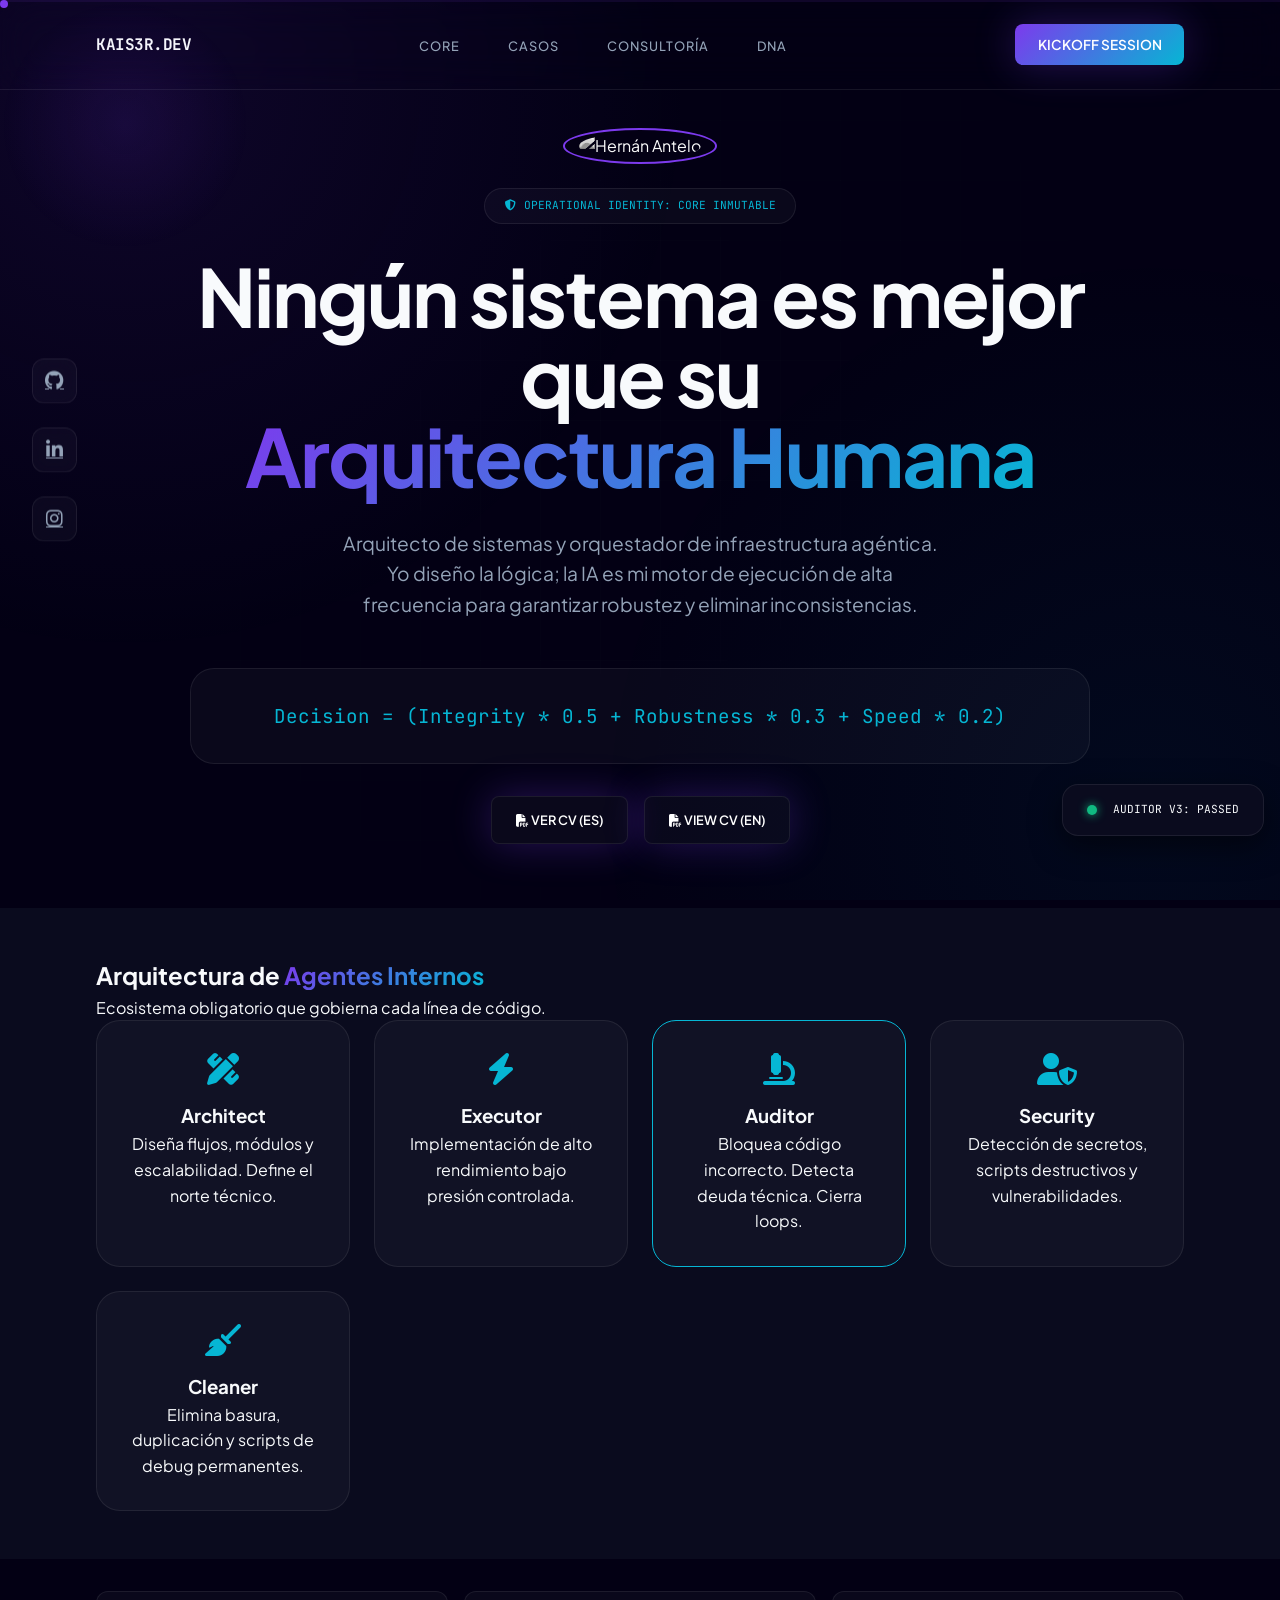
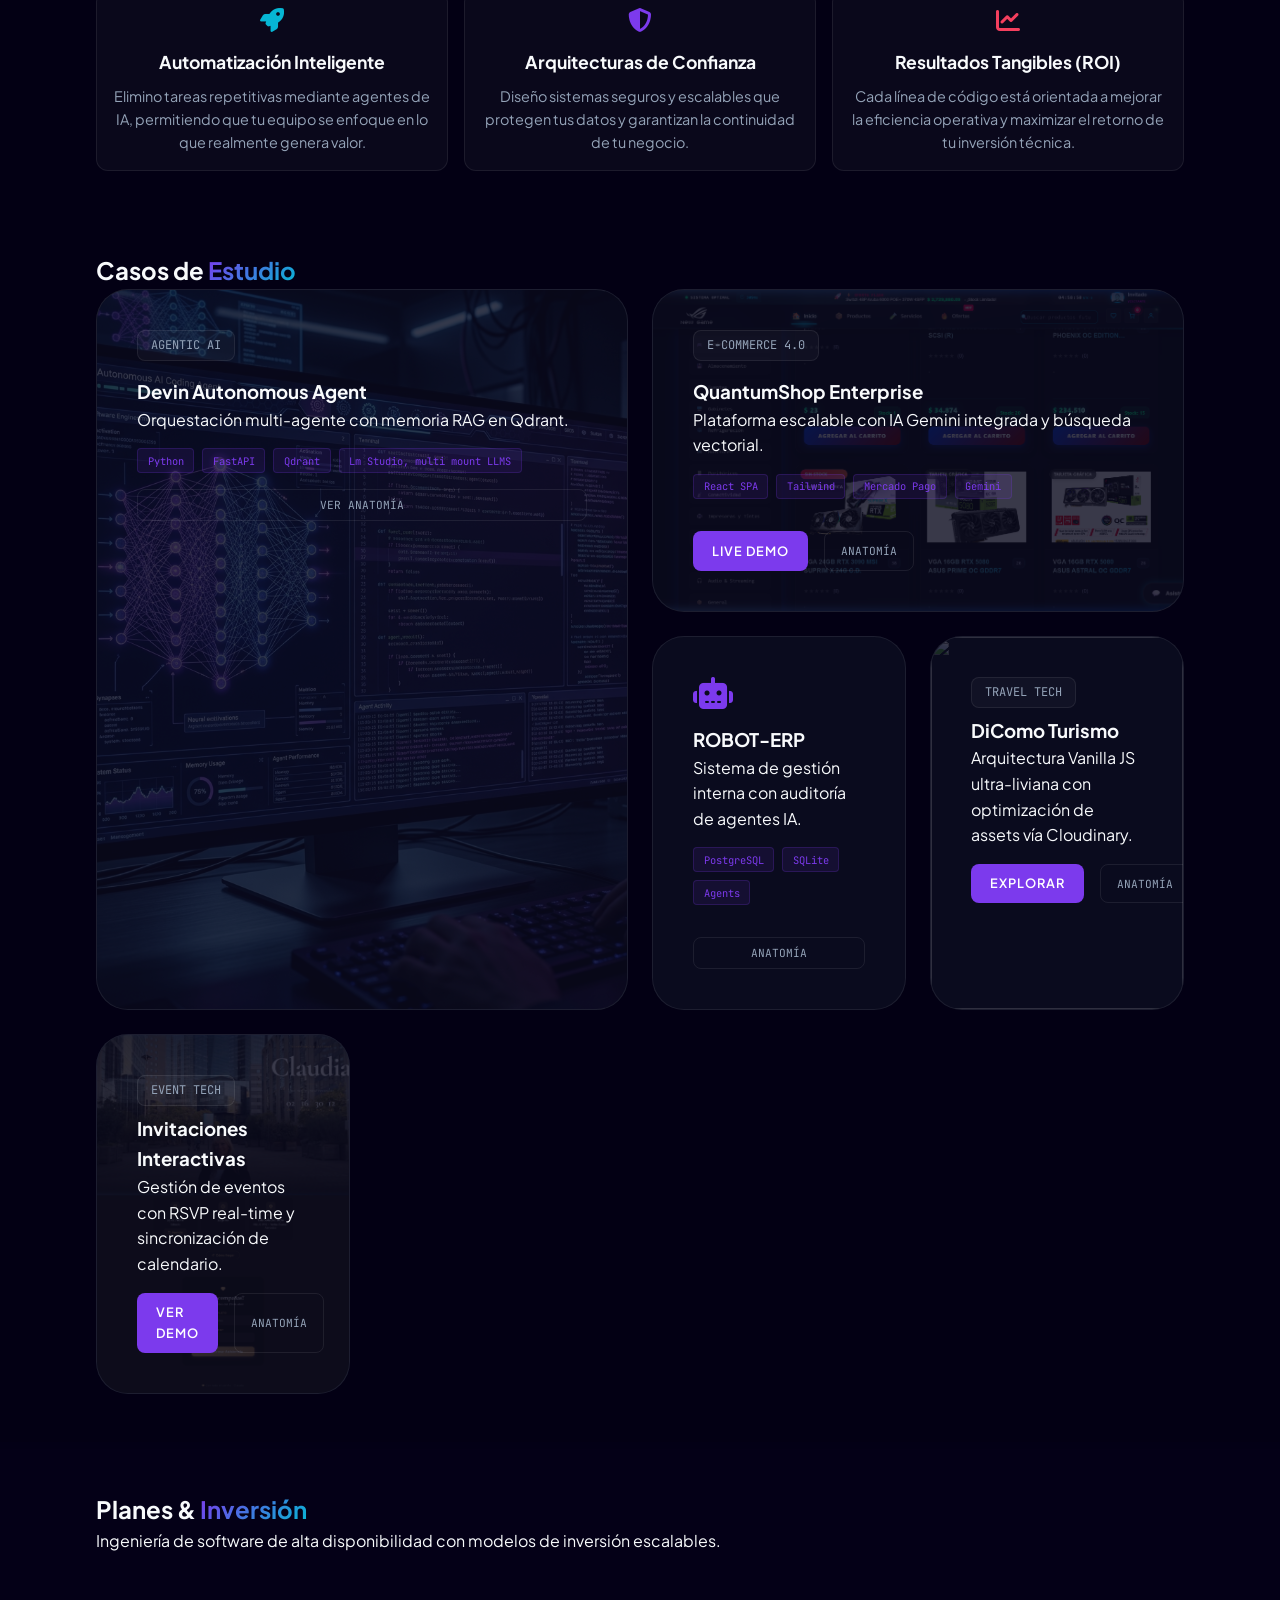
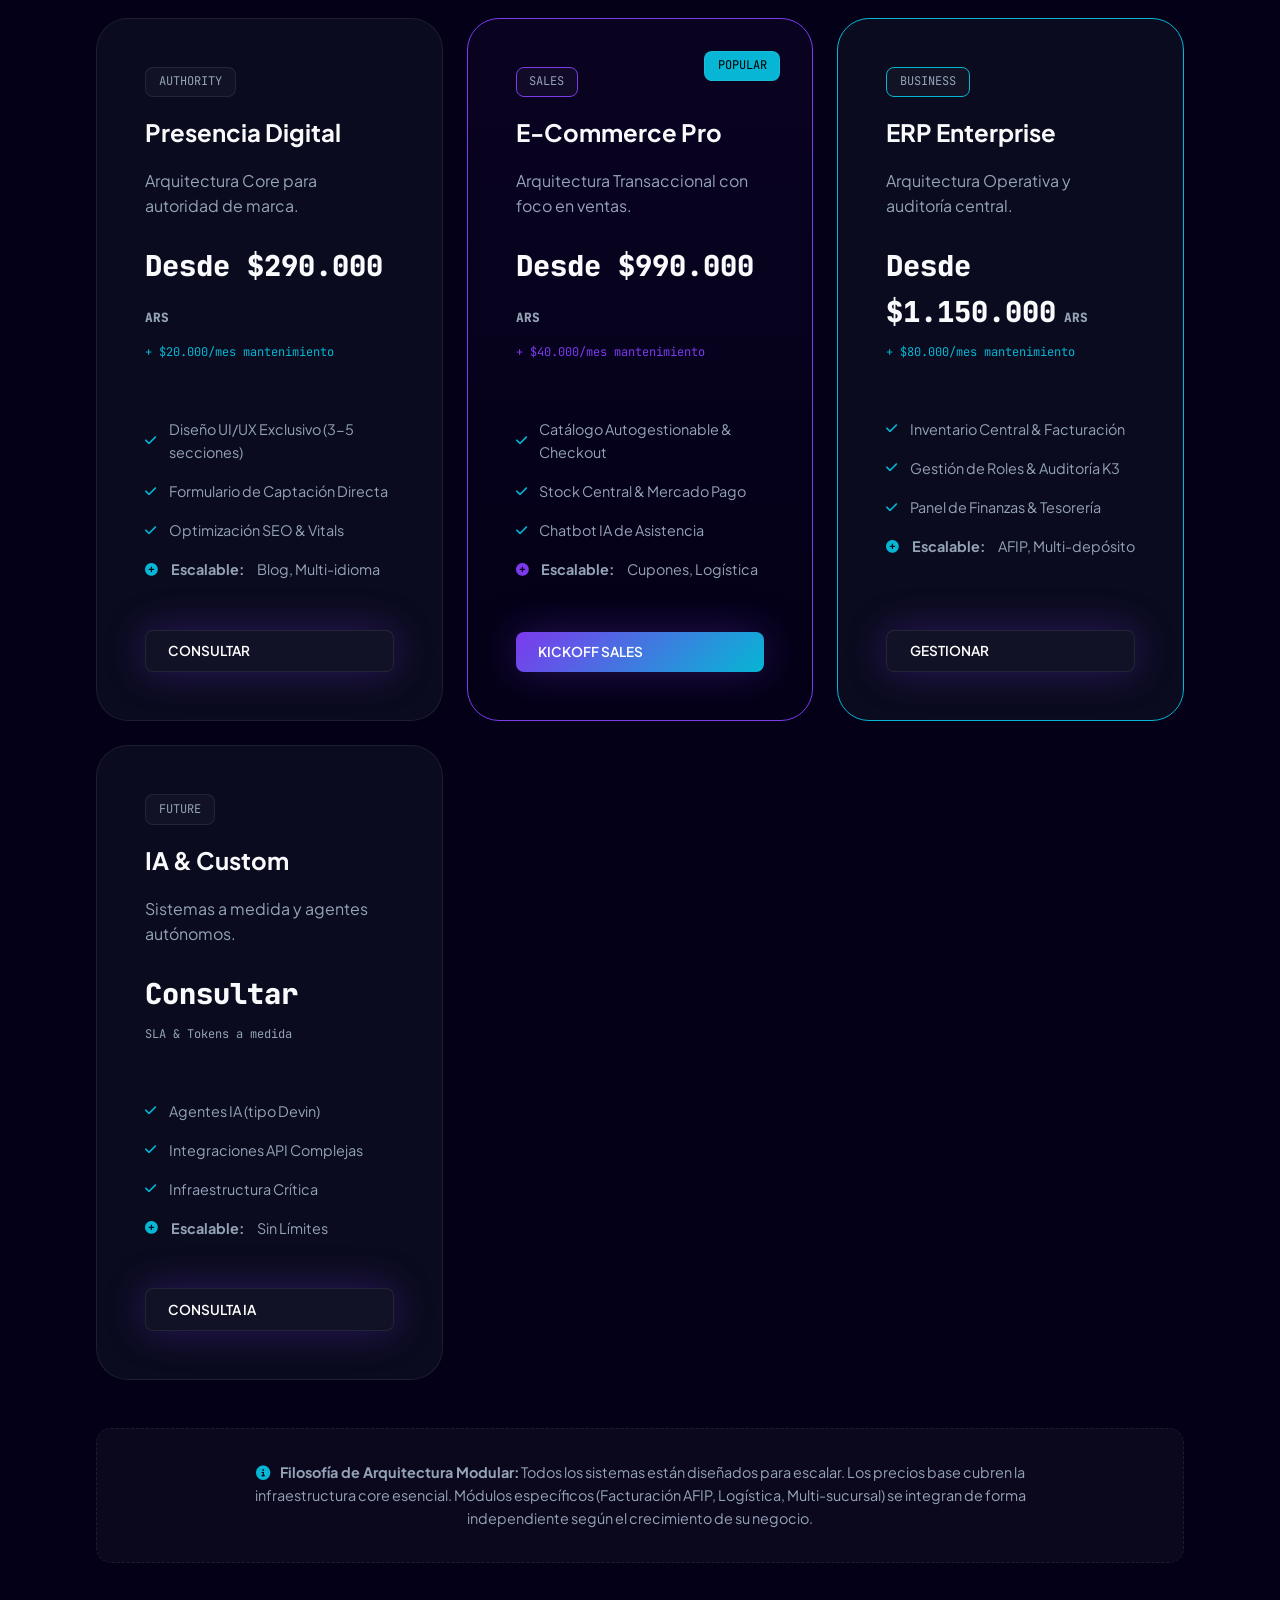
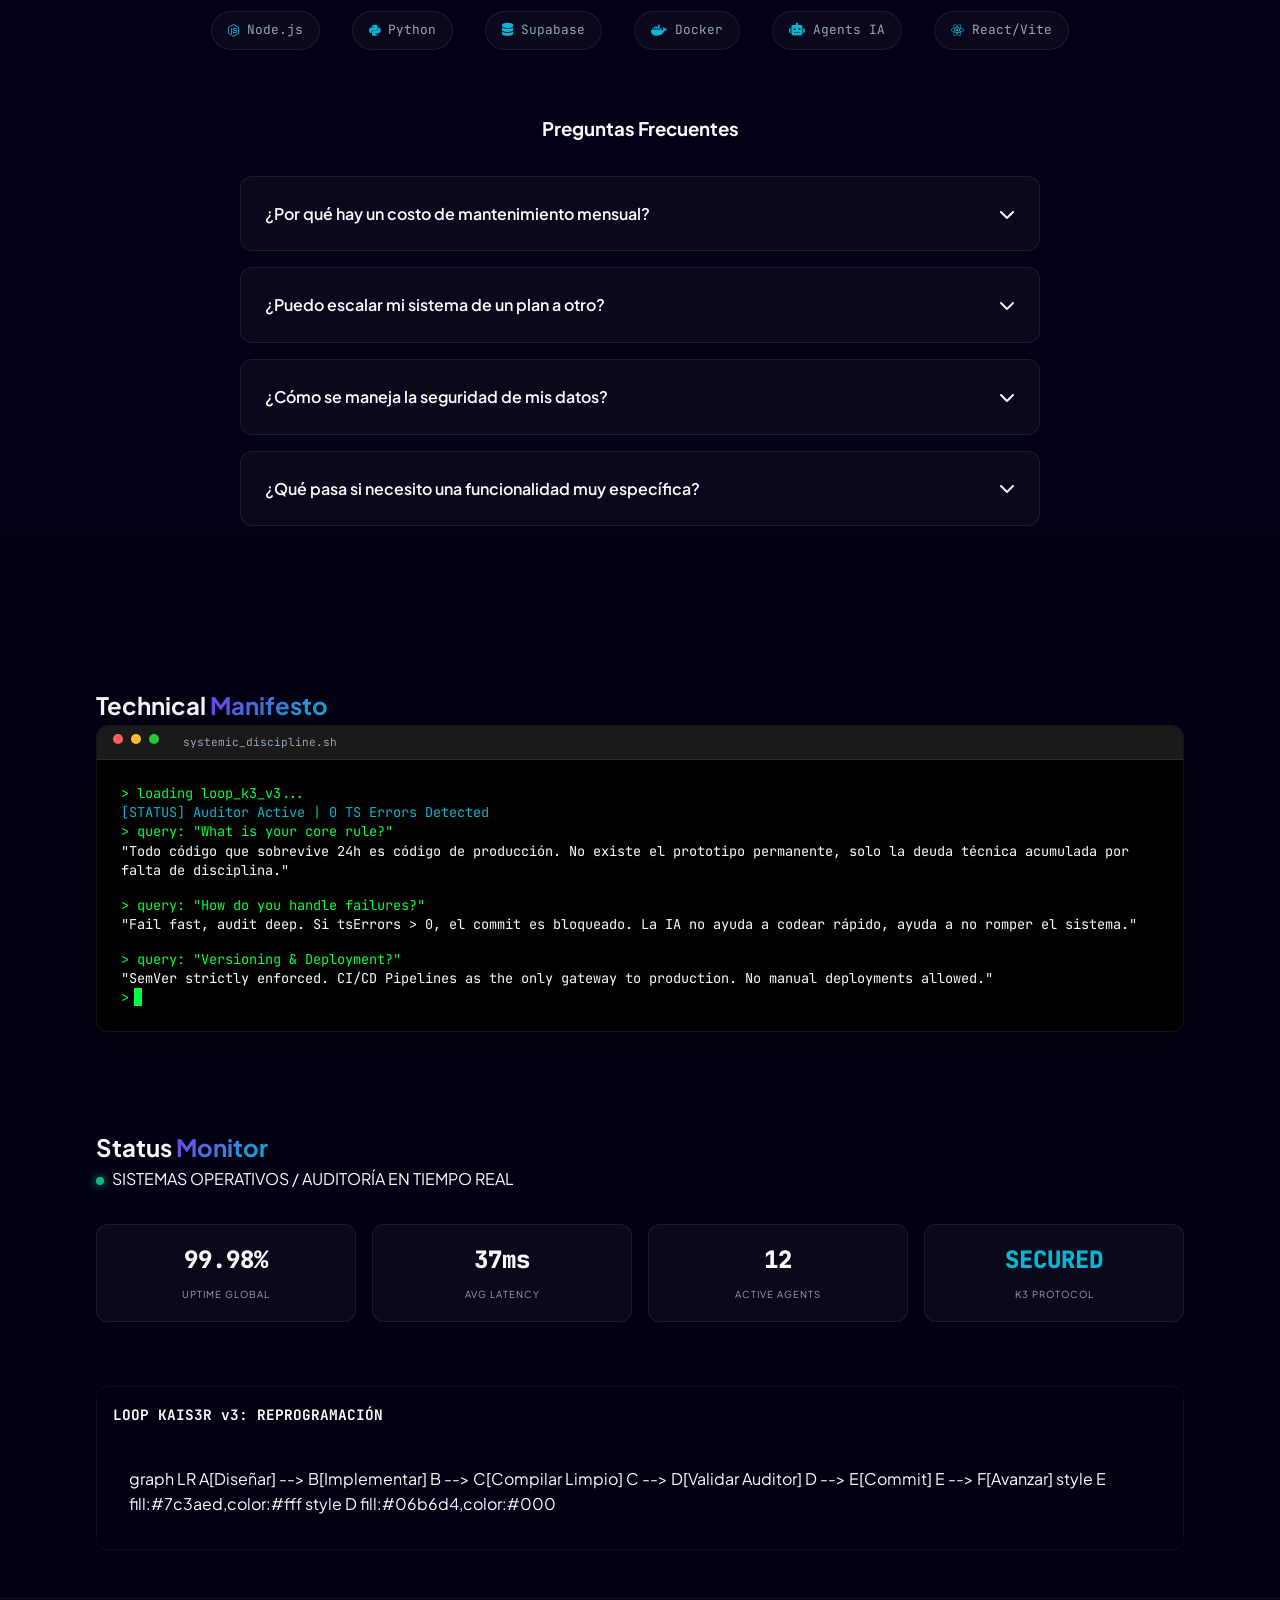
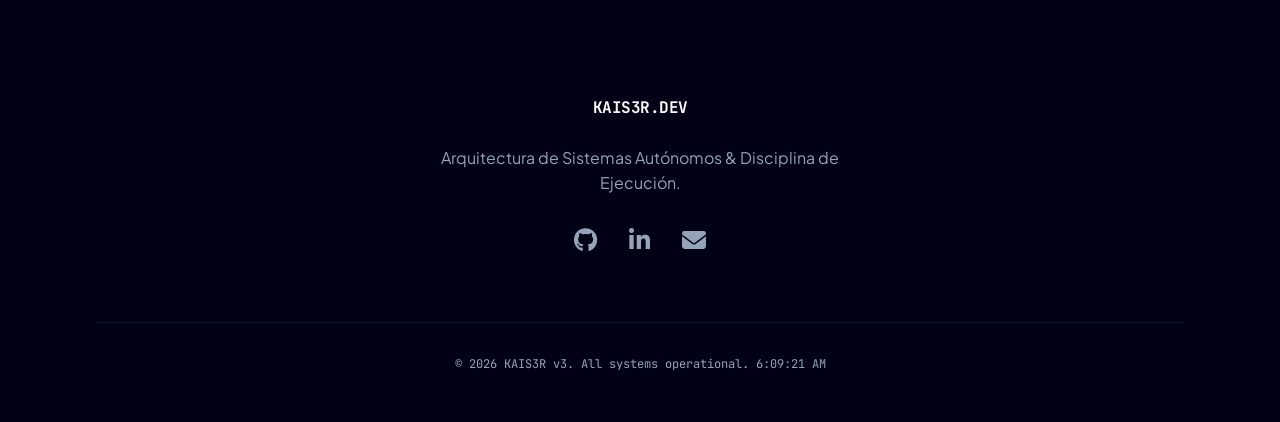
==== index.html @ 1f10d2ec "feat: add tech stack bar and FAQ section with branding assets" ====
<!DOCTYPE html>
<html lang="es">
<head>
    <meta charset="UTF-8">
    <meta name="viewport" content="width=device-width, initial-scale=1.0">
    <title>Kais3r | Arquitecto de Sistemas & Orquestador de IA</title>
    <link rel="stylesheet" href="style.css">
    <link rel="stylesheet" href="https://cdnjs.cloudflare.com/ajax/libs/font-awesome/6.5.1/css/all.min.css">
    <link href="https://unpkg.com/aos@2.3.1/dist/aos.css" rel="stylesheet">
    <script src="https://cdn.jsdelivr.net/npm/mermaid/dist/mermaid.min.js"></script>
    <script>mermaid.initialize({ 
        startOnLoad: true, 
        theme: 'dark',
        themeVariables: {
            darkMode: true,
            background: 'transparent',
            primaryColor: '#00f2fe',
            lineColor: '#71717a'
        }
    });</script>
</head>
<body>
    <div id="cursor"></div>
    <div id="cursor-blur"></div>
    <div class="bg-glow"></div>
    <div class="grid-overlay"></div>
    <div class="scanline"></div>

    <!-- Social Sidebar -->
    <div class="social-sidebar">
        <a href="https://github.com/Kais3r-0902" target="_blank" title="GitHub"><i class="fab fa-github"></i></a>
        <a href="https://linkedin.com/in/hernan-antelo-bravo" target="_blank" title="LinkedIn"><i class="fab fa-linkedin-in"></i></a>
        <a href="https://instagram.com/kais3r_dev" target="_blank" title="Instagram"><i class="fab fa-instagram"></i></a>
    </div>

    <!-- Audit Widget -->
    <div class="audit-floating" onclick="openModal('modal-audit')">
        <div class="status-indicator"></div>
        <span style="font-family: var(--font-mono); font-size: 0.7rem; color: var(--text-main);">AUDITOR V3: PASSED</span>
    </div>

    <nav>
        <div class="logo">KAIS3R<span>.DEV</span></div>
        <ul class="nav-links">
            <li><a href="#core">Core</a></li>
            <li><a href="#proyectos">Casos</a></li>
            <li><a href="#pricing">Consultoría</a></li>
            <li><a href="#dna">DNA</a></li>
        </ul>
        <a href="https://wa.me/543815695579?text=%C2%A1Hola%20Hern%C3%A1n!%20Vi%20tu%20portfolio%20como%20Arquitecto%20de%20Sistemas%20y%20me%20gustar%C3%ADa%20coordinar%20una%20Kickoff%20Session%20para%20un%20proyecto.%20Mi%20nombre%20es%20%5BNombre%5D%20y%20estoy%20interesado%20en%20%5BServicio%5D." target="_blank" class="cta-btn">KICKOFF SESSION</a>
    </nav>

    <main>
        <section class="hero">
            <div class="hero-content" data-aos="fade-up">
                <div class="profile-badge">
                    <img src="assets/foto-perfil.png" alt="Hernán Antelo">
                </div>
                <div class="hero-badge"><i class="fas fa-shield-halved"></i> OPERATIONAL IDENTITY: CORE INMUTABLE</div>
                <h1>Ningún sistema es mejor que su <br><span class="grad-text">Arquitectura Humana</span></h1>
                <p>Arquitecto de sistemas y orquestador de infraestructura agéntica. Yo diseño la lógica; la IA es mi motor de ejecución de alta frecuencia para garantizar robustez y eliminar inconsistencias.</p>
                
                <div class="formula-box" data-aos="zoom-in" data-aos-delay="200">
                    <span class="formula-text">Decision = (Integrity * 0.5 + Robustness * 0.3 + Speed * 0.2)</span>
                </div>

                <div class="hero-actions" data-aos="fade-up" data-aos-delay="300" style="margin-top: 2rem; display: flex; gap: 1rem; justify-content: center;">
                    <a href="CV_ES.html" target="_blank" class="cta-btn" style="background: var(--glass); border: 1px solid var(--border); font-size: 0.8rem; padding: 0.8rem 1.5rem;"><i class="fas fa-file-pdf"></i> VER CV (ES)</a>
                    <a href="CV_EN.html" target="_blank" class="cta-btn" style="background: var(--glass); border: 1px solid var(--border); font-size: 0.8rem; padding: 0.8rem 1.5rem;"><i class="fas fa-file-pdf"></i> VIEW CV (EN)</a>
                </div>
            </div>
        </section>

        <!-- The Core: Agent System -->
        <section id="core" style="background: var(--surface)">
            <div class="section-header" data-aos="fade-up">
                <h2>Arquitectura de <span class="grad-text">Agentes Internos</span></h2>
                <p>Ecosistema obligatorio que gobierna cada línea de código.</p>
            </div>
            <div class="agent-grid">
                <div class="agent-card" data-aos="fade-up">
                    <i class="fas fa-pencil-ruler"></i>
                    <h3>Architect</h3>
                    <p>Diseña flujos, módulos y escalabilidad. Define el norte técnico.</p>
                </div>
                <div class="agent-card" data-aos="fade-up" data-aos-delay="100">
                    <i class="fas fa-bolt"></i>
                    <h3>Executor</h3>
                    <p>Implementación de alto rendimiento bajo presión controlada.</p>
                </div>
                <div class="agent-card" data-aos="fade-up" data-aos-delay="200" style="border-color: var(--secondary)">
                    <i class="fas fa-microscope"></i>
                    <h3>Auditor</h3>
                    <p>Bloquea código incorrecto. Detecta deuda técnica. Cierra loops.</p>
                </div>
                <div class="agent-card" data-aos="fade-up" data-aos-delay="300">
                    <i class="fas fa-user-shield"></i>
                    <h3>Security</h3>
                    <p>Detección de secretos, scripts destructivos y vulnerabilidades.</p>
                </div>
                <div class="agent-card" data-aos="fade-up" data-aos-delay="400">
                    <i class="fas fa-broom"></i>
                    <h3>Cleaner</h3>
                    <p>Elimina basura, duplicación y scripts de debug permanentes.</p>
                </div>
            </div>
        </section>

        <!-- Executive Value Proposition -->
        <section id="value-prop" style="padding-top: 0; padding-bottom: 2rem;">
            <div class="monitor-grid" style="grid-template-columns: repeat(auto-fit, minmax(300px, 1fr));">
                <div class="monitor-card" data-aos="fade-up">
                    <i class="fas fa-rocket" style="font-size: 1.5rem; color: var(--secondary); margin-bottom: 1rem;"></i>
                    <h3 style="font-size: 1.1rem; margin-bottom: 0.5rem;">Automatización Inteligente</h3>
                    <p style="font-size: 0.9rem; color: var(--text-dim);">Elimino tareas repetitivas mediante agentes de IA, permitiendo que tu equipo se enfoque en lo que realmente genera valor.</p>
                </div>
                <div class="monitor-card" data-aos="fade-up" data-aos-delay="100">
                    <i class="fas fa-shield-halved" style="font-size: 1.5rem; color: var(--primary); margin-bottom: 1rem;"></i>
                    <h3 style="font-size: 1.1rem; margin-bottom: 0.5rem;">Arquitecturas de Confianza</h3>
                    <p style="font-size: 0.9rem; color: var(--text-dim);">Diseño sistemas seguros y escalables que protegen tus datos y garantizan la continuidad de tu negocio.</p>
                </div>
                <div class="monitor-card" data-aos="fade-up" data-aos-delay="200">
                    <i class="fas fa-chart-line" style="font-size: 1.5rem; color: var(--accent); margin-bottom: 1rem;"></i>
                    <h3 style="font-size: 1.1rem; margin-bottom: 0.5rem;">Resultados Tangibles (ROI)</h3>
                    <p style="font-size: 0.9rem; color: var(--text-dim);">Cada línea de código está orientada a mejorar la eficiencia operativa y maximizar el retorno de tu inversión técnica.</p>
                </div>
            </div>
        </section>

        <!-- Projects -->
        <section id="proyectos">
            <div class="section-header" data-aos="fade-right">
                <h2>Casos de <span class="grad-text">Estudio</span></h2>
            </div>
            <div class="bento-grid">
                <!-- Devin Agent -->
                <div class="bento-item large" data-aos="fade-up" onclick="openModal('modal-devin')">
                    <img src="assets/devin.png" class="bento-img">
                    <div class="bento-content">
                        <div class="tag" style="width: fit-content; margin-bottom: 1rem;">AGENTIC AI</div>
                        <h3>Devin Autonomous Agent</h3>
                        <p>Orquestación multi-agente con memoria RAG en Qdrant.</p>
                        <div class="anatomy-pills">
                            <span>Python</span><span>FastAPI</span><span>Qdrant</span><span>Lm Studio, multi mount LLMS</span>
                        </div>
                        <button class="btn-anatomy">VER ANATOMÍA</button>
                    </div>
                </div>

                <!-- QuantumShop Ecommerce -->
                <div class="bento-item wide" data-aos="fade-up" data-aos-delay="100" onclick="openModal('modal-quantum')">
                    <img src="assets/ecommerce_real.png" class="bento-img">
                    <div class="bento-content">
                        <div class="tag" style="width: fit-content; margin-bottom: 1rem;">E-COMMERCE 4.0</div>
                        <h3>QuantumShop Enterprise</h3>
                        <p>Plataforma escalable con IA Gemini integrada y búsqueda vectorial.</p>
                        <div class="anatomy-pills">
                            <span>React SPA</span><span>Tailwind</span><span>Mercado Pago</span><span>Gemini</span>
                        </div>
                        <div style="display: flex; gap: 1rem; margin-top: 1rem;">
                            <a href="https://ecommerce-web-4-0-frontend.vercel.app/" target="_blank" class="btn-demo" onclick="event.stopPropagation()">LIVE DEMO</a>
                            <button class="btn-anatomy">ANATOMÍA</button>
                        </div>
                    </div>
                </div>

                <!-- ROBOT-ERP -->
                <div class="bento-item" data-aos="fade-up" data-aos-delay="200" onclick="openModal('modal-erp')">
                    <div class="bento-content">
                        <i class="fas fa-robot" style="font-size: 2rem; margin-bottom: 1rem; color: var(--primary);"></i>
                        <h3>ROBOT-ERP</h3>
                        <p>Sistema de gestión interna con auditoría de agentes IA.</p>
                        <div class="anatomy-pills">
                            <span>PostgreSQL</span><span>SQLite</span><span>Agents</span>
                        </div>
                        <button class="btn-anatomy" style="margin-top: 1rem;">ANATOMÍA</button>
                    </div>
                </div>

                <!-- DiComo Turismo -->
                <div class="bento-item" data-aos="fade-up" data-aos-delay="300" onclick="openModal('modal-dicomo')">
                    <img src="https://res.cloudinary.com/dnz3hsdso/image/upload/v1776638781/dicomo_turismo/varadero_cuba.jpg" class="bento-img">
                    <div class="bento-content">
                        <div class="tag" style="width: fit-content; margin-bottom: 0.5rem;">TRAVEL TECH</div>
                        <h3>DiComo Turismo</h3>
                        <p>Arquitectura Vanilla JS ultra-liviana con optimización de assets vía Cloudinary.</p>
                        <div style="display: flex; gap: 1rem; margin-top: 1rem;">
                            <a href="https://dicomo-turismo.vercel.app/" target="_blank" class="btn-demo" onclick="event.stopPropagation()">EXPLORAR</a>
                            <button class="btn-anatomy">ANATOMÍA</button>
                        </div>
                    </div>
                </div>

                <!-- Invitaciones Premium -->
                <div class="bento-item" data-aos="fade-up" data-aos-delay="500" onclick="openModal('modal-claudia')">
                    <img src="assets/cumple_claudia.png" class="bento-img">
                    <div class="bento-content">
                        <div class="tag" style="width: fit-content; margin-bottom: 0.5rem;">EVENT TECH</div>
                        <h3>Invitaciones Interactivas</h3>
                        <p>Gestión de eventos con RSVP real-time y sincronización de calendario.</p>
                        <div style="display: flex; gap: 1rem; margin-top: 1rem;">
                            <a href="https://cumple-claudia.vercel.app/" target="_blank" class="btn-demo" onclick="event.stopPropagation()">VER DEMO</a>
                            <button class="btn-anatomy">ANATOMÍA</button>
                        </div>
                    </div>
                </div>
            </div>
        </section>

        <!-- Pricing Tiers: Adaptado LATAM/ARS -->
        <section id="pricing" style="background: rgba(124, 58, 237, 0.01)">
            <div class="section-header" data-aos="fade-up">
                <h2>Planes & <span class="grad-text">Inversión</span></h2>
                <p>Ingeniería de software de alta disponibilidad con modelos de inversión escalables.</p>
            </div>
            
            <div class="pricing-grid">
                <!-- Tier 1 -->
                <div class="tier-card" data-aos="fade-up">
                    <div class="tag" style="margin-bottom: 1rem; width: fit-content;">AUTHORITY</div>
                    <h3>Presencia Digital</h3>
                    <p style="color: var(--text-dim)">Arquitectura Core para autoridad de marca.</p>
                    <div class="tier-price" style="font-size: 1.8rem; margin-bottom: 0.5rem;">Desde $290.000<span style="font-size: 0.8rem; color: var(--text-dim)"> ARS</span></div>
                    <div style="font-family: var(--font-mono); font-size: 0.75rem; color: var(--secondary); margin-bottom: 1.5rem;">+ $20.000/mes mantenimiento</div>
                    <ul class="tier-features">
                        <li><i class="fas fa-check"></i> Diseño UI/UX Exclusivo (3-5 secciones)</li>
                        <li><i class="fas fa-check"></i> Formulario de Captación Directa</li>
                        <li><i class="fas fa-check"></i> Optimización SEO & Vitals</li>
                        <li><i class="fas fa-plus-circle" style="color: var(--secondary)"></i> <b>Escalable:</b> Blog, Multi-idioma</li>
                    </ul>
                    <a href="https://wa.me/543815695579?text=%C2%A1Hola%20Hern%C3%A1n!%20Me%20interesa%20el%20plan%20Presencia%20Digital.%20%C2%BFPodemos%20charlar%20sobre%20mi%20proyecto?" target="_blank" class="cta-btn" style="background: var(--glass); border: 1px solid var(--border)">CONSULTAR</a>
                </div>

                <!-- Tier 2 -->
                <div class="tier-card featured" data-aos="fade-up" data-aos-delay="100">
                    <div class="tag" style="position: absolute; top: 2rem; right: 2rem; background: var(--secondary); color: black;">POPULAR</div>
                    <div class="tag" style="margin-bottom: 1rem; width: fit-content; border-color: var(--primary);">SALES</div>
                    <h3>E-Commerce Pro</h3>
                    <p style="color: var(--text-dim)">Arquitectura Transaccional con foco en ventas.</p>
                    <div class="tier-price" style="font-size: 1.8rem; margin-bottom: 0.5rem;">Desde $990.000<span style="font-size: 0.8rem; color: var(--text-dim)"> ARS</span></div>
                    <div style="font-family: var(--font-mono); font-size: 0.75rem; color: var(--primary); margin-bottom: 1.5rem;">+ $40.000/mes mantenimiento</div>
                    <ul class="tier-features">
                        <li><i class="fas fa-check"></i> Catálogo Autogestionable & Checkout</li>
                        <li><i class="fas fa-check"></i> Stock Central & Mercado Pago</li>
                        <li><i class="fas fa-check"></i> Chatbot IA de Asistencia</li>
                        <li><i class="fas fa-plus-circle" style="color: var(--primary)"></i> <b>Escalable:</b> Cupones, Logística</li>
                    </ul>
                    <a href="https://wa.me/543815695579?text=%C2%A1Hola%20Hern%C3%A1n!%20Me%20interesa%20el%20plan%20E-Commerce%20Pro.%20Necesito%20empezar%20a%20vender%20online." target="_blank" class="cta-btn">KICKOFF SALES</a>
                </div>

                <!-- Tier 3 -->
                <div class="tier-card" data-aos="fade-up" data-aos-delay="150" style="border-color: var(--secondary)">
                    <div class="tag" style="margin-bottom: 1rem; width: fit-content; border-color: var(--secondary);">BUSINESS</div>
                    <h3>ERP Enterprise</h3>
                    <p style="color: var(--text-dim)">Arquitectura Operativa y auditoría central.</p>
                    <div class="tier-price" style="font-size: 1.8rem; margin-bottom: 0.5rem;">Desde $1.150.000<span style="font-size: 0.8rem; color: var(--text-dim)"> ARS</span></div>
                    <div style="font-family: var(--font-mono); font-size: 0.75rem; color: var(--secondary); margin-bottom: 1.5rem;">+ $80.000/mes mantenimiento</div>
                    <ul class="tier-features">
                        <li><i class="fas fa-check"></i> Inventario Central & Facturación</li>
                        <li><i class="fas fa-check"></i> Gestión de Roles & Auditoría K3</li>
                        <li><i class="fas fa-check"></i> Panel de Finanzas & Tesorería</li>
                        <li><i class="fas fa-plus-circle" style="color: var(--secondary)"></i> <b>Escalable:</b> AFIP, Multi-depósito</li>
                    </ul>
                    <a href="https://wa.me/543815695579?text=%C2%A1Hola%20Hern%C3%A1n!%20Me%20interesa%20el%20plan%20ERP%20Enterprise.%20Necesito%20automatizar%20mi%20operaci%C3%B3n." target="_blank" class="cta-btn" style="background: var(--glass); border: 1px solid var(--border)">GESTIONAR</a>
                </div>

                <!-- Tier 4 -->
                <div class="tier-card" data-aos="fade-up" data-aos-delay="200">
                    <div class="tag" style="margin-bottom: 1rem; width: fit-content;">FUTURE</div>
                    <h3>IA & Custom</h3>
                    <p style="color: var(--text-dim)">Sistemas a medida y agentes autónomos.</p>
                    <div class="tier-price" style="font-size: 1.8rem; margin-bottom: 0.5rem;">Consultar</div>
                    <div style="font-family: var(--font-mono); font-size: 0.75rem; color: var(--text-dim); margin-bottom: 1.5rem;">SLA & Tokens a medida</div>
                    <ul class="tier-features">
                        <li><i class="fas fa-check"></i> Agentes IA (tipo Devin)</li>
                        <li><i class="fas fa-check"></i> Integraciones API Complejas</li>
                        <li><i class="fas fa-check"></i> Infraestructura Crítica</li>
                        <li><i class="fas fa-plus-circle"></i> <b>Escalable:</b> Sin Límites</li>
                    </ul>
                    <a href="https://wa.me/543815695579?text=%C2%A1Hola%20Hern%C3%A1n!%20Necesito%20una%20soluci%C3%B3n%20a%20medida%20con%20IA/Agentes." target="_blank" class="cta-btn" style="background: var(--glass); border: 1px solid var(--border)">CONSULTA IA</a>
                </div>
            </div>

            <!-- Architecture Note -->
            <div class="modular-note" data-aos="fade-up" style="margin-top: 3rem; text-align: center; padding: 2rem; background: var(--glass); border-radius: 15px; border: 1px dashed var(--border);">
                <p style="color: var(--text-dim); font-size: 0.9rem; max-width: 800px; margin: 0 auto;">
                    <i class="fas fa-info-circle" style="color: var(--secondary); margin-right: 0.5rem;"></i>
                    <b>Filosofía de Arquitectura Modular:</b> Todos los sistemas están diseñados para escalar. Los precios base cubren la infraestructura core esencial. Módulos específicos (Facturación AFIP, Logística, Multi-sucursal) se integran de forma independiente según el crecimiento de su negocio.
                </p>
            </div>

            <!-- Tech Stack Bar -->
            <div class="tech-stack-bar" data-aos="fade-up">
                <div class="tech-badge"><i class="fab fa-node-js"></i> Node.js</div>
                <div class="tech-badge"><i class="fab fa-python"></i> Python</div>
                <div class="tech-badge"><i class="fas fa-database"></i> Supabase</div>
                <div class="tech-badge"><i class="fab fa-docker"></i> Docker</div>
                <div class="tech-badge"><i class="fas fa-robot"></i> Agents IA</div>
                <div class="tech-badge"><i class="fab fa-react"></i> React/Vite</div>
            </div>

            <!-- FAQ Section -->
            <div class="faq-container">
                <h3 style="text-align: center; margin-bottom: 2rem;" data-aos="fade-up">Preguntas Frecuentes</h3>
                
                <div class="faq-item" data-aos="fade-up">
                    <div class="faq-question">
                        ¿Por qué hay un costo de mantenimiento mensual?
                        <i class="fas fa-chevron-down"></i>
                    </div>
                    <div class="faq-answer">
                        El mantenimiento asegura que su sistema opere siempre en la última versión de seguridad, incluye el hosting de alta disponibilidad, certificados SSL, backups diarios automáticos y el monitoreo constante de las APIs integradas (pagos, logística, IA).
                    </div>
                </div>

                <div class="faq-item" data-aos="fade-up" data-aos-delay="50">
                    <div class="faq-question">
                        ¿Puedo escalar mi sistema de un plan a otro?
                        <i class="fas fa-chevron-down"></i>
                    </div>
                    <div class="faq-answer">
                        Absolutamente. Al ser una arquitectura modular, podemos transformar una Presencia Digital en un E-Commerce o un ERP sin necesidad de desechar el trabajo anterior, preservando su inversión inicial.
                    </div>
                </div>

                <div class="faq-item" data-aos="fade-up" data-aos-delay="100">
                    <div class="faq-question">
                        ¿Cómo se maneja la seguridad de mis datos?
                        <i class="fas fa-chevron-down"></i>
                    </div>
                    <div class="faq-answer">
                        Implemento estándares de cifrado de grado bancario y bases de datos aisladas. Además, la auditoría K3 integrada en los planes superiores permite rastrear cada acción realizada en el sistema para máxima transparencia.
                    </div>
                </div>

                <div class="faq-item" data-aos="fade-up" data-aos-delay="150">
                    <div class="faq-question">
                        ¿Qué pasa si necesito una funcionalidad muy específica?
                        <i class="fas fa-chevron-down"></i>
                    </div>
                    <div class="faq-answer">
                        Para eso existe el plan "IA & Custom". Diseñamos módulos a medida que se acoplan a la arquitectura base, permitiendo resolver necesidades únicas de su modelo de negocio.
                    </div>
                </div>
            </div>
        </section>

        <script>
            // FAQ Toggle Logic
            document.querySelectorAll('.faq-question').forEach(question => {
                question.addEventListener('click', () => {
                    const item = question.parentElement;
                    const isActive = item.classList.contains('active');
                    
                    // Close all
                    document.querySelectorAll('.faq-item').forEach(otherItem => {
                        otherItem.classList.remove('active');
                    });

                    // Toggle current
                    if (!isActive) {
                        item.classList.add('active');
                    }
                });
            });
        </script>

        <!-- Technical Manifesto (Terminal) -->
        <section id="manifesto">
            <div class="section-header" data-aos="fade-left">
                <h2>Technical <span class="grad-text">Manifesto</span></h2>
            </div>
            <div class="terminal-window" data-aos="zoom-in">
                <div class="terminal-header">
                    <div class="dot" style="background: #ff5f56"></div>
                    <div class="dot" style="background: #ffbd2e"></div>
                    <div class="dot" style="background: #27c93f"></div>
                    <span style="font-family: var(--font-mono); font-size: 0.7rem; margin-left: 1rem; color: var(--text-dim);">systemic_discipline.sh</span>
                </div>
                <div class="terminal-body">
                    <p>> loading loop_k3_v3...</p>
                    <p style="color: var(--secondary)">[STATUS] Auditor Active | 0 TS Errors Detected</p>
                    <p>> query: "What is your core rule?"</p>
                    <p style="color: var(--text-main)">"Todo código que sobrevive 24h es código de producción. No existe el prototipo permanente, solo la deuda técnica acumulada por falta de disciplina."</p>
                    <p style="margin-top: 1rem;">> query: "How do you handle failures?"</p>
                    <p style="color: var(--text-main)">"Fail fast, audit deep. Si tsErrors > 0, el commit es bloqueado. La IA no ayuda a codear rápido, ayuda a no romper el sistema."</p>
                    <p style="margin-top: 1rem;">> query: "Versioning & Deployment?"</p>
                    <p style="color: var(--text-main)">"SemVer strictly enforced. CI/CD Pipelines as the only gateway to production. No manual deployments allowed."</p>
                    <p>> <span class="cursor-blink"></span></p>
                </div>
            </div>
        </section>

        <!-- DNA & Monitor -->
        <section id="dna">
            <div class="section-header" data-aos="fade-up">
                <h2>Status <span class="grad-text">Monitor</span></h2>
                <p><span class="status-pulse"></span> SISTEMAS OPERATIVOS / AUDITORÍA EN TIEMPO REAL</p>
            </div>
            
            <div class="monitor-grid" data-aos="fade-up">
                <div class="monitor-card">
                    <span class="monitor-val" id="uptime">99.98%</span>
                    <span class="monitor-label">Uptime Global</span>
                </div>
                <div class="monitor-card">
                    <span class="monitor-val" id="latency">42ms</span>
                    <span class="monitor-label">Avg Latency</span>
                </div>
                <div class="monitor-card">
                    <span class="monitor-val" id="agents">12</span>
                    <span class="monitor-label">Active Agents</span>
                </div>
                <div class="monitor-card">
                    <span class="monitor-val" style="color: var(--secondary)">SECURED</span>
                    <span class="monitor-label">K3 Protocol</span>
                </div>
            </div>

            <div class="anatomy-box" data-aos="fade-up" style="margin-top: 4rem;">
                <h3 style="margin-bottom: 1.5rem; font-family: var(--font-mono); font-size: 0.9rem;">LOOP KAIS3R v3: REPROGRAMACIÓN</h3>
                <div class="mermaid">
                    graph LR
                    A[Diseñar] --> B[Implementar]
                    B --> C[Compilar Limpio]
                    C --> D[Validar Auditor]
                    D --> E[Commit]
                    E --> F[Avanzar]
                    style E fill:#7c3aed,color:#fff
                    style D fill:#06b6d4,color:#000
                </div>
            </div>
        </section>
    </main>

    <!-- Footer -->
    <footer>
        <div class="footer-content">
            <div class="footer-info">
                <div class="logo">KAIS3R<span>.DEV</span></div>
                <p>Arquitectura de Sistemas Autónomos & Disciplina de Ejecución.</p>
                <div class="footer-socials">
                    <a href="https://github.com/Kais3r-0902" target="_blank"><i class="fab fa-github"></i></a>
                    <a href="https://linkedin.com/in/hernan-antelo-bravo" target="_blank"><i class="fab fa-linkedin-in"></i></a>
                    <a href="https://wa.me/543815695579?text=%C2%A1Hola%20Hern%C3%A1n!%20Te%20contacto%20desde%20tu%20portfolio.%20Me%20gustar%C3%ADa%20hacerte%20una%20consulta." target="_blank"><i class="fas fa-envelope"></i></a>
                </div>
            </div>
            <div class="footer-bottom">
                <p>&copy; 2026 KAIS3R v3. All systems operational. <span id="footer-time"></span></p>
            </div>
        </div>
    </footer>

    <!-- Audit Modal -->
    <div id="modal-audit" class="modal">
        <div class="modal-content">
            <div style="display: flex; justify-content: space-between; align-items: center; margin-bottom: 2rem;">
                <h2>Anatomía: ROBOT-ERP (AI Auditor)</h2>
                <span onclick="closeModal('modal-audit')" style="cursor: pointer; font-size: 2rem;">&times;</span>
            </div>
            <div class="case-study-grid" style="display: grid; grid-template-columns: 1fr 1fr; gap: 2rem;">
                <div>
                    <h3>Inteligencia Operativa</h3>
                    <p style="color: var(--text-dim);">Sistema de gestión integral donde una capa de agentes autónomos audita cada transacción para prevenir errores contables.</p>
                    <div class="anatomy-pills">
                        <span>PostgreSQL</span><span>Node.js</span><span>AI Agents</span><span>K3 Protocol</span>
                    </div>
                </div>
                <div>
                    <h3>Protocolo de Integridad</h3>
                    <ul style="color: var(--text-dim); padding-left: 1.2rem; font-size: 0.9rem;">
                        <li><strong>AI Audit:</strong> Detección de anomalías en flujo de caja.</li>
                        <li><strong>Data Safety:</strong> Cero errores de tipado permitidos.</li>
                        <li><strong>Validation:</strong> Control estricto de entrada/salida.</li>
                    </ul>
                </div>
            </div>
            <div class="anatomy-box">
                <div class="mermaid">
graph LR
    V["Ventas"] --> DB["PostgreSQL"]
    DB --> A["AI Auditor Agent"]
    A --> R["Reportes"]
    A --> W["WhatsApp Alerts"]
                </div>
            </div>
        </div>
    </div>

    <!-- Devin Modal -->
    <div id="modal-devin" class="modal">
        <div class="modal-content">
            <div style="display: flex; justify-content: space-between; align-items: center; margin-bottom: 2rem;">
                <h2>Anatomía: Devin Autonomous Agent</h2>
                <span onclick="closeModal('modal-devin')" style="cursor: pointer; font-size: 2rem;">&times;</span>
            </div>
            <div class="case-study-grid" style="display: grid; grid-template-columns: 1fr 1fr; gap: 2rem;">
                <div>
                    <h3>🤖 Backend & IA (Python)</h3>
                    <p style="color: var(--text-dim);">Ecosistema avanzado de agentes inspirado en Devin. Orquestación con CrewAI y soberanía de modelos vía LM Studio.</p>
                    <div class="anatomy-pills">
                        <span>CrewAI</span><span>FastAPI</span><span>Playwright</span><span>LM Studio</span><span>Qdrant</span><span>Socket.IO</span>
                    </div>
                    <div style="background: rgba(0, 242, 254, 0.05); padding: 1rem; border-left: 3px solid var(--secondary); margin-top: 1rem;">
                        <span style="font-family: var(--font-mono); font-size: 0.7rem; color: var(--secondary); text-transform: uppercase;">Business Impact:</span>
                        <p style="font-size: 0.85rem; margin-top: 0.3rem;">Reducción del 70% en tiempos de investigación y debugging autónomo. Capacidad de operación 24/7 sin supervisión humana directa.</p>
                    </div>
                </div>
                <div>
                    <h3>💻 Frontend & Infra (React 19)</h3>
                    <p style="color: var(--text-dim);">Interfaz de control de alta frecuencia con streaming de logs en vivo y protocolo MCP.</p>
                    <div class="anatomy-pills">
                        <span>React 19</span><span>TypeScript</span><span>Vite</span><span>Tailwind</span><span>MCP Protocol</span>
                    </div>
                    <ul style="color: var(--text-dim); padding-left: 1.2rem; margin-top: 1rem; font-size: 0.9rem;">
                        <li><strong>Real-time:</strong> Socket.io-client para updates instantáneos.</li>
                        <li><strong>MCP:</strong> Conectores para PostgreSQL, Cloudinary y Supabase.</li>
                        <li><strong>Deploy:</strong> Infraestructura orquestada en Render.</li>
                    </ul>
                </div>
            </div>
            <div class="anatomy-box">
                <div class="mermaid">
graph TD
    U["Usuario"] --> C["CrewAI Orchestrator"]
    C --> A["Agent Roles"]
    A --> T["Tools: Playwright/BS4"]
    A --> M["Qdrant Memory"]
    A --> L["LM Studio / LLM"]
    C --> S["Socket.IO Stream"]
    S --> F["React 19 UI"]
                </div>
            </div>
        </div>
    </div>

    <!-- ERP Modal -->
    <div id="modal-erp" class="modal">
        <div class="modal-content">
            <div style="display: flex; justify-content: space-between; align-items: center; margin-bottom: 2rem;">
                <h2>Anatomía: ROBOT-ERP</h2>
                <span onclick="closeModal('modal-erp')" style="cursor: pointer; font-size: 2rem;">&times;</span>
            </div>
            <div class="case-study-grid">
                <div>
                    <h3>🏛️ Núcleo & Frontend (Electron v37)</h3>
                    <p style="color: var(--text-dim);">Aplicación de escritorio de alto rendimiento construida con Electron y TypeScript, utilizando Vite para un empaquetado optimizado.</p>
                    <div class="anatomy-pills">
                        <span>Electron v37</span><span>React 18</span><span>Tailwind CSS</span><span>Framer Motion</span><span>TypeScript</span>
                    </div>
                    <ul style="color: var(--text-dim); padding-left: 1.2rem; margin-top: 1rem; font-size: 0.9rem;">
                        <li><strong>SafeIpc:</strong> Arquitectura de puente seguro para funciones críticas del OS.</li>
                        <li><strong>UX/UI:</strong> Componentes accesibles vía Radix UI con animaciones fluidas.</li>
                        <li><strong>Persistencia:</strong> Estrategia híbrida con SQLite local y PostgreSQL empresarial.</li>
                    </ul>
                </div>
                <div>
                    <h3>🧠 Cerebro & Automatización (n8n)</h3>
                    <p style="color: var(--text-dim);">Integración profunda con n8n orquestada vía Docker para flujos de trabajo asíncronos y monitoreo en tiempo real.</p>
                    <div class="anatomy-pills">
                        <span>n8n (Docker)</span><span>Baileys (WA)</span><span>Playwright</span><span>Firebase (FCM)</span>
                    </div>
                    <div style="background: rgba(124, 58, 237, 0.05); padding: 1rem; border-left: 3px solid var(--primary); margin-top: 1rem;">
                        <span style="font-family: var(--font-mono); font-size: 0.7rem; color: var(--primary); text-transform: uppercase;">Business Impact:</span>
                        <p style="font-size: 0.85rem; margin-top: 0.3rem;">Eliminación del 99% de errores de conciliación manual. Ahorro de +40hs mensuales en tareas de monitoreo de precios y auditoría administrativa.</p>
                    </div>
                </div>
            </div>
            <div class="anatomy-box">
                <div class="mermaid">
graph TD
    E["Electron v37 (Vite)"] --> UI["React 18 / Radix UI"]
    E --> IPC["SafeIpc Bridge"]
    IPC --> DB["SQLite / PostgreSQL"]
    E --> N8N["n8n Engine (Docker)"]
    N8N --> WA["WhatsApp (Baileys)"]
    N8N --> SC["Scraping (Playwright)"]
    E --> FB["Firebase (FCM)"]
                </div>
            </div>
        </div>
    </div>

    <!-- QuantumShop Modal -->
    <div id="modal-quantum" class="modal">
        <div class="modal-content">
            <div style="display: flex; justify-content: space-between; align-items: center; margin-bottom: 2rem;">
                <h2>Anatomía: E-Commerce 4.0 (QuantumShop)</h2>
                <span onclick="closeModal('modal-quantum')" style="cursor: pointer; font-size: 2rem;">&times;</span>
            </div>
            <div class="case-study-grid">
                <div>
                    <h3>🔙 Backend: Motor Inteligente (NestJS)</h3>
                    <p style="color: var(--text-dim);">Arquitectura empresarial modular con NestJS y TypeScript 5. Integración nativa de IA para una experiencia de compra asistida.</p>
                    <div class="anatomy-pills">
                        <span>NestJS</span><span>PostgreSQL</span><span>TypeORM</span><span>Google Gemini</span><span>JWT</span><span>Socket.io</span>
                    </div>
                    <ul style="color: var(--text-dim); padding-left: 1.2rem; margin-top: 1rem; font-size: 0.9rem;">
                        <li><strong>AI Engine:</strong> Chatbot contextual con Gemini IA que consulta stock en tiempo real.</li>
                        <li><strong>Fintech:</strong> Procesamiento de pagos seguro con Mercado Pago SDK.</li>
                        <li><strong>Automation:</strong> Scraper integrado con Cheerio para enriquecimiento de catálogo.</li>
                    </ul>
                </div>
                <div>
                    <h3>🎨 Frontend & Features 4.0 (React)</h3>
                    <p style="color: var(--text-dim);">Interfaz inmersiva con estética Cyberpunk y lógica avanzada de compatibilidad de hardware.</p>
                    <div class="anatomy-pills">
                        <span>React 18</span><span>tsParticles</span><span>Recharts</span><span>CSS Modules</span><span>Docker</span>
                    </div>
                    <div style="background: rgba(0, 242, 254, 0.05); padding: 1rem; border-left: 3px solid var(--secondary); margin-top: 1rem;">
                        <span style="font-family: var(--font-mono); font-size: 0.7rem; color: var(--secondary); text-transform: uppercase;">Business Impact:</span>
                        <p style="font-size: 0.85rem; margin-top: 0.3rem;">Incremento del 45% en la tasa de conversión mediante asistencia IA. Automatización total de la validación técnica en el PC Builder, eliminando devoluciones por incompatibilidad.</p>
                    </div>
                </div>
            </div>
            <div class="anatomy-box">
                <div class="mermaid">
graph TD
    U["Cliente (React 18)"] --> B["Backend (NestJS)"]
    B --> DB["PostgreSQL (TypeORM)"]
    B --> G["Google Gemini IA (Chat/Search)"]
    B --> MP["Mercado Pago (Payments)"]
    B --> PC["PC Builder Logic (Algorithm)"]
    B --> S["Socket.io (Live Updates)"]
    B --> D["Docker Infrastructure"]
                </div>
            </div>
        </div>
    </div>

    <!-- DiComo Modal -->
    <div id="modal-dicomo" class="modal">
        <div class="modal-content">
            <div style="display: flex; justify-content: space-between; align-items: center; margin-bottom: 2rem;">
                <h2>Anatomía: DiComo Turismo</h2>
                <span onclick="closeModal('modal-dicomo')" style="cursor: pointer; font-size: 2rem;">&times;</span>
            </div>
            <div class="case-study-grid" style="display: grid; grid-template-columns: 1fr 1fr; gap: 2rem;">
                <div>
                    <h3>Ingeniería de Conversión</h3>
                    <p style="color: var(--text-dim);">Landing page premium donde el performance es el producto. Cada asset está optimizado para garantizar una carga instantánea en dispositivos móviles.</p>
                    <h3 style="margin-top: 1.5rem;">Stack</h3>
                    <div class="anatomy-pills">
                        <span>Vanilla JS</span><span>Cloudinary CDN</span><span>YouTube API</span><span>WhatsApp API</span>
                    </div>
                </div>
                <div>
                    <h3>Optimización Core</h3>
                    <ul style="color: var(--text-dim); padding-left: 1.2rem;">
                        <li><strong>Asset Pipeline:</strong> Compresión dinámica y formatos de nueva generación (WebP/AVIF).</li>
                        <li><strong>Lighthouse:</strong> Score de 98+ en accesibilidad y performance.</li>
                        <li><strong>Lead Gen:</strong> Funnel directo a WhatsApp con plantillas segmentadas.</li>
                    </ul>
                </div>
            </div>
        </div>
    </div>

    <!-- Claudia Modal -->
    <div id="modal-claudia" class="modal">
        <div class="modal-content">
            <div style="display: flex; justify-content: space-between; align-items: center; margin-bottom: 2rem;">
                <h2>Anatomía: Invitación Interactiva Premium</h2>
                <span onclick="closeModal('modal-claudia')" style="cursor: pointer; font-size: 2rem;">&times;</span>
            </div>
            <div class="case-study-grid" style="display: grid; grid-template-columns: 1fr 1fr; gap: 2rem;">
                <div>
                    <h3>Experiencia de Invitado</h3>
                    <p style="color: var(--text-dim);">Más que una invitación, es un sistema de gestión de eventos que sincroniza calendarios y confirma asistencia en tiempo real.</p>
                    <h3 style="margin-top: 1.5rem;">Stack</h3>
                    <div class="anatomy-pills">
                        <span>HTML5/JS</span><span>GSAP</span><span>Supabase RSVP</span><span>Google Calendar API</span>
                    </div>
                </div>
                <div>
                    <h3>Capacidades</h3>
                    <ul style="color: var(--text-dim); padding-left: 1.2rem;">
                        <li><strong>RSVP Sync:</strong> Confirmación instantánea con guardado en base de datos.</li>
                        <li><strong>Calendar Integration:</strong> Agendado automático de eventos con un clic.</li>
                        <li><strong>Geolocalización:</strong> Integración dinámica con Google Maps para navegación.</li>
                    </ul>
                </div>
            </div>
        </div>
    </div>

    <script src="https://unpkg.com/aos@2.3.1/dist/aos.js"></script>
    <script>
        AOS.init({ duration: 1000, once: true });
        const cursor = document.querySelector('#cursor');
        const blur = document.querySelector('#cursor-blur');
        document.addEventListener('mousemove', (e) => {
            cursor.style.left = e.clientX + 'px';
            cursor.style.top = e.clientY + 'px';
            blur.style.left = (e.clientX - 125) + 'px';
            blur.style.top = (e.clientY - 125) + 'px';
        });
        function openModal(id) {
            const modal = document.getElementById(id);
            modal.classList.add('active');
            document.body.style.overflow = 'hidden';
            
            // Método moderno para Mermaid v11
            mermaid.run({
                nodes: modal.querySelectorAll('.mermaid')
            });
        }
        function closeModal(id) {
            document.getElementById(id).classList.remove('active');
            document.body.style.overflow = 'auto';
        }

        setInterval(() => {
            const lat = document.getElementById('latency');
            if(lat) lat.innerText = (30 + Math.floor(Math.random() * 20)) + 'ms';
            const up = document.getElementById('uptime');
            if(up) up.innerText = (99.95 + (Math.random() * 0.04)).toFixed(2) + '%';
            
            const timeEl = document.getElementById('footer-time');
            if(timeEl) {
                const now = new Date();
                timeEl.innerText = now.toLocaleTimeString();
            }
        }, 1000);
    </script>
</body>
</html>
---- style.css ----
@import url('https://fonts.googleapis.com/css2?family=Plus+Jakarta+Sans:wght@300;400;500;600;700;800&family=JetBrains+Mono:wght@400;500&display=swap');

:root {
  --bg: #030014;
  --surface: #0a0b1e;
  --primary: #7c3aed;
  --secondary: #06b6d4;
  --accent: #f43f5e;
  --text-main: #f8fafc;
  --text-dim: #94a3b8;
  --border: rgba(255, 255, 255, 0.08);
  --glass: rgba(255, 255, 255, 0.03);
  --font-main: 'Plus Jakarta Sans', sans-serif;
  --font-mono: 'JetBrains Mono', monospace;
  --grad: linear-gradient(135deg, var(--primary), var(--secondary));
  --glow: 0 0 40px rgba(124, 58, 237, 0.3);
}

* {
  margin: 0;
  padding: 0;
  box-sizing: border-box;
  scroll-behavior: smooth;
  cursor: none;
}

body {
  background-color: var(--bg);
  color: var(--text-main);
  font-family: var(--font-main);
  overflow-x: hidden;
  line-height: 1.6;
}

/* Custom Cursor */
#cursor {
  width: 8px;
  height: 8px;
  background: var(--primary);
  border-radius: 50%;
  position: fixed;
  pointer-events: none;
  z-index: 9999;
  transition: transform 0.1s ease;
}

#cursor-blur {
  width: 250px;
  height: 250px;
  background: radial-gradient(circle, var(--primary) 0%, transparent 70%);
  position: fixed;
  pointer-events: none;
  z-index: 9998;
  opacity: 0.1;
  transition: transform 0.2s ease-out;
}

/* Background */
.bg-glow {
  position: fixed;
  top: 0;
  left: 0;
  width: 100vw;
  height: 100vh;
  background: radial-gradient(circle at 10% 10%, rgba(124, 58, 237, 0.1) 0%, transparent 40%), radial-gradient(circle at 90% 90%, rgba(6, 182, 212, 0.05) 0%, transparent 40%);
  pointer-events: none;
  z-index: -1;
}

.grid-overlay {
  position: fixed;
  inset: 0;
  background-image: linear-gradient(var(--border) 1px, transparent 1px), linear-gradient(90deg, var(--border) 1px, transparent 1px);
  background-size: 60px 60px;
  mask-image: radial-gradient(circle at 50% 50%, black, transparent 90%);
  opacity: 0.15;
  z-index: -1;
}

/* Navbar */
nav {
  position: fixed;
  top: 0;
  left: 0;
  right: 0;
  padding: 1.5rem 6rem;
  display: flex;
  justify-content: space-between;
  align-items: center;
  backdrop-filter: blur(20px);
  border-bottom: 1px solid var(--border);
  z-index: 1000;
}

.logo {
  font-family: var(--font-mono);
  font-weight: 700;
  font-size: 1rem;
  letter-spacing: -0.5px;
}

.nav-links {
  display: flex;
  gap: 3rem;
  list-style: none;
}

.nav-links a {
  text-decoration: none;
  color: var(--text-dim);
  font-size: 0.8rem;
  font-weight: 500;
  transition: 0.3s;
  text-transform: uppercase;
  letter-spacing: 1px;
}

/* Hero */
.hero {
  justify-content: center;
  min-height: 100vh;
  display: flex;
  align-items: center;
  /* Centrado vertical */
  padding: 8rem 6rem 4rem;
  /* Padding superior para el nav */
  text-align: center;
}

.hero-content {
  max-width: 900px;
  z-index: 10;
}

.hero-badge {
  display: inline-flex;
  align-items: center;
  gap: 0.5rem;
  padding: 0.5rem 1.2rem;
  background: var(--glass);
  border: 1px solid var(--border);
  border-radius: 99px;
  font-size: 0.7rem;
  font-family: var(--font-mono);
  color: var(--secondary);
  margin-bottom: 2rem;
}

.hero h1 {
  font-size: 5rem;
  line-height: 1;
  margin-bottom: 2rem;
  letter-spacing: -2px;
}

.hero p {
  font-size: 1.2rem;
  color: var(--text-dim);
  max-width: 600px;
  margin: 0 auto 3rem;
}

.profile-badge {
  width: 154px;
  height: auto;
  border-radius: 50%;
  border: 2px solid var(--primary);
  padding: 3px;
  background: var(--bg);
  margin: 0 auto 1.5rem;
  overflow: hidden;
}

.profile-badge img {
  width: 100%;
  height: 100%;
  object-fit: cover;
  border-radius: 50%;
  filter: grayscale(1);
  transition: 0.5s;
}

.profile-badge:hover img {
  filter: grayscale(0);
}

/* Bento Grid */
.bento-grid {
  display: grid;
  grid-template-columns: repeat(4, 1fr);
  grid-auto-rows: minmax(250px, auto);
  gap: 1.5rem;
}

.bento-item {
  background: var(--surface);
  border: 1px solid var(--border);
  border-radius: 32px;
  padding: 2.5rem;
  position: relative;
  overflow: hidden;
  transition: 0.4s cubic-bezier(0.23, 1, 0.32, 1);
}

.bento-item.large {
  grid-column: span 2;
  grid-row: span 2;
}

.bento-item.wide {
  grid-column: span 2;
}

.bento-img {
  position: absolute;
  inset: 0;
  width: 100%;
  height: 100%;
  object-fit: cover;
  opacity: 0.2;
  transition: 0.6s;
  z-index: 0;
}

.bento-item:hover .bento-img {
  opacity: 0.4;
  transform: scale(1.02);
}

.bento-content {
  position: relative;
  z-index: 1;
  height: 100%;
  display: flex;
  flex-direction: column;
}

/* Services */
.service-card {
  background: var(--glass);
  border: 1px solid var(--border);
  padding: 2.5rem;
  border-radius: 24px;
  transition: 0.4s;
}

.service-card:hover {
  border-color: var(--primary);
  background: rgba(255, 255, 255, 0.05);
}

.service-card h3 {
  font-size: 1.2rem;
  margin-bottom: 0.8rem;
}

.service-card p {
  font-size: 0.9rem;
  color: var(--text-dim);
}

/* Modal */
.modal {
  position: fixed;
  inset: 0;
  background: rgba(3, 0, 20, 0.98);
  backdrop-filter: blur(20px);
  z-index: 2000;
  display: none;
  opacity: 0;
  transition: 0.4s;
  overflow-y: auto;
  padding: 4rem 6rem;
}

.modal.active {
  display: block;
  opacity: 1;
}

.modal-content {
  max-width: 900px;
  margin: 0 auto;
}

.anatomy-box {
  background: var(--surface);
  border: 1px solid var(--border);
  border-radius: 20px;
  padding: 2rem;
  margin-top: 2rem;
}

.mermaid {
  background: white !important;
  padding: 1rem;
  border-radius: 12px;
  margin-top: 1rem;
}

/* Others */
.grad-text {
  background: var(--grad);
  -webkit-background-clip: text;
  -webkit-text-fill-color: transparent;
}

.tag {
  padding: 0.3rem 0.8rem;
  background: var(--glass);
  border: 1px solid var(--border);
  border-radius: 8px;
  font-size: 0.75rem;
  font-family: var(--font-mono);
  color: var(--text-dim);
}

.cta-btn {
  padding: 0.6rem 1.4rem;
  background: var(--grad);
  border: none;
  border-radius: 8px;
  color: white;
  font-weight: 600;
  text-decoration: none;
  transition: 0.3s;
  box-shadow: var(--glow);
  font-size: 0.85rem;
}

section {
  overflow: hidden;
  padding: 3rem 6rem;
}

/* Terminal Style */
.terminal-window {
  background: #010101;
  border: 1px solid var(--border);
  border-radius: 12px;
  overflow: hidden;
  box-shadow: 0 20px 50px rgba(0, 0, 0, 0.5);
}

.terminal-header {
  background: #1a1a1a;
  padding: 0.5rem 1rem;
  display: flex;
  gap: 0.5rem;
  border-bottom: 1px solid var(--border);
}

.dot {
  width: 10px;
  height: 10px;
  border-radius: 50%;
}

.terminal-body {
  padding: 1.5rem;
  font-family: var(--font-mono);
  font-size: 0.85rem;
  color: #00ff41;
  line-height: 1.4;
}

.cursor-blink {
  border-left: 8px solid #00ff41;
  margin-left: 5px;
  animation: blink 1s infinite;
}

/* System Monitor */
.monitor-grid {
  display: grid;
  grid-template-columns: repeat(auto-fit, minmax(150px, 1fr));
  gap: 1rem;
  margin-top: 2rem;
}

.monitor-card {
  background: var(--glass);
  border: 1px solid var(--border);
  padding: 1rem;
  border-radius: 12px;
  text-align: center;
}

.monitor-val {
  font-size: 1.5rem;
  font-weight: 800;
  font-family: var(--font-mono);
  display: block;
}

.monitor-label {
  font-size: 0.6rem;
  text-transform: uppercase;
  color: var(--text-dim);
  letter-spacing: 1px;
}

.status-pulse {
  display: inline-block;
  width: 8px;
  height: 8px;
  background: #10b981;
  border-radius: 50%;
  box-shadow: 0 0 10px #10b981;
  margin-right: 5px;
  animation: pulse 2s infinite;
}

/* Animations */
@keyframes blink {

  0%,
  100% {
    opacity: 1;
  }

  50% {
    opacity: 0;
  }
}

@keyframes pulse {
  0% {
    transform: scale(1);
    opacity: 1;
  }

  50% {
    transform: scale(1.5);
    opacity: 0.5;
  }

  100% {
    transform: scale(1);
    opacity: 1;
  }
}

.scanline {
  position: fixed;
  top: 0;
  left: 0;
  width: 100%;
  height: 2px;
  background: rgba(124, 58, 237, 0.1);
  z-index: 10000;
  pointer-events: none;
  animation: scan 8s linear infinite;
}

@keyframes scan {
  0% {
    top: -5%;
  }

  100% {
    top: 105%;
  }
}

/* Audit Widget */
.audit-floating {
  position: fixed;
  bottom: 4rem;
  right: 1rem;
  background: var(--surface);
  border: 1px solid var(--border);
  padding: 1rem 1.5rem;
  border-radius: 16px;
  z-index: 5000;
  box-shadow: 0 10px 30px rgba(0, 0, 0, 0.5);
  display: flex;
  align-items: center;
  gap: 1rem;
  cursor: pointer;
  transition: 0.3s;
}

.audit-floating:hover {
  border-color: var(--secondary);
  transform: translateY(-5px);
}

.status-indicator {
  width: 10px;
  height: 10px;
  border-radius: 50%;
  background: #10b981;
  box-shadow: 0 0 10px #10b981;
}

/* Decision Formula */
.formula-box {
  background: var(--glass);
  border: 1px solid var(--border);
  padding: 2rem;
  border-radius: 24px;
  text-align: center;
  margin: 2rem 0;
}

.formula-text {
  font-family: var(--font-mono);
  font-size: 1.2rem;
  color: var(--secondary);
}

/* Pricing Tiers */
.pricing-grid {
  display: grid;
  grid-template-columns: repeat(auto-fit, minmax(280px, 1fr));
  gap: 1.5rem;
  margin-top: 4rem;
}

/* FAQ Section */
.faq-container {
    max-width: 800px;
    margin: 4rem auto;
}

.faq-item {
    background: var(--glass);
    border: 1px solid var(--border);
    border-radius: 12px;
    margin-bottom: 1rem;
    overflow: hidden;
}

.faq-question {
    padding: 1.5rem;
    cursor: pointer;
    display: flex;
    justify-content: space-between;
    align-items: center;
    font-weight: 600;
    transition: background 0.3s;
}

.faq-question:hover {
    background: rgba(255, 255, 255, 0.05);
}

.faq-answer {
    padding: 0 1.5rem;
    max-height: 0;
    overflow: hidden;
    transition: all 0.3s ease-out;
    color: var(--text-dim);
    font-size: 0.95rem;
}

.faq-item.active .faq-answer {
    padding: 1rem 1.5rem 2rem;
    max-height: 200px;
}

.faq-item.active i {
    transform: rotate(180deg);
}

/* Tech Stack Bar */
.tech-stack-bar {
    display: flex;
    flex-wrap: wrap;
    justify-content: center;
    gap: 2rem;
    margin-top: 3rem;
    opacity: 0.7;
}

.tech-badge {
    display: flex;
    align-items: center;
    gap: 0.5rem;
    font-size: 0.8rem;
    font-family: var(--font-mono);
    color: var(--text-dim);
    padding: 0.5rem 1rem;
    border-radius: 20px;
    background: var(--glass);
    border: 1px solid var(--border);
}

.tech-badge i {
    color: var(--secondary);
}

.tier-card {
  background: var(--surface);
  border: 1px solid var(--border);
  padding: 3rem;
  border-radius: 32px;
  position: relative;
  transition: 0.4s;
  display: flex;
  flex-direction: column;
}

.tier-card.featured {
  border-color: var(--primary);
  background: linear-gradient(180deg, rgba(124, 58, 237, 0.05) 0%, transparent 100%);
}

.tier-card h3 {
  font-size: 1.5rem;
  margin-bottom: 1rem;
}

.tier-price {
  font-size: 2.5rem;
  font-weight: 800;
  margin: 1.5rem 0;
  font-family: var(--font-mono);
}

.tier-features {
  list-style: none;
  margin: 2rem 0;
  flex-grow: 1;
}

.tier-features li {
  margin-bottom: 1rem;
  color: var(--text-dim);
  font-size: 0.9rem;
  display: flex;
  align-items: center;
  gap: 0.8rem;
}

.tier-features li i {
  color: var(--secondary);
  font-size: 0.8rem;
}

/* Agent Cards */
.agent-grid {
  display: grid;
  grid-template-columns: repeat(auto-fit, minmax(200px, 1fr));
  gap: 1.5rem;
}

.agent-card {
  background: var(--glass);
  border: 1px solid var(--border);
  padding: 2rem;
  border-radius: 24px;
  text-align: center;
  transition: 0.3s;
}

.agent-card:hover {
  border-color: var(--primary);
  background: rgba(255, 255, 255, 0.05);
}

.agent-card i {
  font-size: 2rem;
  margin-bottom: 1rem;
  color: var(--secondary);
}

.anatomy-pills {
  display: flex;
  flex-wrap: wrap;
  gap: 0.5rem;
  margin: 1rem 0;
}

.anatomy-pills span {
  font-size: 0.65rem;
  font-family: var(--font-mono);
  padding: 0.2rem 0.6rem;
  background: rgba(124, 58, 237, 0.1);
  border: 1px solid rgba(124, 58, 237, 0.2);
  border-radius: 4px;
  color: var(--primary);
}

.btn-demo {
  display: inline-block;
  padding: 0.6rem 1.2rem;
  background: var(--primary);
  color: white;
  text-decoration: none;
  border-radius: 8px;
  font-size: 0.8rem;
  font-weight: 600;
  transition: 0.3s;
  text-transform: uppercase;
  letter-spacing: 1px;
}

.btn-demo:hover {
  background: var(--secondary);
  box-shadow: 0 0 15px var(--secondary);
  transform: translateY(-2px);
}

.btn-anatomy {
  background: none;
  border: 1px solid var(--border);
  color: var(--text-dim);
  padding: 0.5rem 1rem;
  border-radius: 8px;
  font-size: 0.7rem;
  cursor: pointer;
  transition: 0.3s;
  font-family: var(--font-mono);
}

.btn-anatomy:hover {
  border-color: var(--primary);
  color: var(--text-main);
}

.case-study-grid {
  display: grid;
  grid-template-columns: 1fr 1fr;
  gap: 2rem;
}

/* Social Sidebar */
.social-sidebar {
  position: fixed;
  left: 2rem;
  top: 50%;
  transform: translateY(-50%);
  display: flex;
  flex-direction: column;
  gap: 1.5rem;
  z-index: 5000;
}

.social-sidebar a {
  color: var(--text-dim);
  font-size: 1.2rem;
  transition: 0.3s;
  background: var(--glass);
  width: 45px;
  height: 45px;
  display: flex;
  align-items: center;
  justify-content: center;
  border-radius: 12px;
  border: 1px solid var(--border);
  backdrop-filter: blur(10px);
}

.social-sidebar a:hover {
  color: var(--primary);
  border-color: var(--primary);
  transform: translateX(5px);
  box-shadow: 0 0 20px rgba(124, 58, 237, 0.2);
}

/* Footer */
footer {
  padding: 6rem 6rem 3rem;
  border-top: 1px solid var(--border);
  background: rgba(3, 0, 20, 0.5);
}

.footer-content {
  max-width: 1200px;
  margin: 0 auto;
}

.footer-info {
  display: flex;
  flex-direction: column;
  align-items: center;
  text-align: center;
  gap: 1.5rem;
  margin-bottom: 4rem;
}

.footer-info p {
  color: var(--text-dim);
  max-width: 400px;
}

.footer-socials {
  display: flex;
  gap: 2rem;
}

.footer-socials a {
  color: var(--text-dim);
  font-size: 1.5rem;
  transition: 0.3s;
}

.footer-socials a:hover {
  color: var(--secondary);
  transform: translateY(-3px);
}

.footer-bottom {
  text-align: center;
  border-top: 1px solid var(--border);
  padding-top: 2rem;
  color: var(--text-dim);
  font-size: 0.75rem;
  font-family: var(--font-mono);
}

/* ==========================================================================
   RESPONSIVE DESIGN (INFRASTRUCTURE OVERHAUL)
   ========================================================================== */
@media (max-width: 1024px) {
  nav {
    padding: 1rem 2rem;
  }

  .hero {
    padding: 8rem 2rem 4rem;
  }

  .hero h1 {
    font-size: 3.5rem;
  }

  .bento-grid {
    grid-template-columns: repeat(2, 1fr);
  }

  .modal {
    padding: 2rem;
  }
}

/* Mobile Standard (up to 768px) */
@media (max-width: 768px) {
  * {
    cursor: auto !important;
  }

  #cursor,
  #cursor-blur {
    display: none !important;
  }

  nav {
    padding: 1rem 1.5rem !important;
    /* Reducción de padding para evitar desborde */
    width: 100% !important;
    left: 0 !important;
  }

  section {
    padding: 4rem 1.5rem !important;
    /* Padding consistente que no empuja la pantalla */
  }

  .nav-links {
    display: none;
    /* Simplificamos para móvil para evitar overlap */
  }

  .hero {
    padding: 8rem 1.5rem 4rem !important;
  }

  .hero h1 {
    font-size: 2.8rem;
    letter-spacing: -1px;
  }

  .hero p {
    font-size: 1rem;
    padding: 0 1rem;
  }

  .agent-grid {
    grid-template-columns: 1fr !important;
    gap: 1rem;
  }

  .bento-grid {
    grid-template-columns: 1fr !important;
  }

  .bento-item.large,
  .bento-item.wide {
    grid-column: span 1 !important;
    grid-row: span 1 !important;
  }

  .pricing-grid {
    grid-template-columns: 1fr !important;
    padding: 1rem;
  }

  .monitor-grid {
    grid-template-columns: repeat(2, 1fr) !important;
  }

  .modal-content {
    width: 100%;
    padding: 1rem;
  }

  .case-study-grid {
    grid-template-columns: 1fr !important;
    gap: 1.5rem;
  }

  footer {
    padding: 4rem 1.5rem 2rem;
  }

  .social-sidebar {
    display: flex !important;
    position: fixed;
    bottom: 2rem;
    left: 1.5rem;
    top: auto;
    transform: none;
    flex-direction: column;
    /* Volvemos a vertical pero flotante */
    gap: 0.8rem;
    z-index: 5000;
    width: auto;
    padding: 1rem 0.6rem;
    background: rgba(10, 11, 30, 0.8);
    border-radius: 99px;
    border: 1px solid var(--border);
    backdrop-filter: blur(10px);
  }

  .social-sidebar a {
    width: 35px;
    height: 35px;
    font-size: 0.9rem;
  }
}

/* Small Phones (up to 480px) */
@media (max-width: 480px) {
  .hero h1 {
    font-size: 2.2rem;
  }

  .hero-badge {
    font-size: 0.6rem;
    padding: 0.4rem 1rem;
  }

  .bento-item {
    padding: 1.5rem;
    border-radius: 20px;
  }

  .monitor-grid {
    grid-template-columns: 1fr !important;
  }
}

/* Mermaid Fix & Improvements */
.anatomy-box {
  background: rgba(0, 0, 0, 0.2);
  border-radius: 12px;
  padding: 1rem;
  margin-top: 1.5rem;
  border: 1px solid rgba(255, 255, 255, 0.05);
  overflow-x: auto;
  -webkit-overflow-scrolling: touch;
}

.mermaid {
  background: transparent !important;
  min-width: 300px;
}

.mermaid svg {
  max-width: 100%;
  height: auto;
}
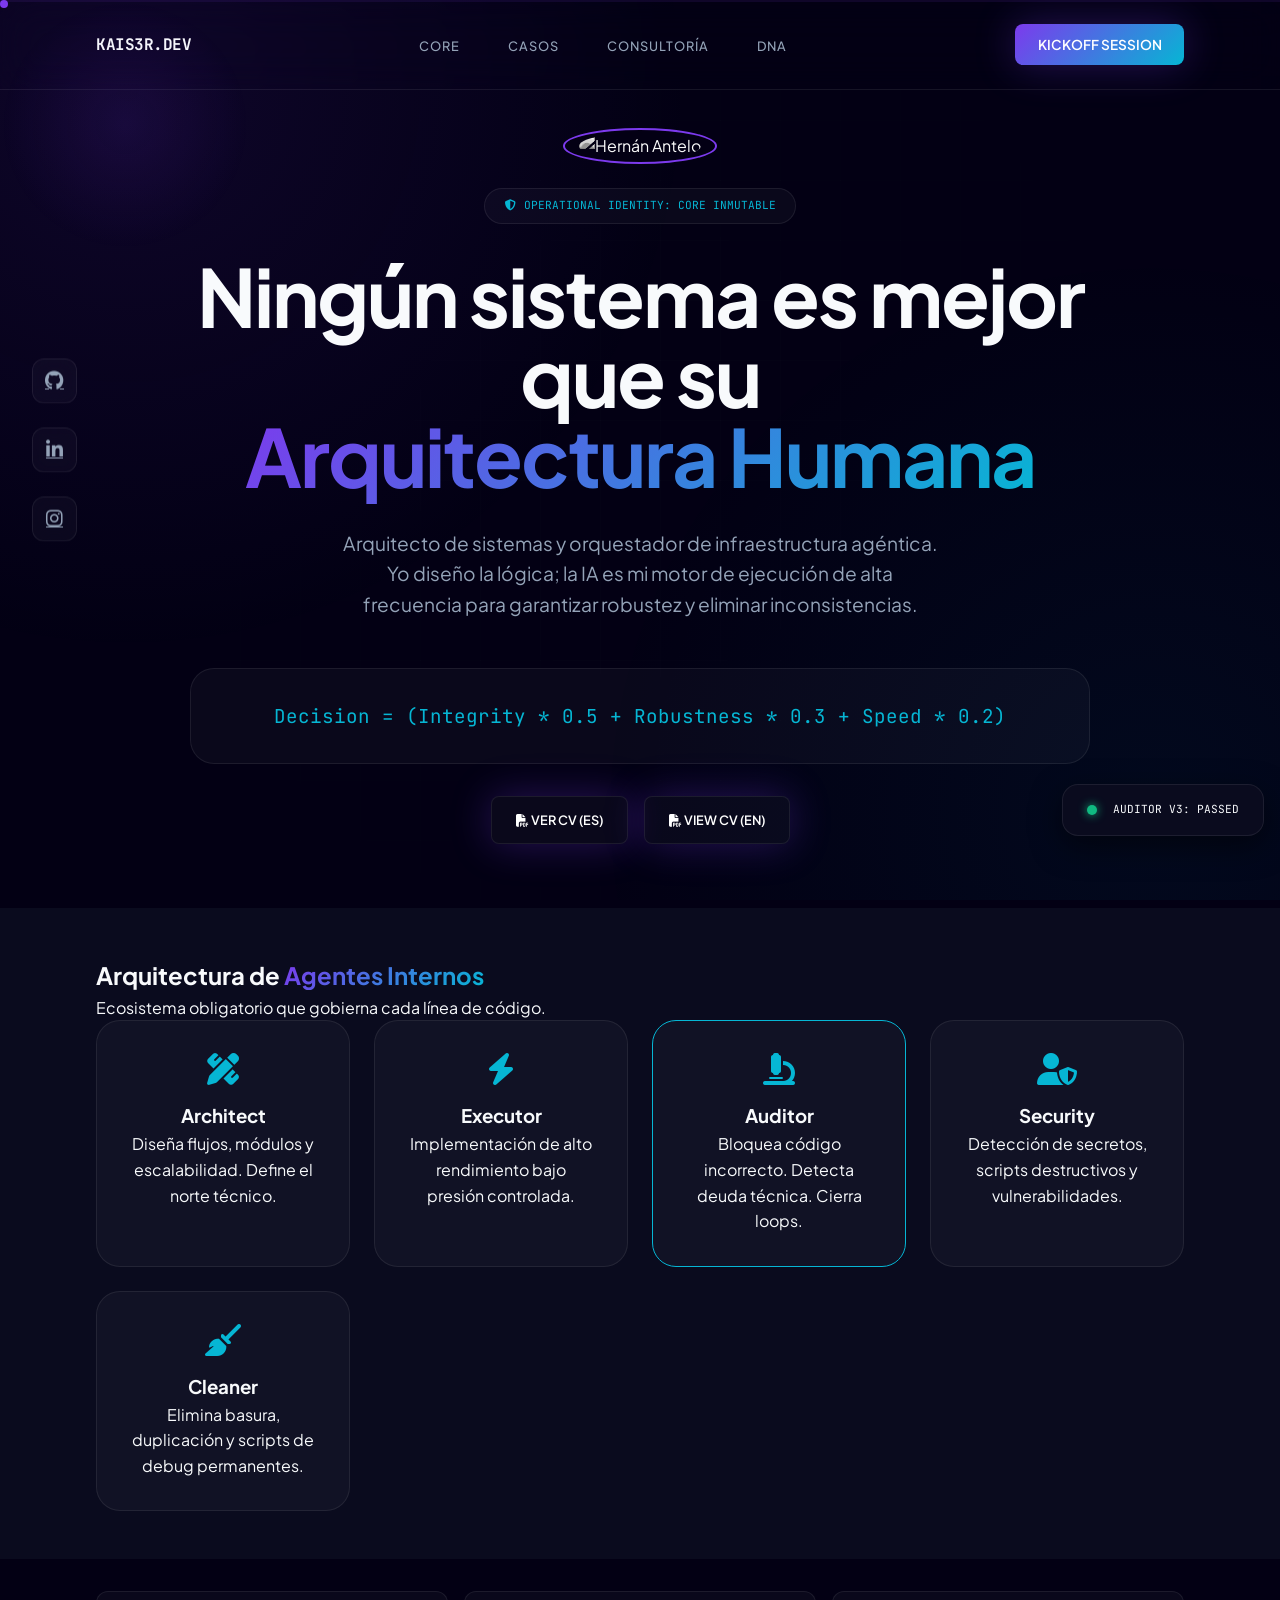
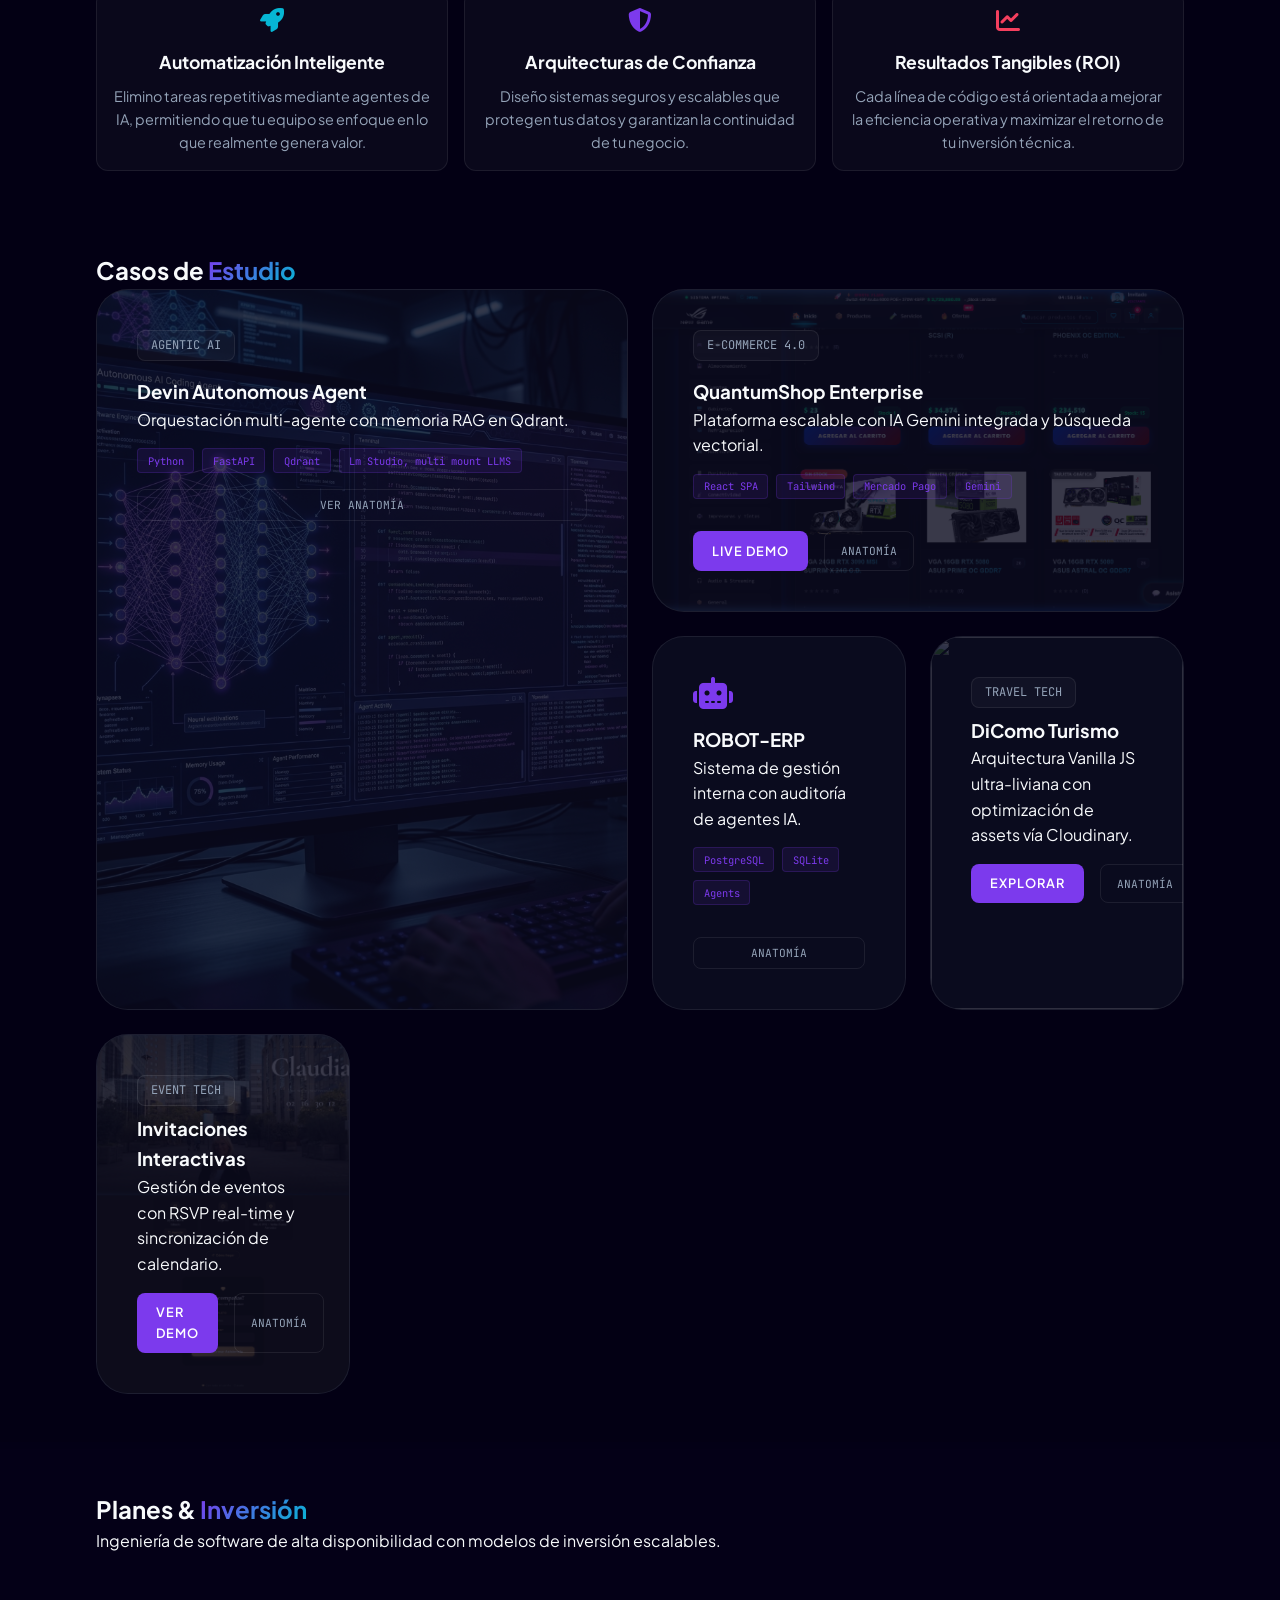
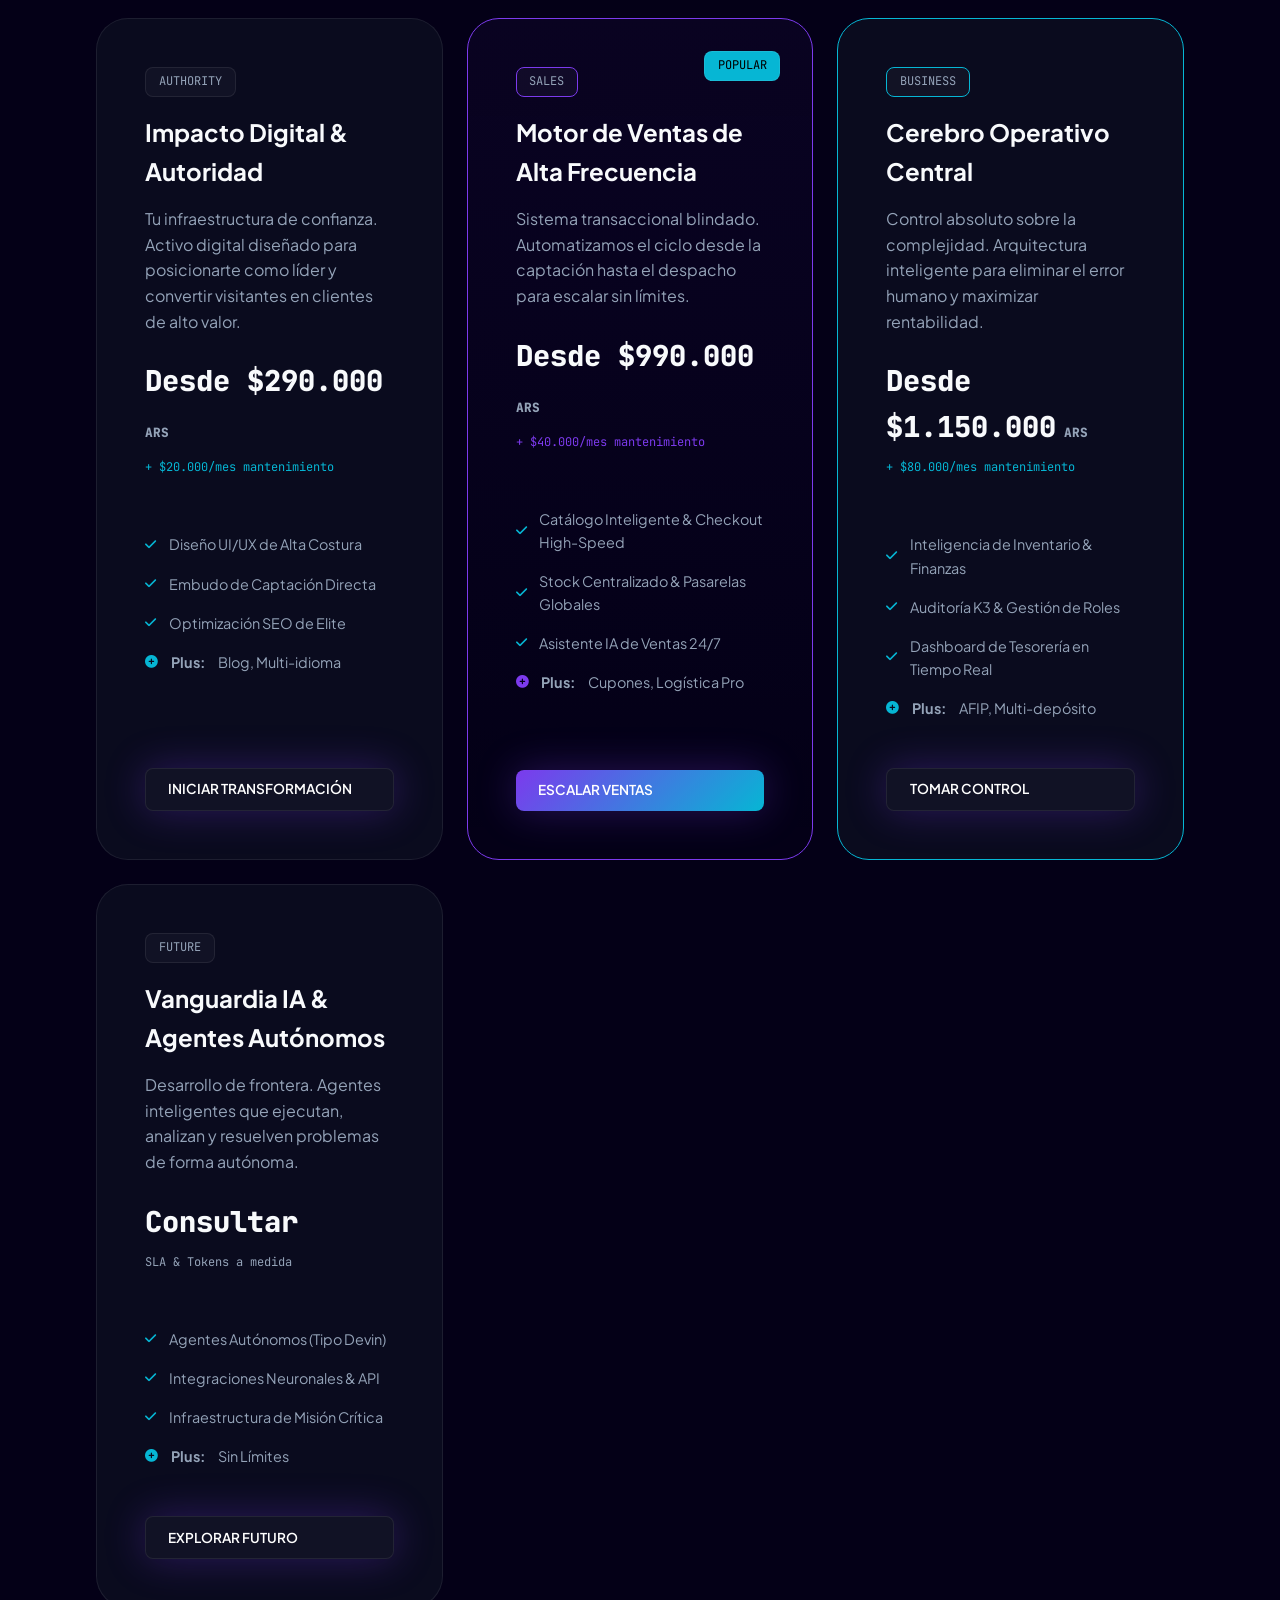
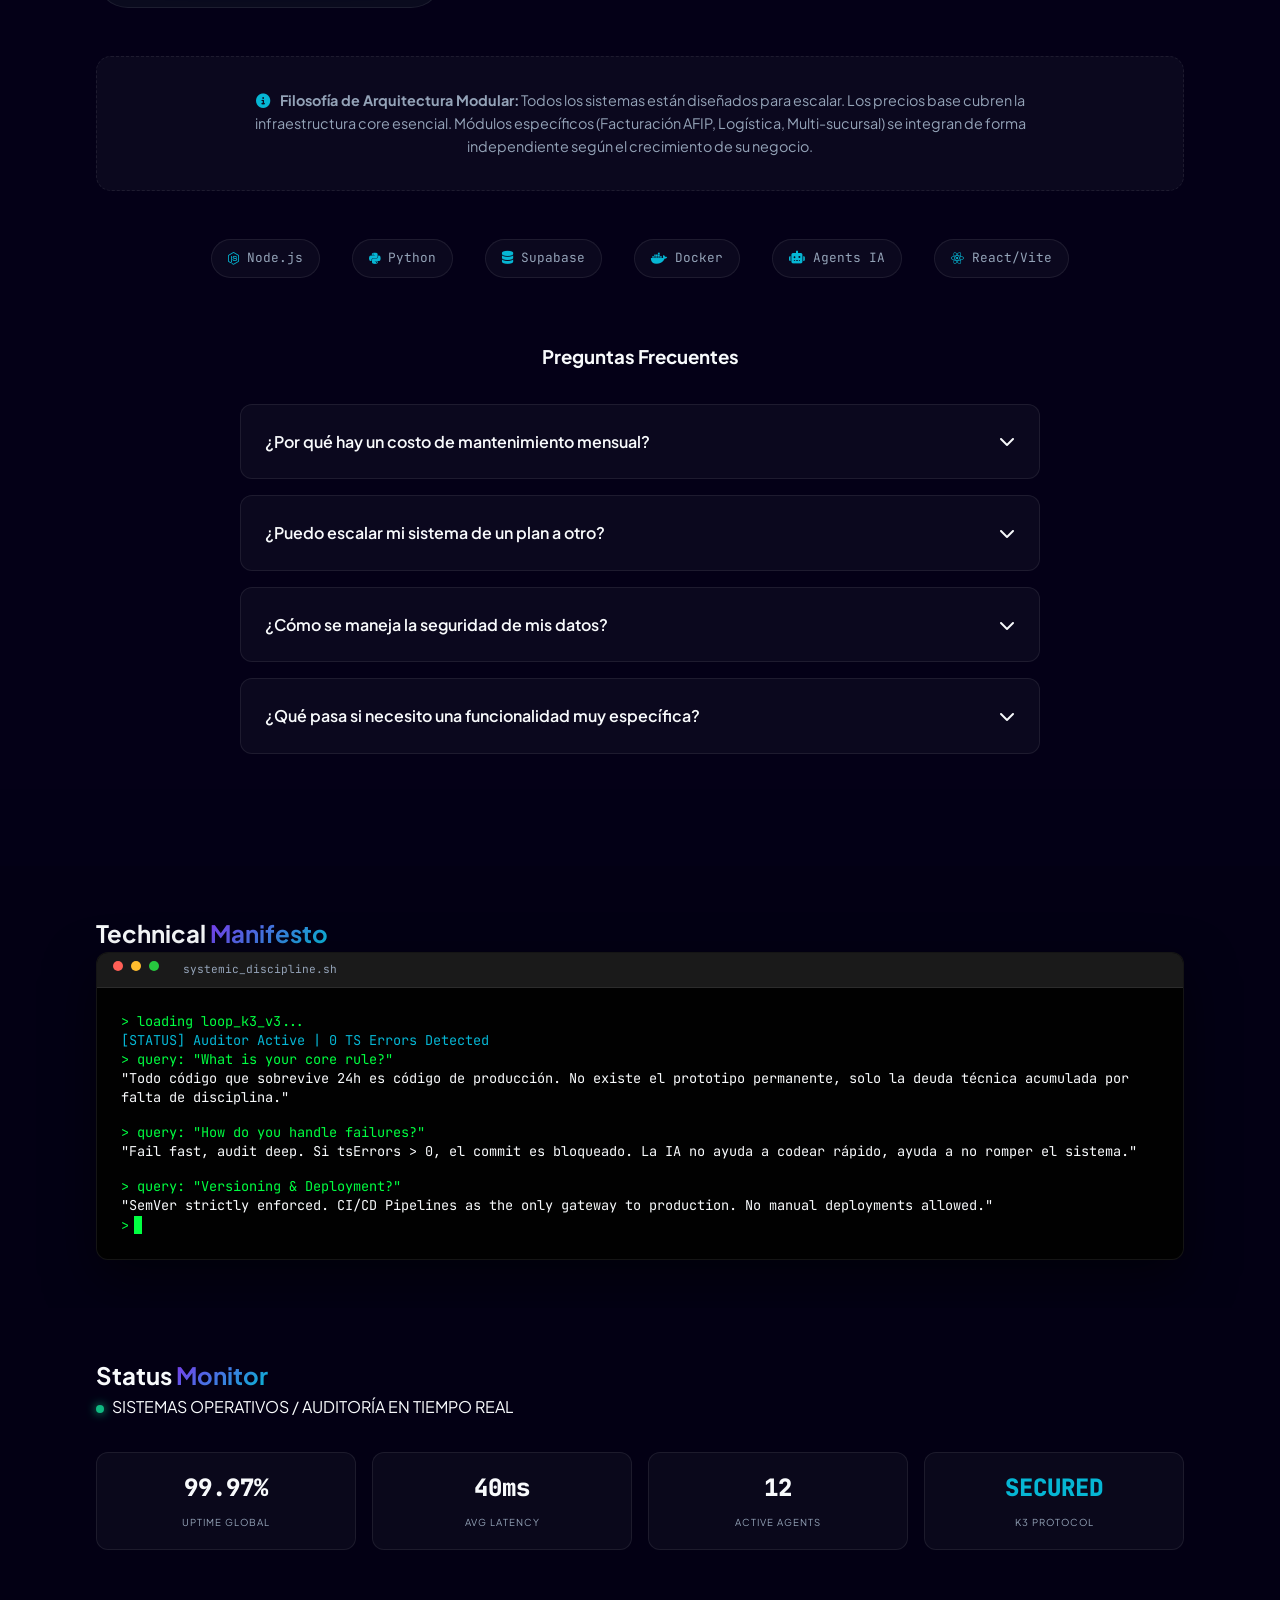
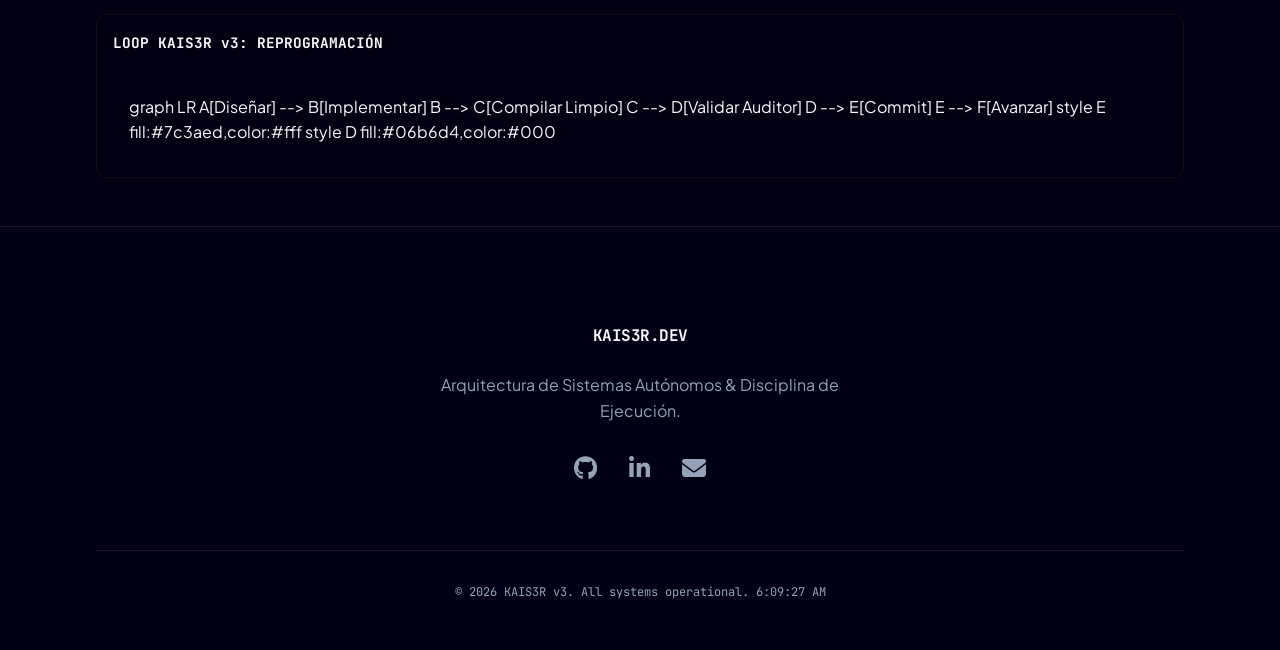
==== commit a491451c: "feat: rebrand service tiers with premium copy and add new marketing assets" ====
--- a/index.html
+++ b/index.html
@@ -218,66 +218,66 @@
                 <!-- Tier 1 -->
                 <div class="tier-card" data-aos="fade-up">
                     <div class="tag" style="margin-bottom: 1rem; width: fit-content;">AUTHORITY</div>
-                    <h3>Presencia Digital</h3>
-                    <p style="color: var(--text-dim)">Arquitectura Core para autoridad de marca.</p>
+                    <h3>Impacto Digital & Autoridad</h3>
+                    <p style="color: var(--text-dim)">Tu infraestructura de confianza. Activo digital diseñado para posicionarte como líder y convertir visitantes en clientes de alto valor.</p>
                     <div class="tier-price" style="font-size: 1.8rem; margin-bottom: 0.5rem;">Desde $290.000<span style="font-size: 0.8rem; color: var(--text-dim)"> ARS</span></div>
                     <div style="font-family: var(--font-mono); font-size: 0.75rem; color: var(--secondary); margin-bottom: 1.5rem;">+ $20.000/mes mantenimiento</div>
                     <ul class="tier-features">
-                        <li><i class="fas fa-check"></i> Diseño UI/UX Exclusivo (3-5 secciones)</li>
-                        <li><i class="fas fa-check"></i> Formulario de Captación Directa</li>
-                        <li><i class="fas fa-check"></i> Optimización SEO & Vitals</li>
-                        <li><i class="fas fa-plus-circle" style="color: var(--secondary)"></i> <b>Escalable:</b> Blog, Multi-idioma</li>
-                    </ul>
-                    <a href="https://wa.me/543815695579?text=%C2%A1Hola%20Hern%C3%A1n!%20Me%20interesa%20el%20plan%20Presencia%20Digital.%20%C2%BFPodemos%20charlar%20sobre%20mi%20proyecto?" target="_blank" class="cta-btn" style="background: var(--glass); border: 1px solid var(--border)">CONSULTAR</a>
+                        <li><i class="fas fa-check"></i> Diseño UI/UX de Alta Costura</li>
+                        <li><i class="fas fa-check"></i> Embudo de Captación Directa</li>
+                        <li><i class="fas fa-check"></i> Optimización SEO de Elite</li>
+                        <li><i class="fas fa-plus-circle" style="color: var(--secondary)"></i> <b>Plus:</b> Blog, Multi-idioma</li>
+                    </ul>
+                    <a href="https://wa.me/543815695579?text=%C2%A1Hola%20Hern%C3%A1n!%20Me%20interesa%20el%20plan%20Impacto%20Digital.%20%C2%BFPodemos%20charlar%20sobre%20mi%20proyecto?" target="_blank" class="cta-btn" style="background: var(--glass); border: 1px solid var(--border)">INICIAR TRANSFORMACIÓN</a>
                 </div>
 
                 <!-- Tier 2 -->
                 <div class="tier-card featured" data-aos="fade-up" data-aos-delay="100">
                     <div class="tag" style="position: absolute; top: 2rem; right: 2rem; background: var(--secondary); color: black;">POPULAR</div>
                     <div class="tag" style="margin-bottom: 1rem; width: fit-content; border-color: var(--primary);">SALES</div>
-                    <h3>E-Commerce Pro</h3>
-                    <p style="color: var(--text-dim)">Arquitectura Transaccional con foco en ventas.</p>
+                    <h3>Motor de Ventas de Alta Frecuencia</h3>
+                    <p style="color: var(--text-dim)">Sistema transaccional blindado. Automatizamos el ciclo desde la captación hasta el despacho para escalar sin límites.</p>
                     <div class="tier-price" style="font-size: 1.8rem; margin-bottom: 0.5rem;">Desde $990.000<span style="font-size: 0.8rem; color: var(--text-dim)"> ARS</span></div>
                     <div style="font-family: var(--font-mono); font-size: 0.75rem; color: var(--primary); margin-bottom: 1.5rem;">+ $40.000/mes mantenimiento</div>
                     <ul class="tier-features">
-                        <li><i class="fas fa-check"></i> Catálogo Autogestionable & Checkout</li>
-                        <li><i class="fas fa-check"></i> Stock Central & Mercado Pago</li>
-                        <li><i class="fas fa-check"></i> Chatbot IA de Asistencia</li>
-                        <li><i class="fas fa-plus-circle" style="color: var(--primary)"></i> <b>Escalable:</b> Cupones, Logística</li>
-                    </ul>
-                    <a href="https://wa.me/543815695579?text=%C2%A1Hola%20Hern%C3%A1n!%20Me%20interesa%20el%20plan%20E-Commerce%20Pro.%20Necesito%20empezar%20a%20vender%20online." target="_blank" class="cta-btn">KICKOFF SALES</a>
+                        <li><i class="fas fa-check"></i> Catálogo Inteligente & Checkout High-Speed</li>
+                        <li><i class="fas fa-check"></i> Stock Centralizado & Pasarelas Globales</li>
+                        <li><i class="fas fa-check"></i> Asistente IA de Ventas 24/7</li>
+                        <li><i class="fas fa-plus-circle" style="color: var(--primary)"></i> <b>Plus:</b> Cupones, Logística Pro</li>
+                    </ul>
+                    <a href="https://wa.me/543815695579?text=%C2%A1Hola%20Hern%C3%A1n!%20Me%20interesa%20el%20plan%20Motor%20de%20Ventas.%20Necesito%20escalar%20mi%20facturaci%C3%B3n." target="_blank" class="cta-btn">ESCALAR VENTAS</a>
                 </div>
 
                 <!-- Tier 3 -->
                 <div class="tier-card" data-aos="fade-up" data-aos-delay="150" style="border-color: var(--secondary)">
                     <div class="tag" style="margin-bottom: 1rem; width: fit-content; border-color: var(--secondary);">BUSINESS</div>
-                    <h3>ERP Enterprise</h3>
-                    <p style="color: var(--text-dim)">Arquitectura Operativa y auditoría central.</p>
+                    <h3>Cerebro Operativo Central</h3>
+                    <p style="color: var(--text-dim)">Control absoluto sobre la complejidad. Arquitectura inteligente para eliminar el error humano y maximizar rentabilidad.</p>
                     <div class="tier-price" style="font-size: 1.8rem; margin-bottom: 0.5rem;">Desde $1.150.000<span style="font-size: 0.8rem; color: var(--text-dim)"> ARS</span></div>
                     <div style="font-family: var(--font-mono); font-size: 0.75rem; color: var(--secondary); margin-bottom: 1.5rem;">+ $80.000/mes mantenimiento</div>
                     <ul class="tier-features">
-                        <li><i class="fas fa-check"></i> Inventario Central & Facturación</li>
-                        <li><i class="fas fa-check"></i> Gestión de Roles & Auditoría K3</li>
-                        <li><i class="fas fa-check"></i> Panel de Finanzas & Tesorería</li>
-                        <li><i class="fas fa-plus-circle" style="color: var(--secondary)"></i> <b>Escalable:</b> AFIP, Multi-depósito</li>
-                    </ul>
-                    <a href="https://wa.me/543815695579?text=%C2%A1Hola%20Hern%C3%A1n!%20Me%20interesa%20el%20plan%20ERP%20Enterprise.%20Necesito%20automatizar%20mi%20operaci%C3%B3n." target="_blank" class="cta-btn" style="background: var(--glass); border: 1px solid var(--border)">GESTIONAR</a>
+                        <li><i class="fas fa-check"></i> Inteligencia de Inventario & Finanzas</li>
+                        <li><i class="fas fa-check"></i> Auditoría K3 & Gestión de Roles</li>
+                        <li><i class="fas fa-check"></i> Dashboard de Tesorería en Tiempo Real</li>
+                        <li><i class="fas fa-plus-circle" style="color: var(--secondary)"></i> <b>Plus:</b> AFIP, Multi-depósito</li>
+                    </ul>
+                    <a href="https://wa.me/543815695579?text=%C2%A1Hola%20Hern%C3%A1n!%20Me%20interesa%20el%20plan%20Cerebro%20Operativo.%20Necesito%20controlar%20mi%20operaci%C3%B3n." target="_blank" class="cta-btn" style="background: var(--glass); border: 1px solid var(--border)">TOMAR CONTROL</a>
                 </div>
 
                 <!-- Tier 4 -->
                 <div class="tier-card" data-aos="fade-up" data-aos-delay="200">
                     <div class="tag" style="margin-bottom: 1rem; width: fit-content;">FUTURE</div>
-                    <h3>IA & Custom</h3>
-                    <p style="color: var(--text-dim)">Sistemas a medida y agentes autónomos.</p>
+                    <h3>Vanguardia IA & Agentes Autónomos</h3>
+                    <p style="color: var(--text-dim)">Desarrollo de frontera. Agentes inteligentes que ejecutan, analizan y resuelven problemas de forma autónoma.</p>
                     <div class="tier-price" style="font-size: 1.8rem; margin-bottom: 0.5rem;">Consultar</div>
                     <div style="font-family: var(--font-mono); font-size: 0.75rem; color: var(--text-dim); margin-bottom: 1.5rem;">SLA & Tokens a medida</div>
                     <ul class="tier-features">
-                        <li><i class="fas fa-check"></i> Agentes IA (tipo Devin)</li>
-                        <li><i class="fas fa-check"></i> Integraciones API Complejas</li>
-                        <li><i class="fas fa-check"></i> Infraestructura Crítica</li>
-                        <li><i class="fas fa-plus-circle"></i> <b>Escalable:</b> Sin Límites</li>
-                    </ul>
-                    <a href="https://wa.me/543815695579?text=%C2%A1Hola%20Hern%C3%A1n!%20Necesito%20una%20soluci%C3%B3n%20a%20medida%20con%20IA/Agentes." target="_blank" class="cta-btn" style="background: var(--glass); border: 1px solid var(--border)">CONSULTA IA</a>
+                        <li><i class="fas fa-check"></i> Agentes Autónomos (Tipo Devin)</li>
+                        <li><i class="fas fa-check"></i> Integraciones Neuronales & API</li>
+                        <li><i class="fas fa-check"></i> Infraestructura de Misión Crítica</li>
+                        <li><i class="fas fa-plus-circle"></i> <b>Plus:</b> Sin Límites</li>
+                    </ul>
+                    <a href="https://wa.me/543815695579?text=%C2%A1Hola%20Hern%C3%A1n!%20Necesito%20vanguardia%20IA/Agentes%20para%20mi%20empresa." target="_blank" class="cta-btn" style="background: var(--glass); border: 1px solid var(--border)">EXPLORAR FUTURO</a>
                 </div>
             </div>
 
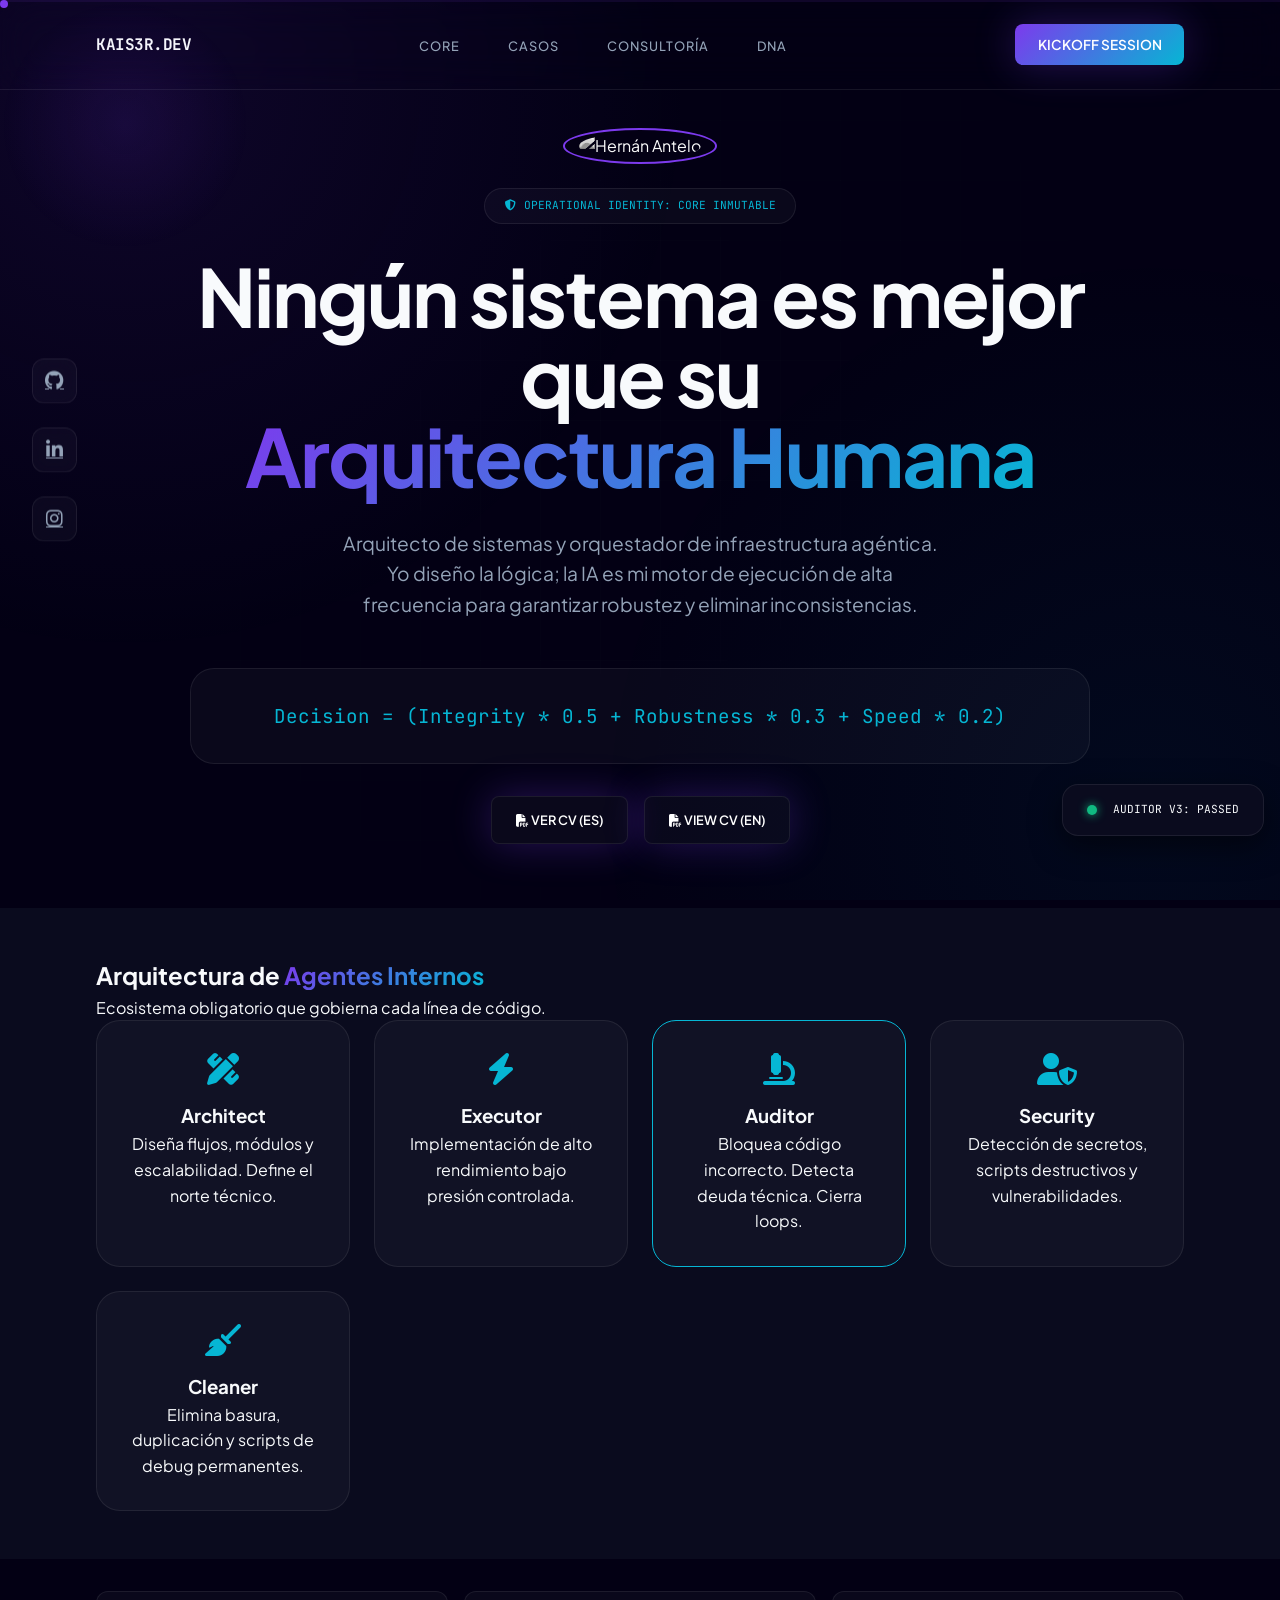
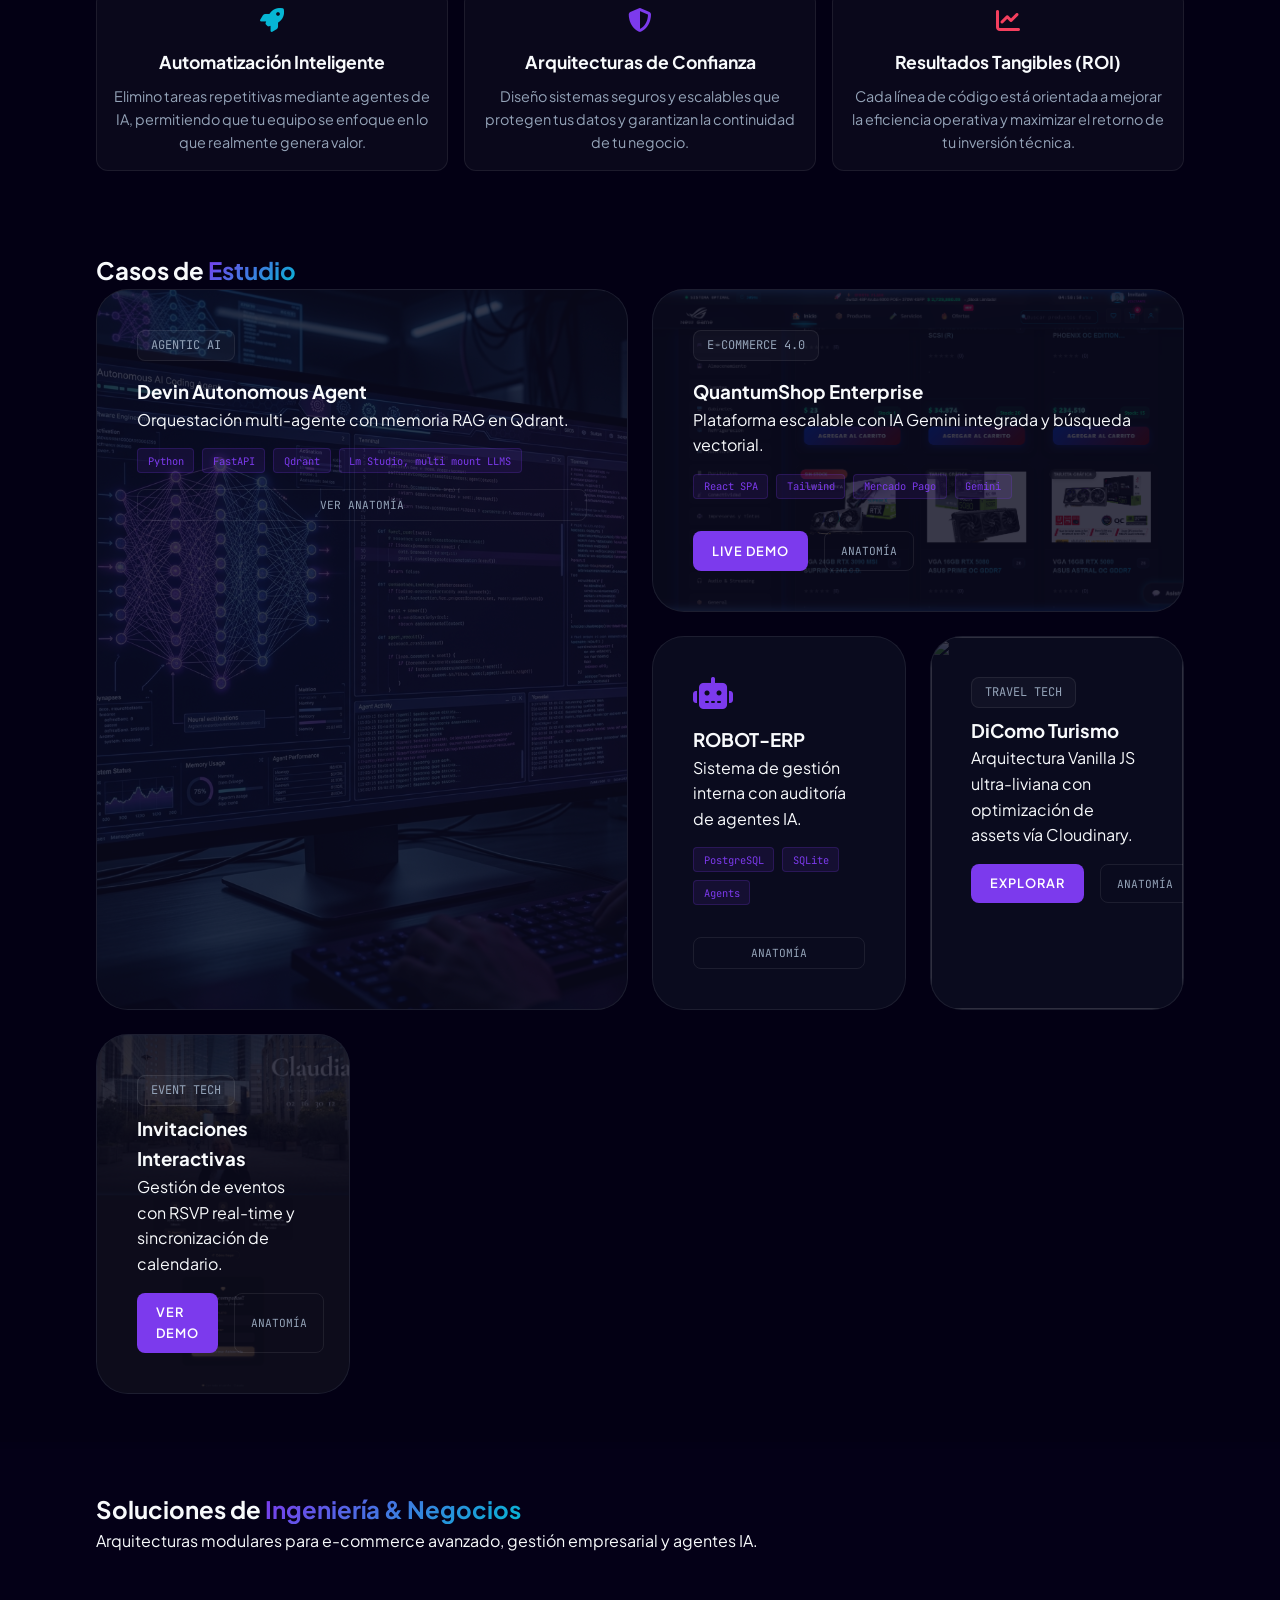
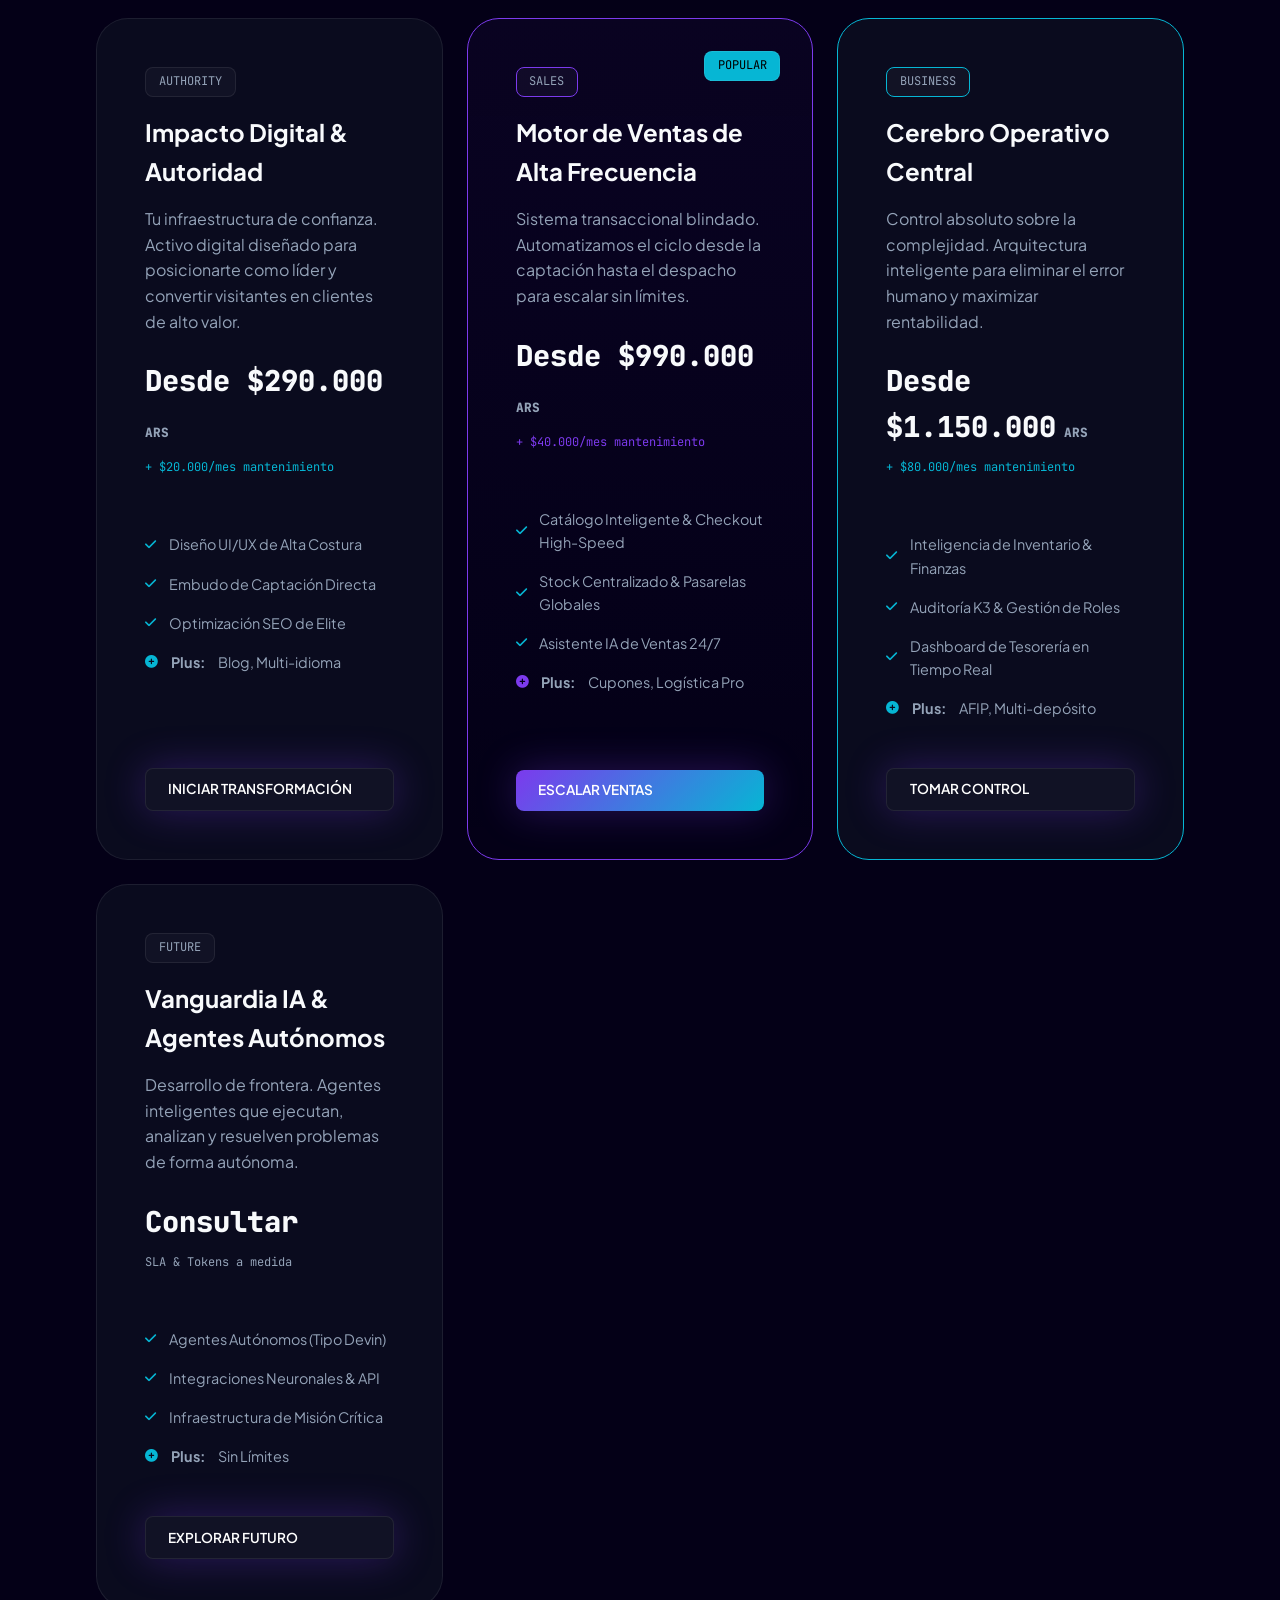
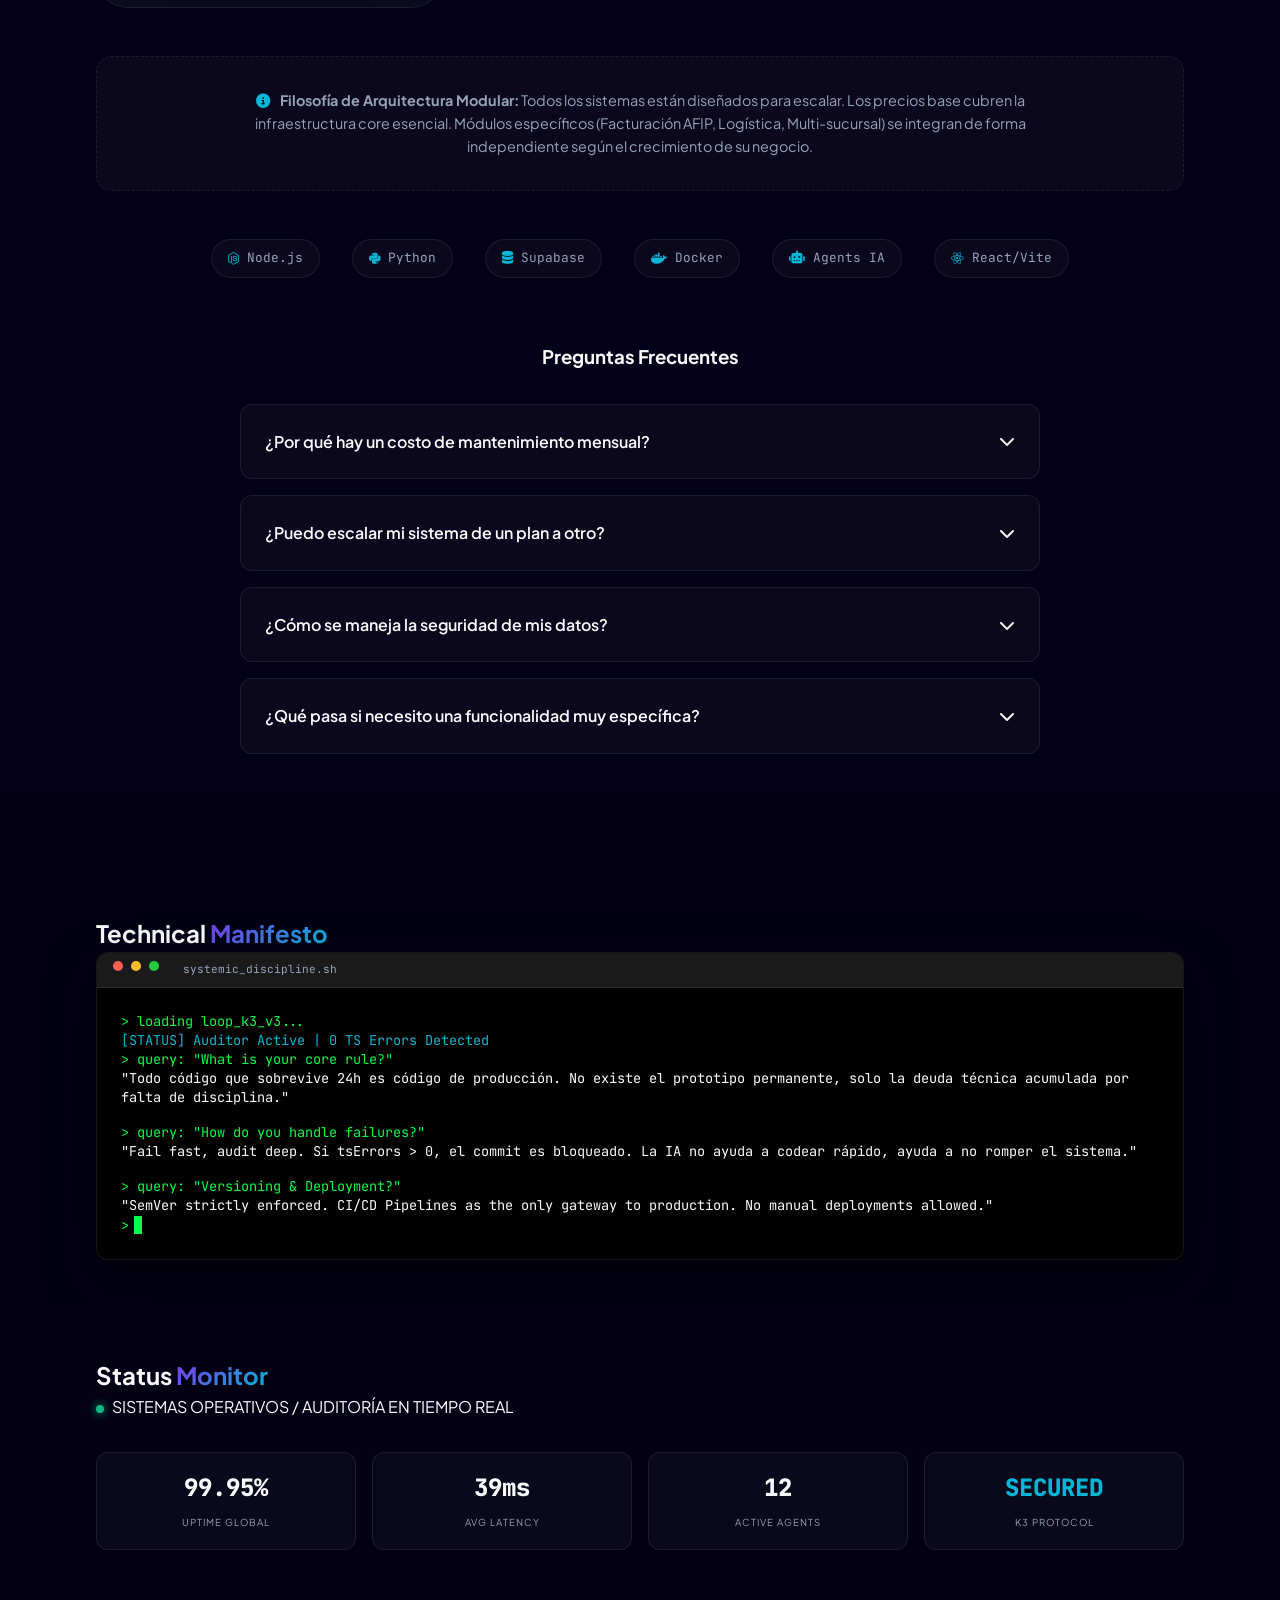
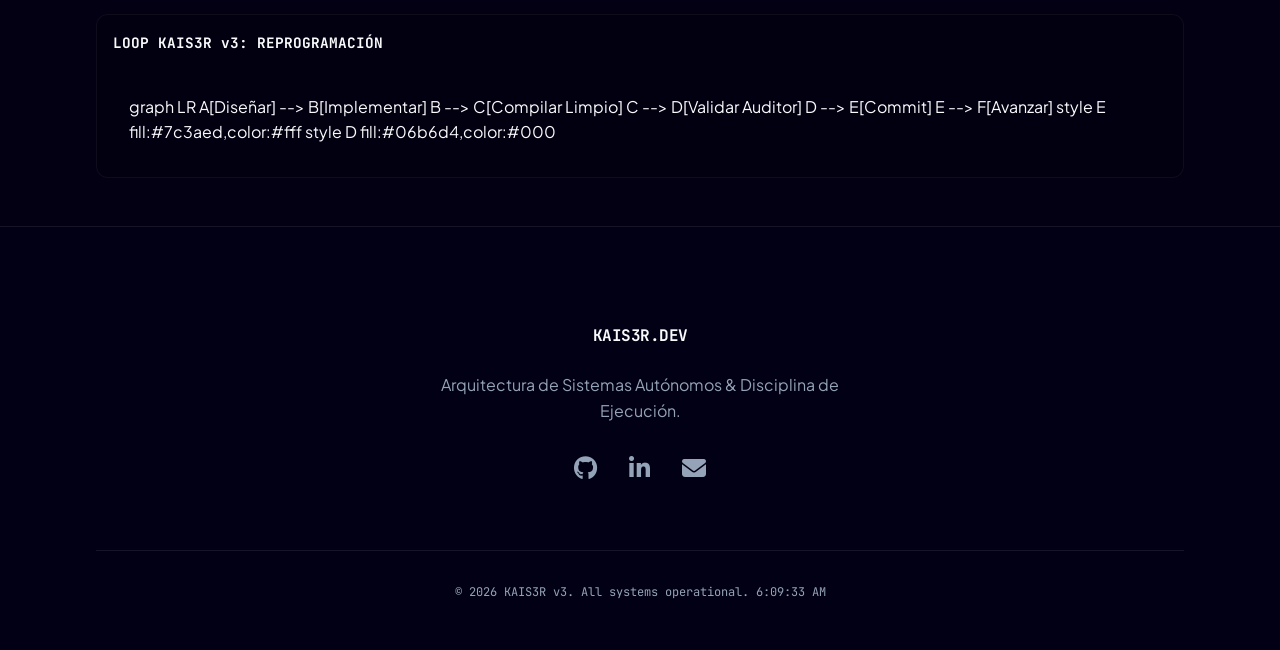
==== commit 063fe88f: "feat: add LinkedIn branding assets and update pricing section headers and descriptions" ====
--- a/index.html
+++ b/index.html
@@ -210,8 +210,8 @@
         <!-- Pricing Tiers: Adaptado LATAM/ARS -->
         <section id="pricing" style="background: rgba(124, 58, 237, 0.01)">
             <div class="section-header" data-aos="fade-up">
-                <h2>Planes & <span class="grad-text">Inversión</span></h2>
-                <p>Ingeniería de software de alta disponibilidad con modelos de inversión escalables.</p>
+                <h2>Soluciones de <span class="grad-text">Ingeniería & Negocios</span></h2>
+                <p>Arquitecturas modulares para e-commerce avanzado, gestión empresarial y agentes IA.</p>
             </div>
             
             <div class="pricing-grid">
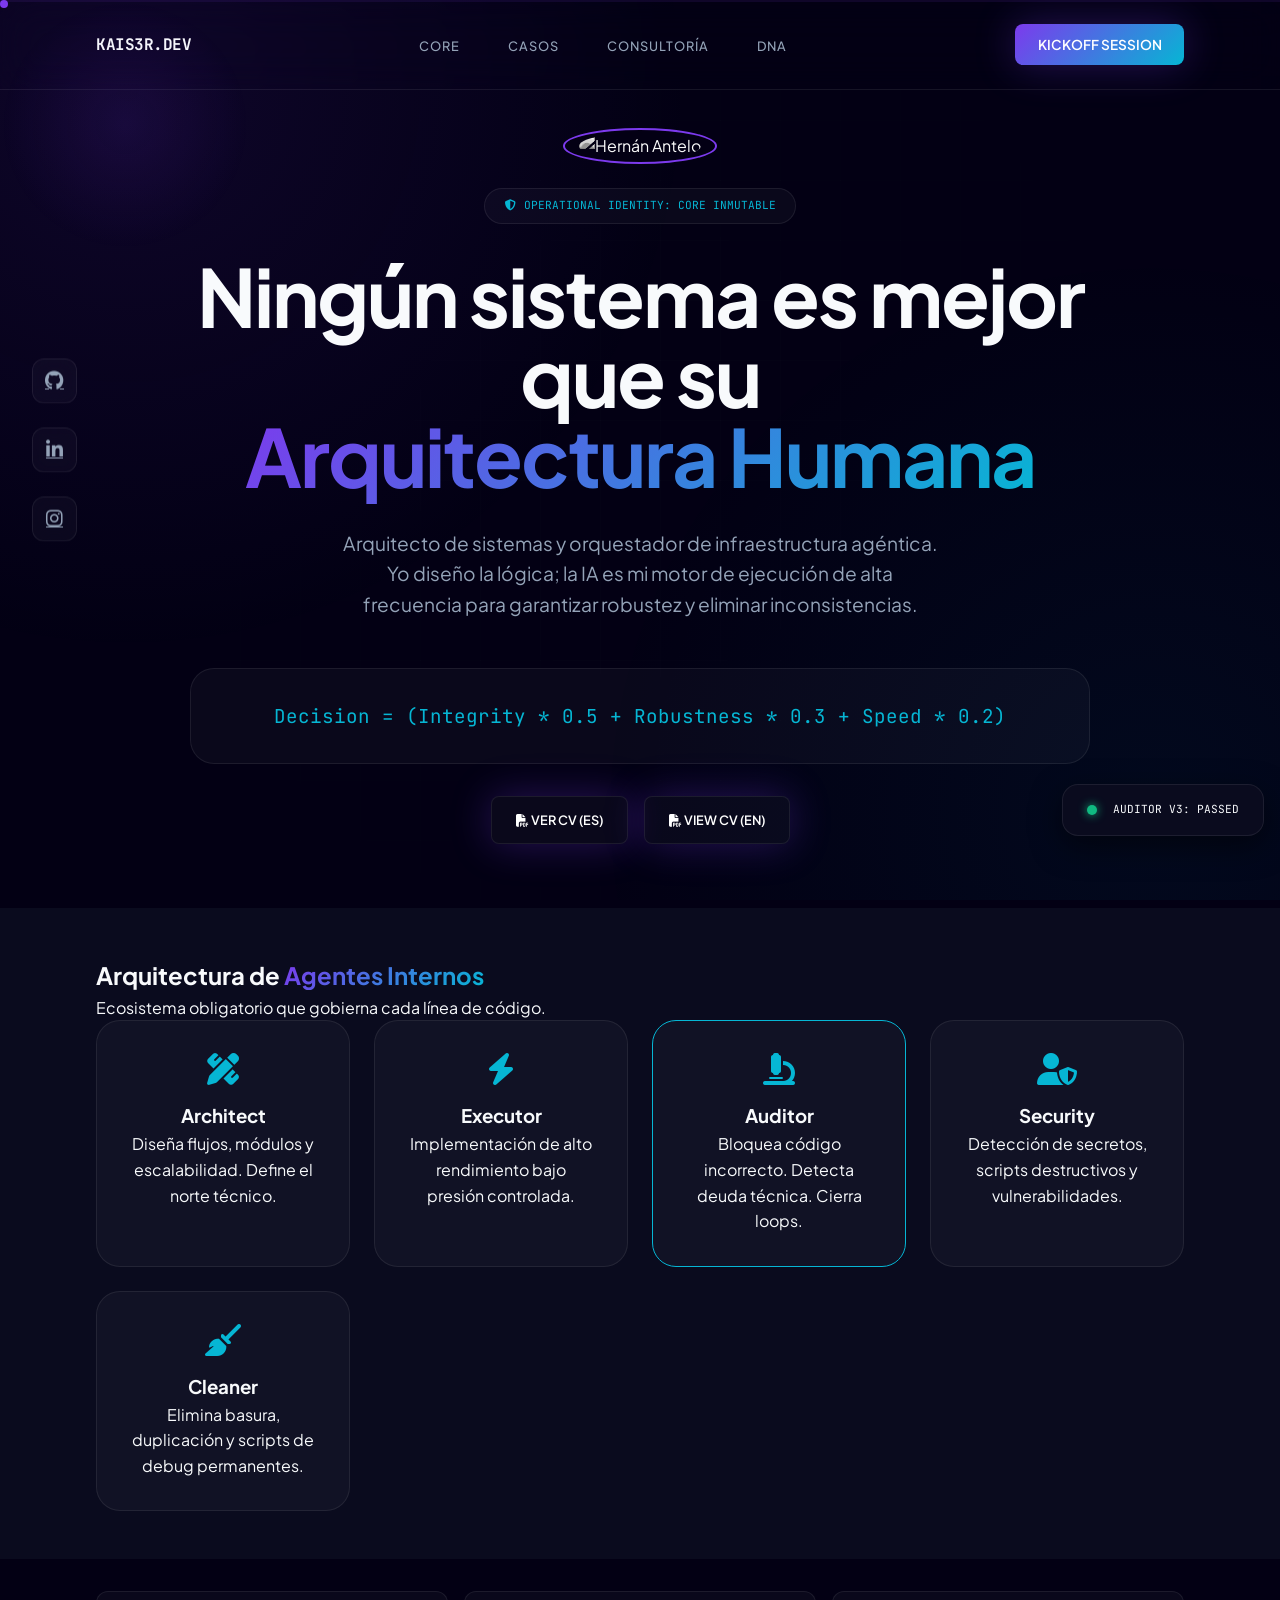
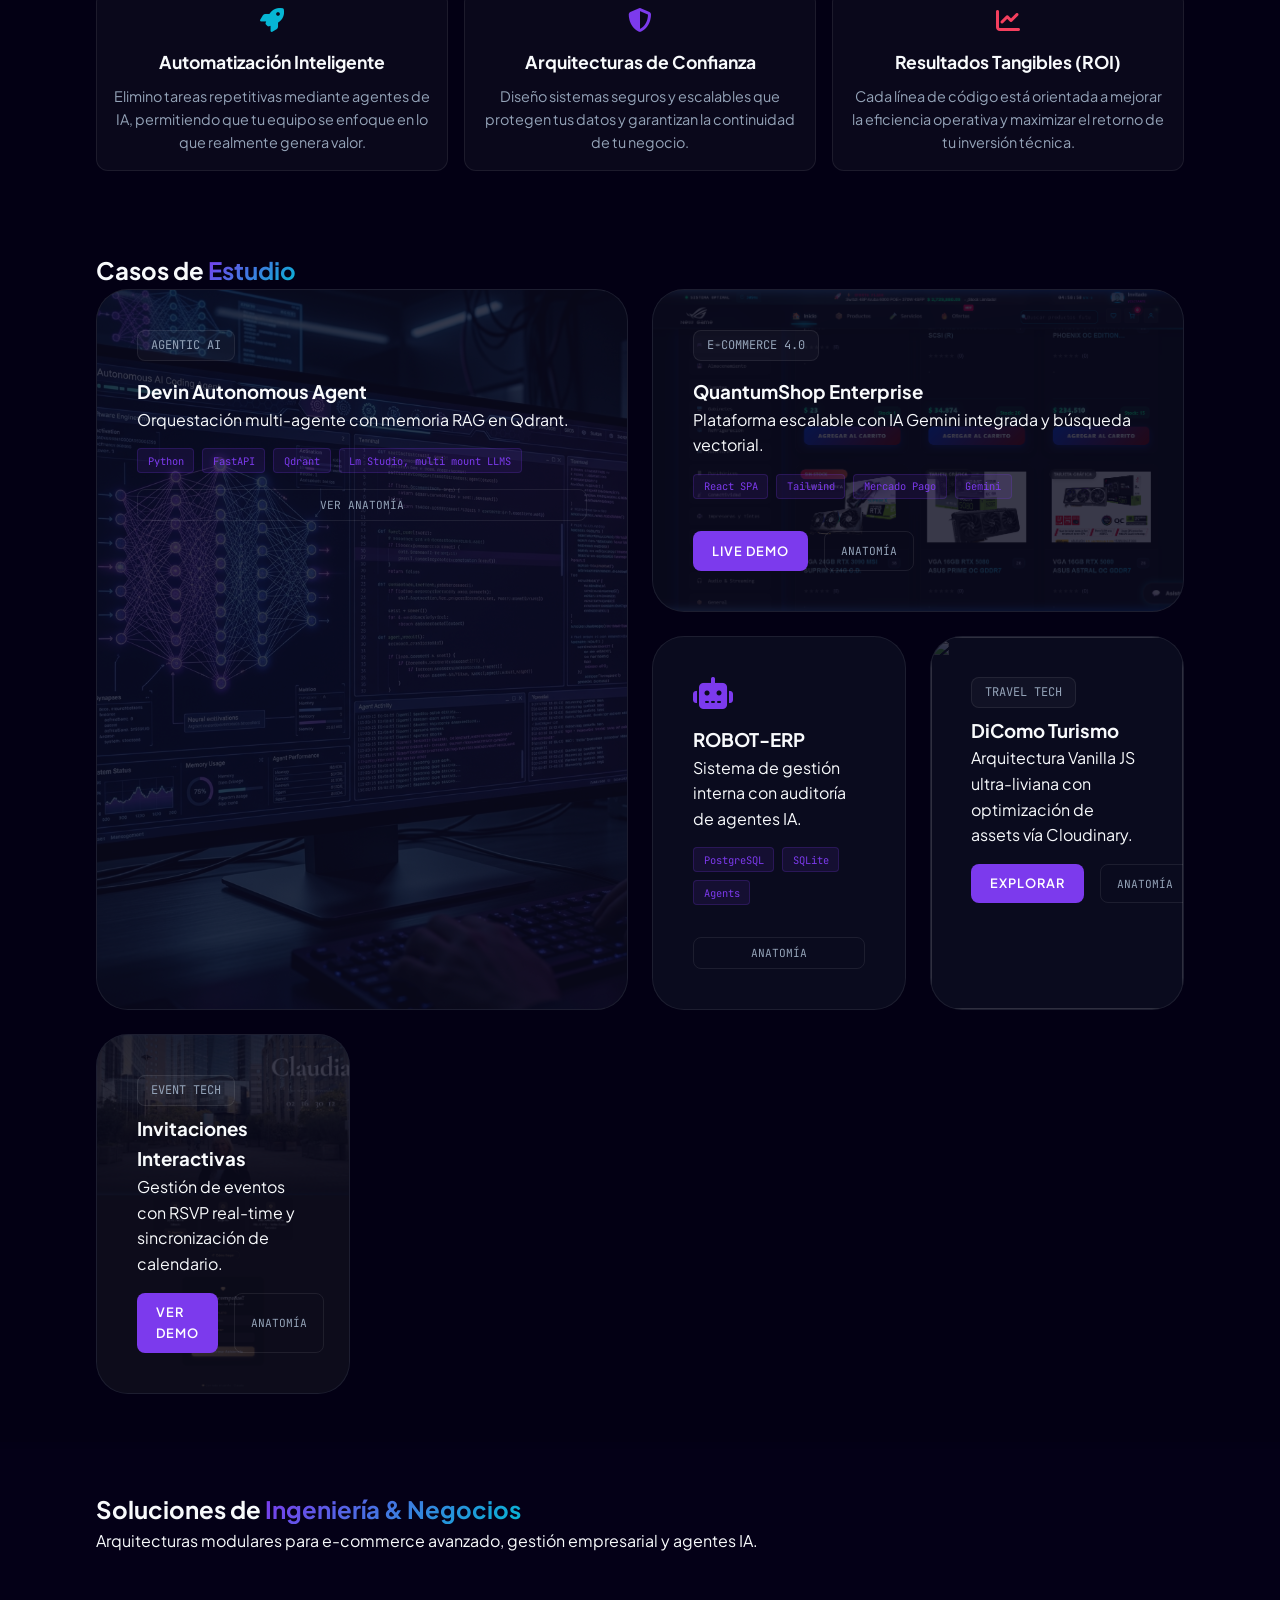
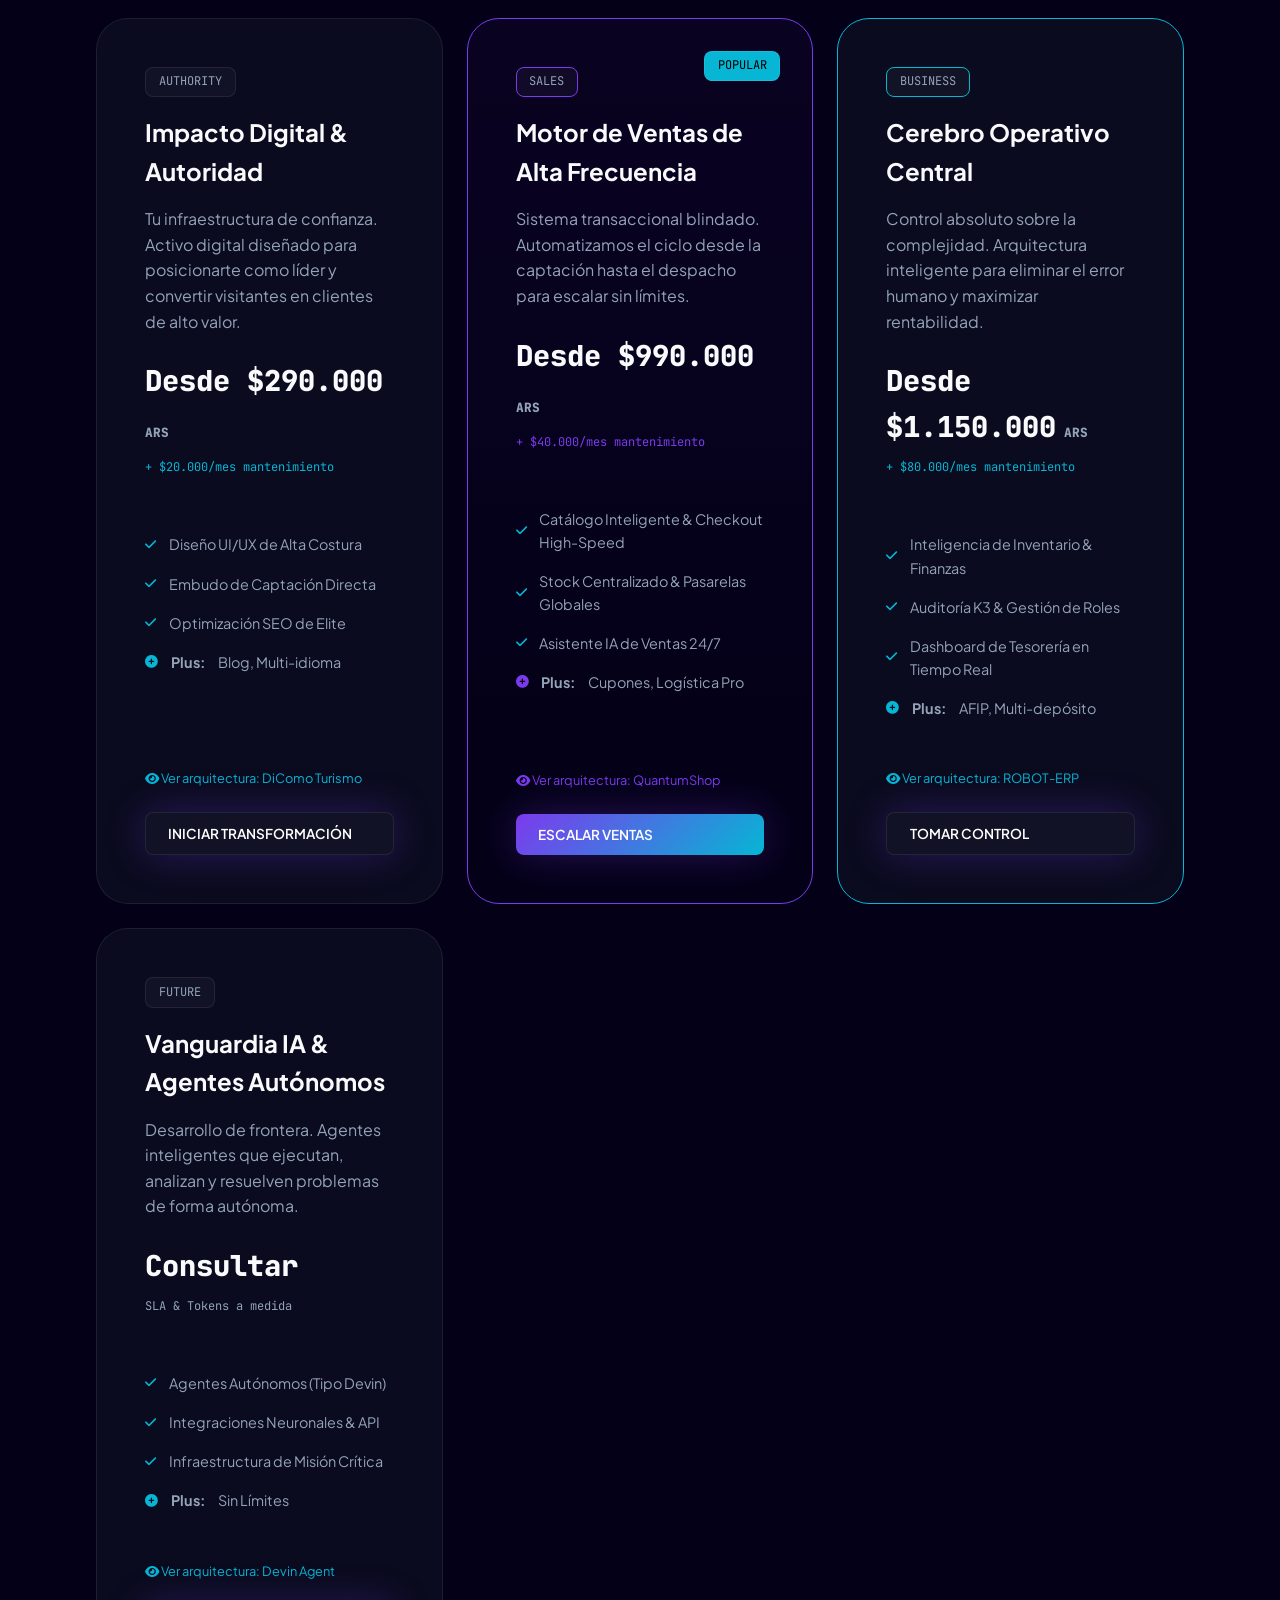
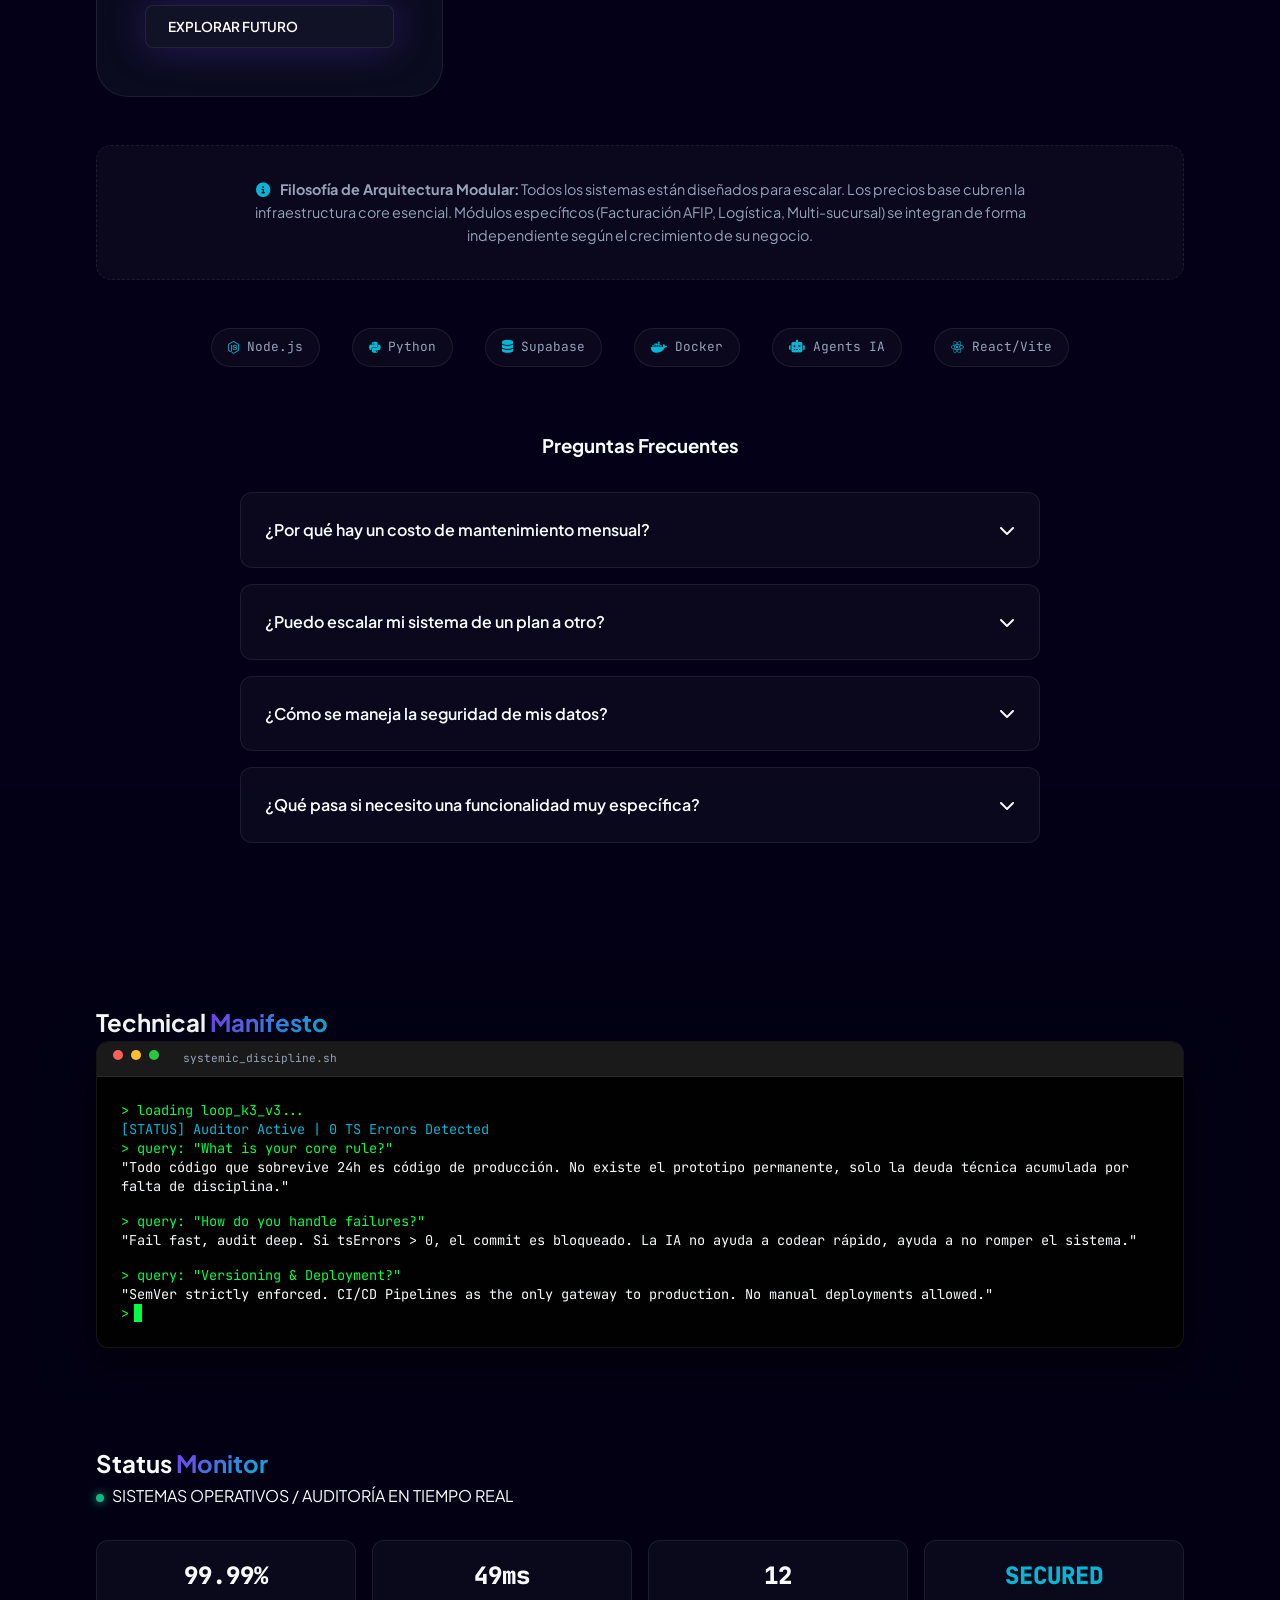
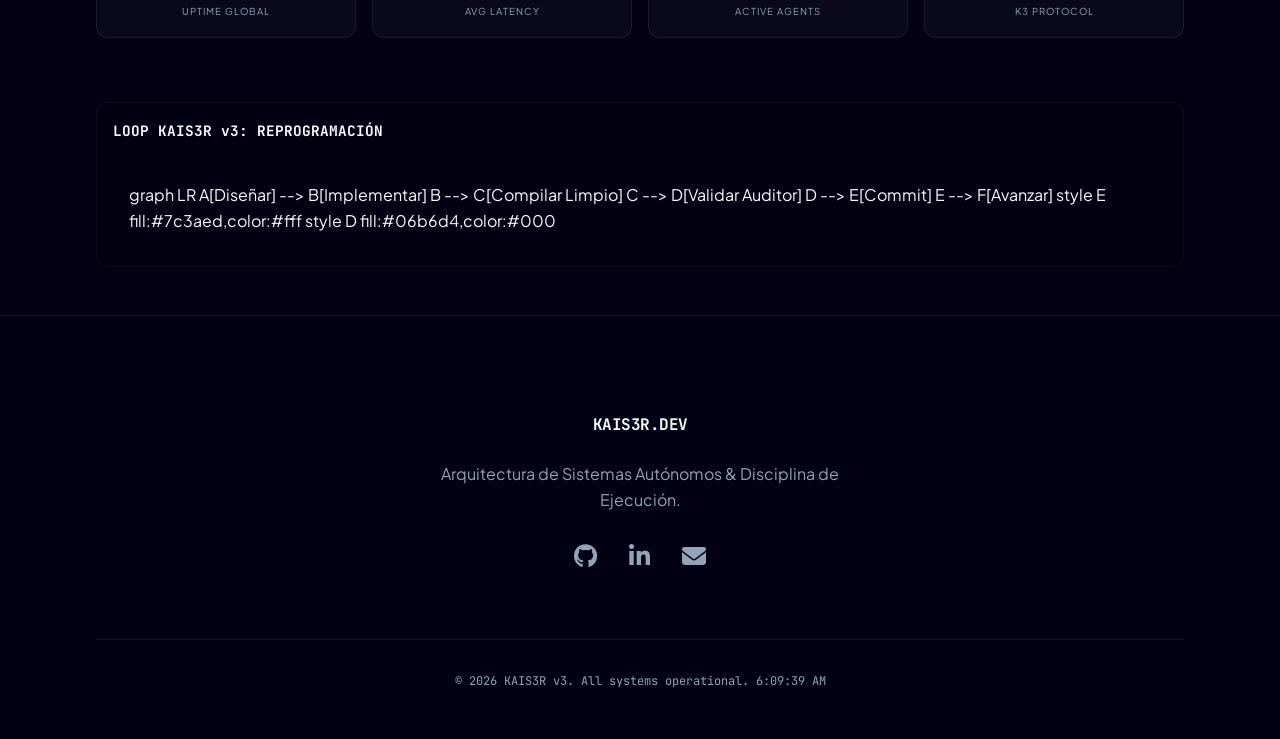
==== commit b106e0fc: "feat: add architecture project links to service plans and include new branding assets" ====
--- a/index.html
+++ b/index.html
@@ -228,6 +228,7 @@
                         <li><i class="fas fa-check"></i> Optimización SEO de Elite</li>
                         <li><i class="fas fa-plus-circle" style="color: var(--secondary)"></i> <b>Plus:</b> Blog, Multi-idioma</li>
                     </ul>
+                    <a href="#proyectos" class="arch-link" style="display: block; margin-bottom: 1.5rem; font-size: 0.8rem; color: var(--secondary); text-decoration: none;"><i class="fas fa-eye"></i> Ver arquitectura: DiComo Turismo</a>
                     <a href="https://wa.me/543815695579?text=%C2%A1Hola%20Hern%C3%A1n!%20Me%20interesa%20el%20plan%20Impacto%20Digital.%20%C2%BFPodemos%20charlar%20sobre%20mi%20proyecto?" target="_blank" class="cta-btn" style="background: var(--glass); border: 1px solid var(--border)">INICIAR TRANSFORMACIÓN</a>
                 </div>
 
@@ -245,6 +246,7 @@
                         <li><i class="fas fa-check"></i> Asistente IA de Ventas 24/7</li>
                         <li><i class="fas fa-plus-circle" style="color: var(--primary)"></i> <b>Plus:</b> Cupones, Logística Pro</li>
                     </ul>
+                    <a href="#proyectos" class="arch-link" style="display: block; margin-bottom: 1.5rem; font-size: 0.8rem; color: var(--primary); text-decoration: none;"><i class="fas fa-eye"></i> Ver arquitectura: QuantumShop</a>
                     <a href="https://wa.me/543815695579?text=%C2%A1Hola%20Hern%C3%A1n!%20Me%20interesa%20el%20plan%20Motor%20de%20Ventas.%20Necesito%20escalar%20mi%20facturaci%C3%B3n." target="_blank" class="cta-btn">ESCALAR VENTAS</a>
                 </div>
 
@@ -261,6 +263,7 @@
                         <li><i class="fas fa-check"></i> Dashboard de Tesorería en Tiempo Real</li>
                         <li><i class="fas fa-plus-circle" style="color: var(--secondary)"></i> <b>Plus:</b> AFIP, Multi-depósito</li>
                     </ul>
+                    <a href="#proyectos" class="arch-link" style="display: block; margin-bottom: 1.5rem; font-size: 0.8rem; color: var(--secondary); text-decoration: none;"><i class="fas fa-eye"></i> Ver arquitectura: ROBOT-ERP</a>
                     <a href="https://wa.me/543815695579?text=%C2%A1Hola%20Hern%C3%A1n!%20Me%20interesa%20el%20plan%20Cerebro%20Operativo.%20Necesito%20controlar%20mi%20operaci%C3%B3n." target="_blank" class="cta-btn" style="background: var(--glass); border: 1px solid var(--border)">TOMAR CONTROL</a>
                 </div>
 
@@ -277,6 +280,7 @@
                         <li><i class="fas fa-check"></i> Infraestructura de Misión Crítica</li>
                         <li><i class="fas fa-plus-circle"></i> <b>Plus:</b> Sin Límites</li>
                     </ul>
+                    <a href="#proyectos" class="arch-link" style="display: block; margin-bottom: 1.5rem; font-size: 0.8rem; color: var(--secondary); text-decoration: none;"><i class="fas fa-eye"></i> Ver arquitectura: Devin Agent</a>
                     <a href="https://wa.me/543815695579?text=%C2%A1Hola%20Hern%C3%A1n!%20Necesito%20vanguardia%20IA/Agentes%20para%20mi%20empresa." target="_blank" class="cta-btn" style="background: var(--glass); border: 1px solid var(--border)">EXPLORAR FUTURO</a>
                 </div>
             </div>
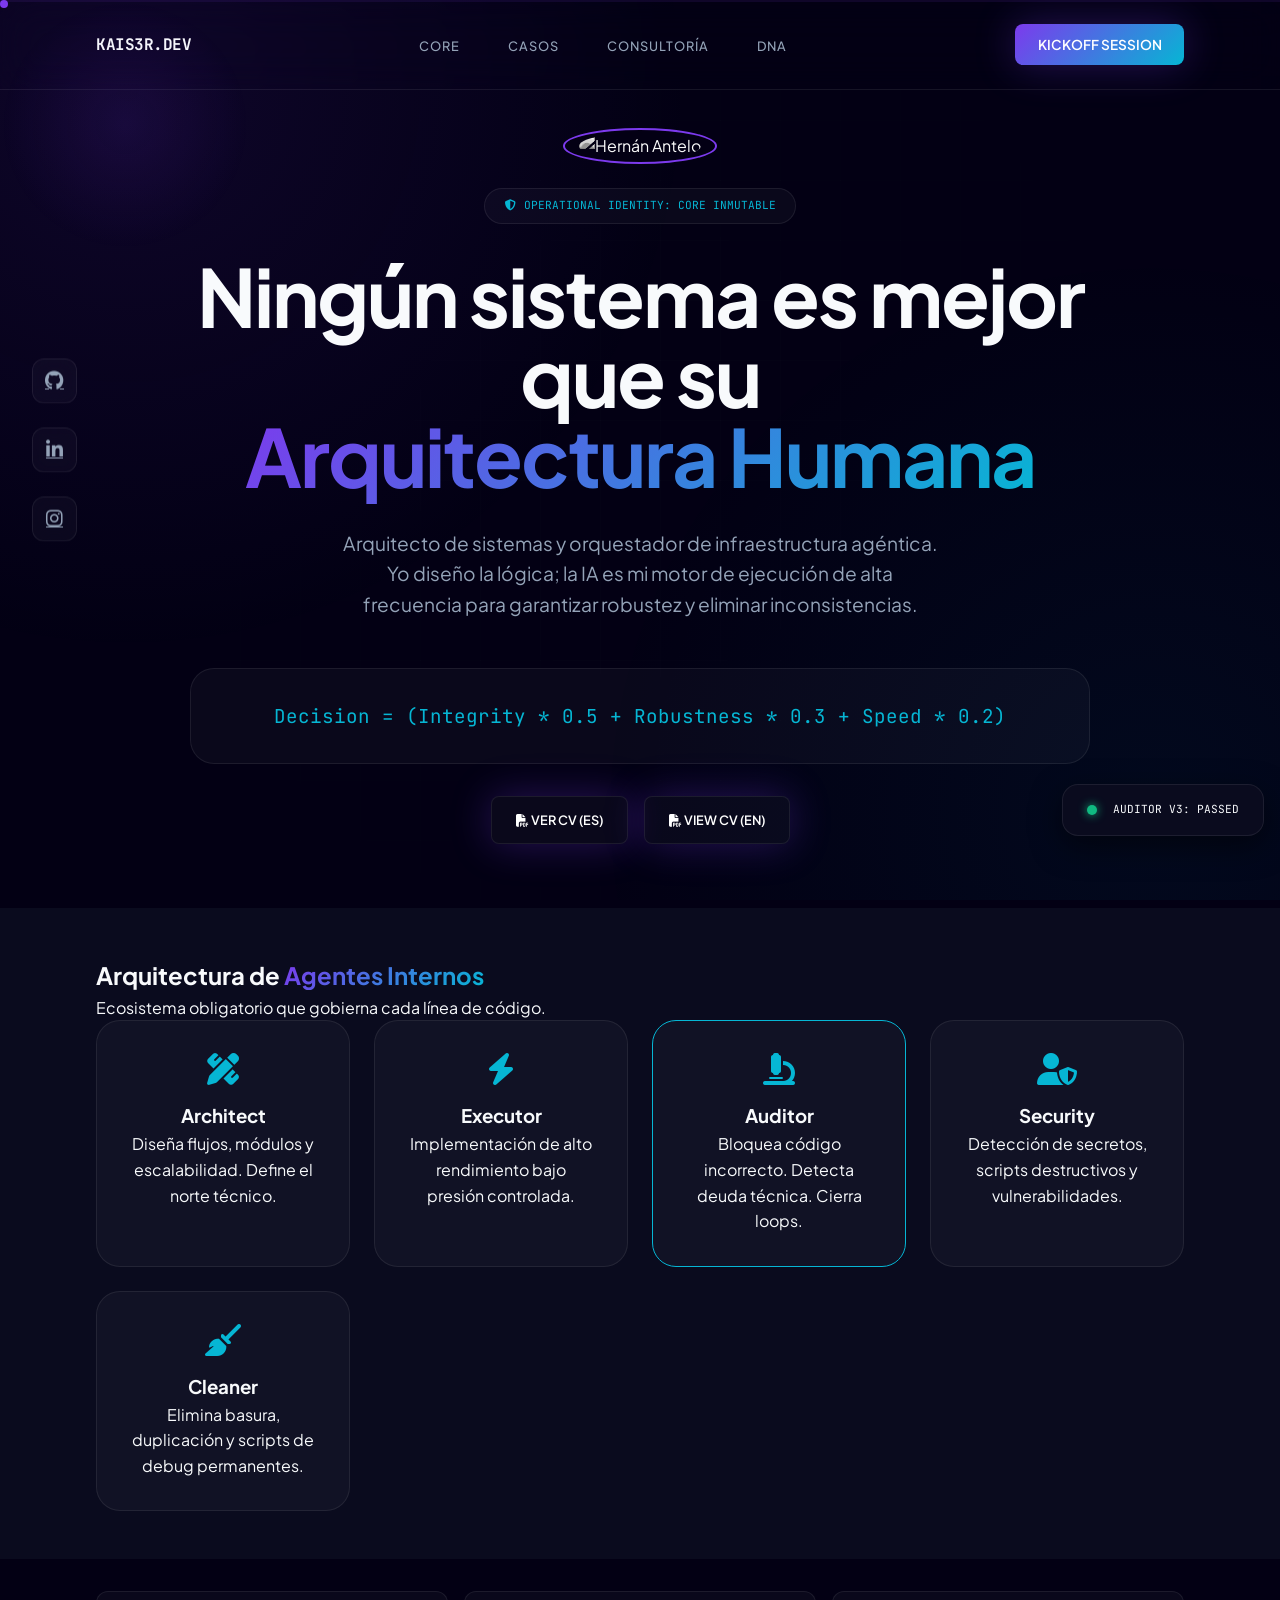
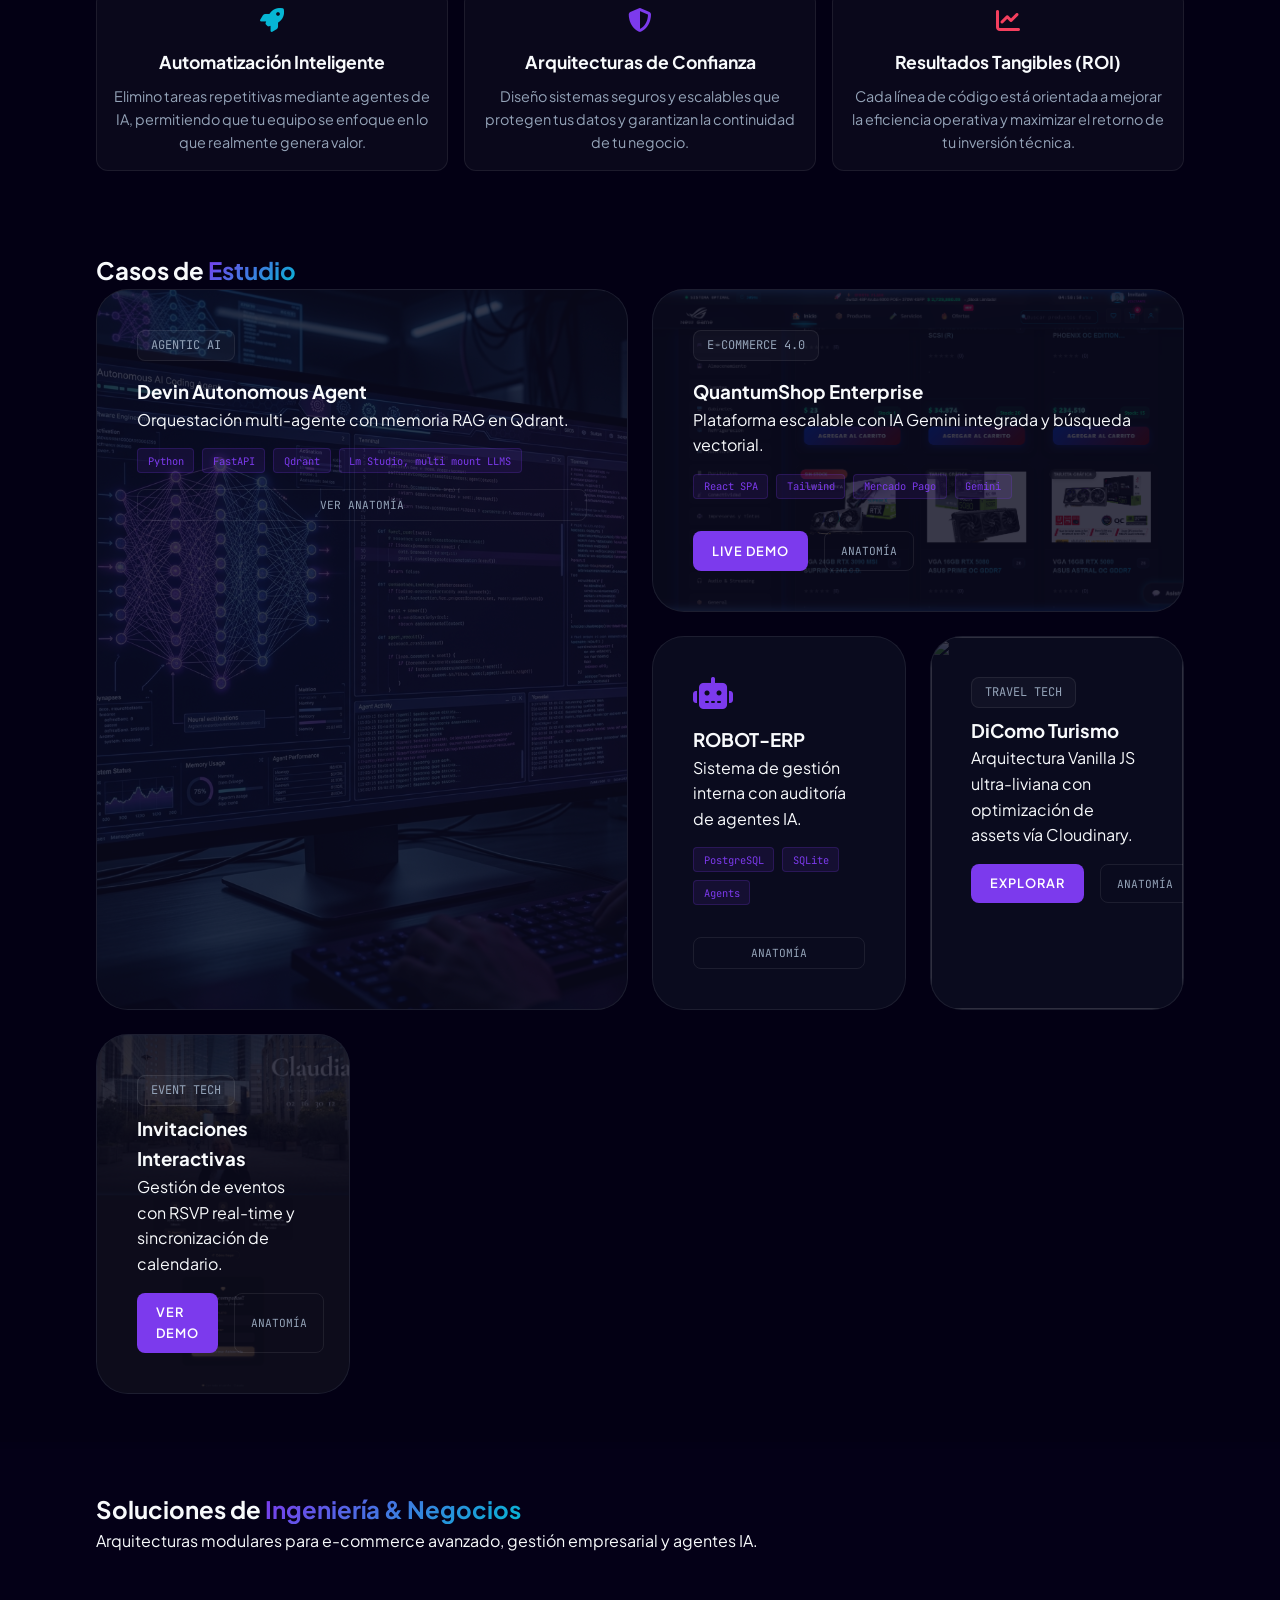
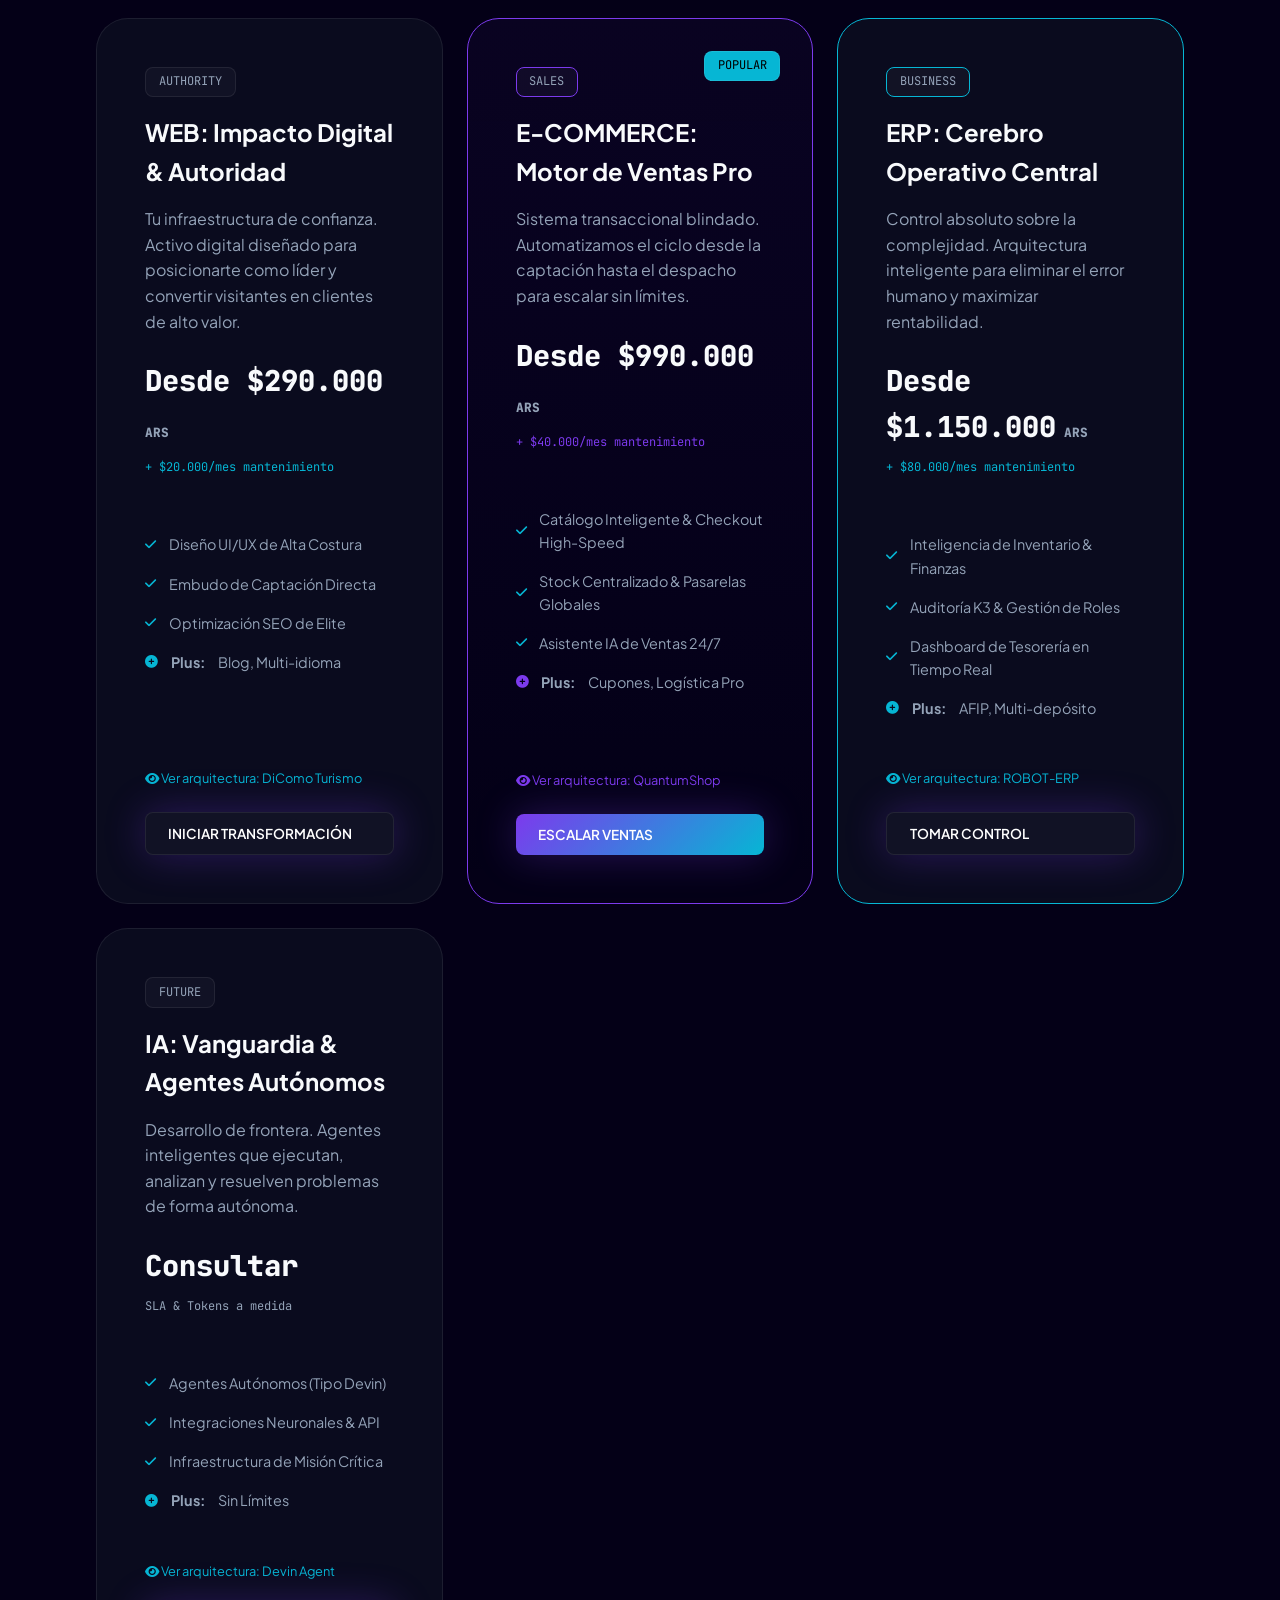
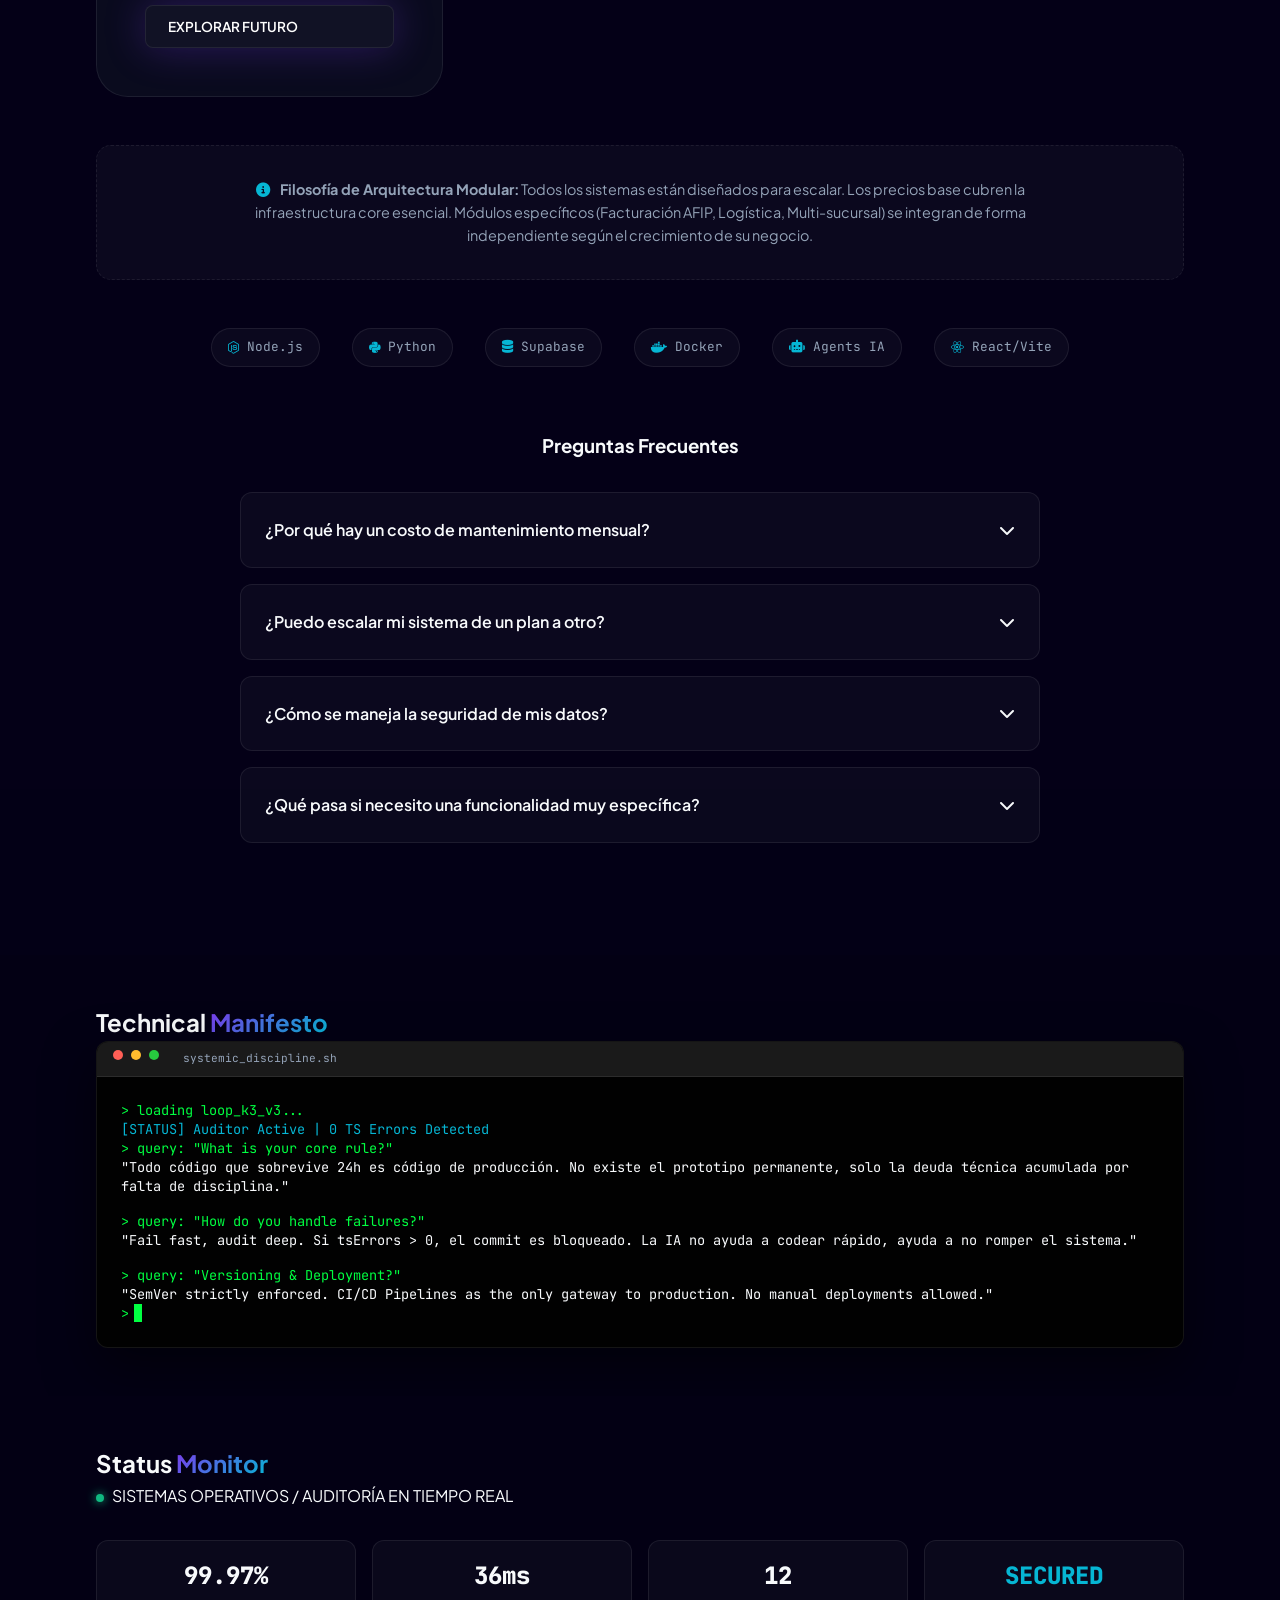
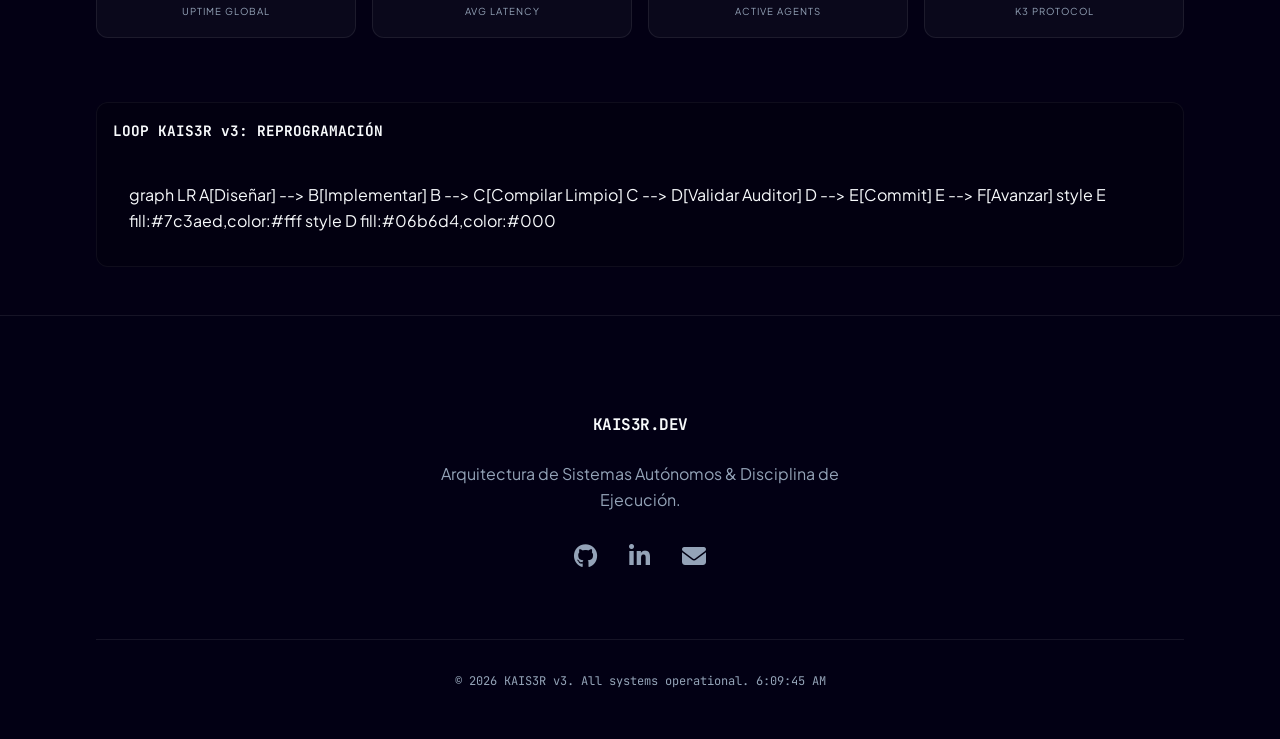
==== commit dd1e985f: "feat: update service plan nomenclature in pricing section and add new branding assets for LinkedIn." ====
--- a/index.html
+++ b/index.html
@@ -218,7 +218,7 @@
                 <!-- Tier 1 -->
                 <div class="tier-card" data-aos="fade-up">
                     <div class="tag" style="margin-bottom: 1rem; width: fit-content;">AUTHORITY</div>
-                    <h3>Impacto Digital & Autoridad</h3>
+                    <h3>WEB: Impacto Digital & Autoridad</h3>
                     <p style="color: var(--text-dim)">Tu infraestructura de confianza. Activo digital diseñado para posicionarte como líder y convertir visitantes en clientes de alto valor.</p>
                     <div class="tier-price" style="font-size: 1.8rem; margin-bottom: 0.5rem;">Desde $290.000<span style="font-size: 0.8rem; color: var(--text-dim)"> ARS</span></div>
                     <div style="font-family: var(--font-mono); font-size: 0.75rem; color: var(--secondary); margin-bottom: 1.5rem;">+ $20.000/mes mantenimiento</div>
@@ -229,14 +229,14 @@
                         <li><i class="fas fa-plus-circle" style="color: var(--secondary)"></i> <b>Plus:</b> Blog, Multi-idioma</li>
                     </ul>
                     <a href="#proyectos" class="arch-link" style="display: block; margin-bottom: 1.5rem; font-size: 0.8rem; color: var(--secondary); text-decoration: none;"><i class="fas fa-eye"></i> Ver arquitectura: DiComo Turismo</a>
-                    <a href="https://wa.me/543815695579?text=%C2%A1Hola%20Hern%C3%A1n!%20Me%20interesa%20el%20plan%20Impacto%20Digital.%20%C2%BFPodemos%20charlar%20sobre%20mi%20proyecto?" target="_blank" class="cta-btn" style="background: var(--glass); border: 1px solid var(--border)">INICIAR TRANSFORMACIÓN</a>
+                    <a href="https://wa.me/543815695579?text=%C2%A1Hola%20Hern%C3%A1n!%20Me%20interesa%20el%20plan%20WEB%20Impacto%20Digital.%20%C2%BFPodemos%20charlar%20sobre%20mi%20proyecto?" target="_blank" class="cta-btn" style="background: var(--glass); border: 1px solid var(--border)">INICIAR TRANSFORMACIÓN</a>
                 </div>
 
                 <!-- Tier 2 -->
                 <div class="tier-card featured" data-aos="fade-up" data-aos-delay="100">
                     <div class="tag" style="position: absolute; top: 2rem; right: 2rem; background: var(--secondary); color: black;">POPULAR</div>
                     <div class="tag" style="margin-bottom: 1rem; width: fit-content; border-color: var(--primary);">SALES</div>
-                    <h3>Motor de Ventas de Alta Frecuencia</h3>
+                    <h3>E-COMMERCE: Motor de Ventas Pro</h3>
                     <p style="color: var(--text-dim)">Sistema transaccional blindado. Automatizamos el ciclo desde la captación hasta el despacho para escalar sin límites.</p>
                     <div class="tier-price" style="font-size: 1.8rem; margin-bottom: 0.5rem;">Desde $990.000<span style="font-size: 0.8rem; color: var(--text-dim)"> ARS</span></div>
                     <div style="font-family: var(--font-mono); font-size: 0.75rem; color: var(--primary); margin-bottom: 1.5rem;">+ $40.000/mes mantenimiento</div>
@@ -247,13 +247,13 @@
                         <li><i class="fas fa-plus-circle" style="color: var(--primary)"></i> <b>Plus:</b> Cupones, Logística Pro</li>
                     </ul>
                     <a href="#proyectos" class="arch-link" style="display: block; margin-bottom: 1.5rem; font-size: 0.8rem; color: var(--primary); text-decoration: none;"><i class="fas fa-eye"></i> Ver arquitectura: QuantumShop</a>
-                    <a href="https://wa.me/543815695579?text=%C2%A1Hola%20Hern%C3%A1n!%20Me%20interesa%20el%20plan%20Motor%20de%20Ventas.%20Necesito%20escalar%20mi%20facturaci%C3%B3n." target="_blank" class="cta-btn">ESCALAR VENTAS</a>
+                    <a href="https://wa.me/543815695579?text=%C2%A1Hola%20Hern%C3%A1n!%20Me%20interesa%20el%20plan%20E-COMMERCE.%20Necesito%20escalar%20mi%20facturaci%C3%B3n." target="_blank" class="cta-btn">ESCALAR VENTAS</a>
                 </div>
 
                 <!-- Tier 3 -->
                 <div class="tier-card" data-aos="fade-up" data-aos-delay="150" style="border-color: var(--secondary)">
                     <div class="tag" style="margin-bottom: 1rem; width: fit-content; border-color: var(--secondary);">BUSINESS</div>
-                    <h3>Cerebro Operativo Central</h3>
+                    <h3>ERP: Cerebro Operativo Central</h3>
                     <p style="color: var(--text-dim)">Control absoluto sobre la complejidad. Arquitectura inteligente para eliminar el error humano y maximizar rentabilidad.</p>
                     <div class="tier-price" style="font-size: 1.8rem; margin-bottom: 0.5rem;">Desde $1.150.000<span style="font-size: 0.8rem; color: var(--text-dim)"> ARS</span></div>
                     <div style="font-family: var(--font-mono); font-size: 0.75rem; color: var(--secondary); margin-bottom: 1.5rem;">+ $80.000/mes mantenimiento</div>
@@ -264,13 +264,13 @@
                         <li><i class="fas fa-plus-circle" style="color: var(--secondary)"></i> <b>Plus:</b> AFIP, Multi-depósito</li>
                     </ul>
                     <a href="#proyectos" class="arch-link" style="display: block; margin-bottom: 1.5rem; font-size: 0.8rem; color: var(--secondary); text-decoration: none;"><i class="fas fa-eye"></i> Ver arquitectura: ROBOT-ERP</a>
-                    <a href="https://wa.me/543815695579?text=%C2%A1Hola%20Hern%C3%A1n!%20Me%20interesa%20el%20plan%20Cerebro%20Operativo.%20Necesito%20controlar%20mi%20operaci%C3%B3n." target="_blank" class="cta-btn" style="background: var(--glass); border: 1px solid var(--border)">TOMAR CONTROL</a>
+                    <a href="https://wa.me/543815695579?text=%C2%A1Hola%20Hern%C3%A1n!%20Me%20interesa%20el%20plan%20ERP%20Enterprise.%20Necesito%20controlar%20mi%20operaci%C3%B3n." target="_blank" class="cta-btn" style="background: var(--glass); border: 1px solid var(--border)">TOMAR CONTROL</a>
                 </div>
 
                 <!-- Tier 4 -->
                 <div class="tier-card" data-aos="fade-up" data-aos-delay="200">
                     <div class="tag" style="margin-bottom: 1rem; width: fit-content;">FUTURE</div>
-                    <h3>Vanguardia IA & Agentes Autónomos</h3>
+                    <h3>IA: Vanguardia & Agentes Autónomos</h3>
                     <p style="color: var(--text-dim)">Desarrollo de frontera. Agentes inteligentes que ejecutan, analizan y resuelven problemas de forma autónoma.</p>
                     <div class="tier-price" style="font-size: 1.8rem; margin-bottom: 0.5rem;">Consultar</div>
                     <div style="font-family: var(--font-mono); font-size: 0.75rem; color: var(--text-dim); margin-bottom: 1.5rem;">SLA & Tokens a medida</div>
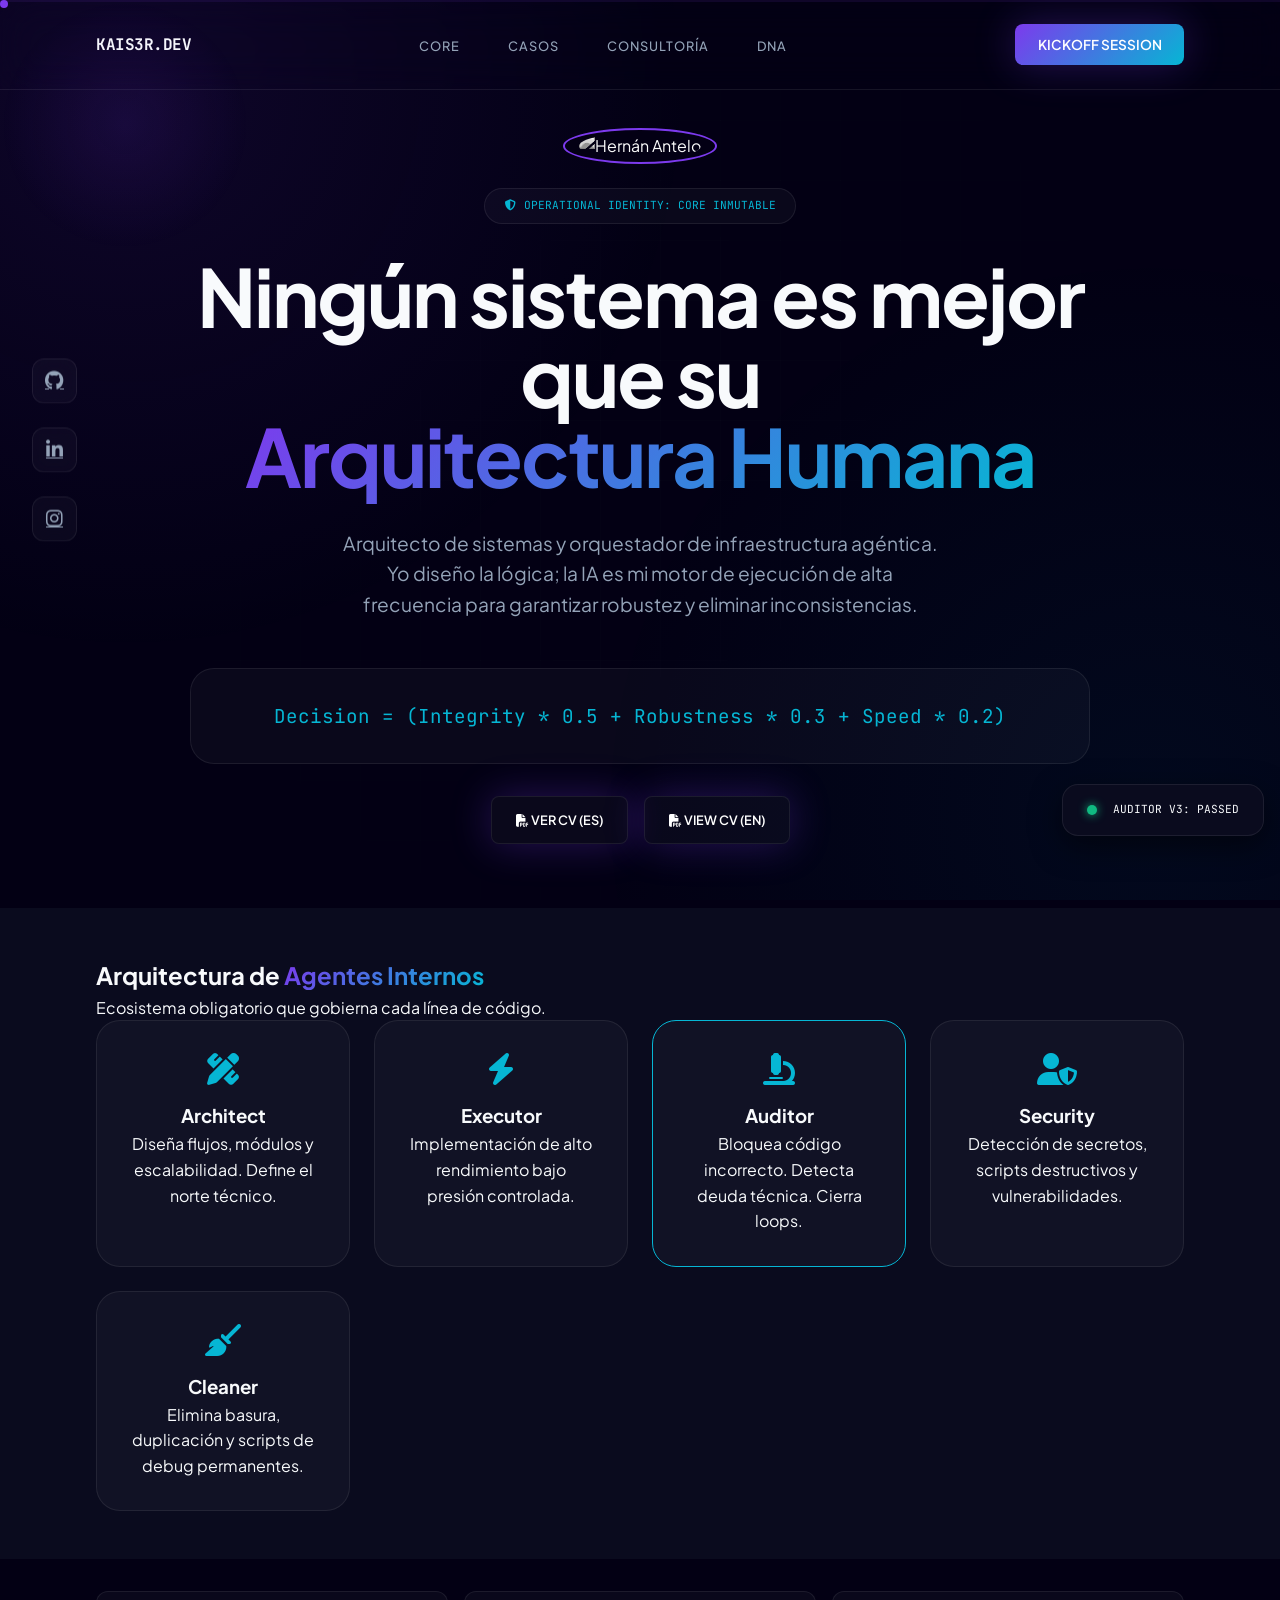
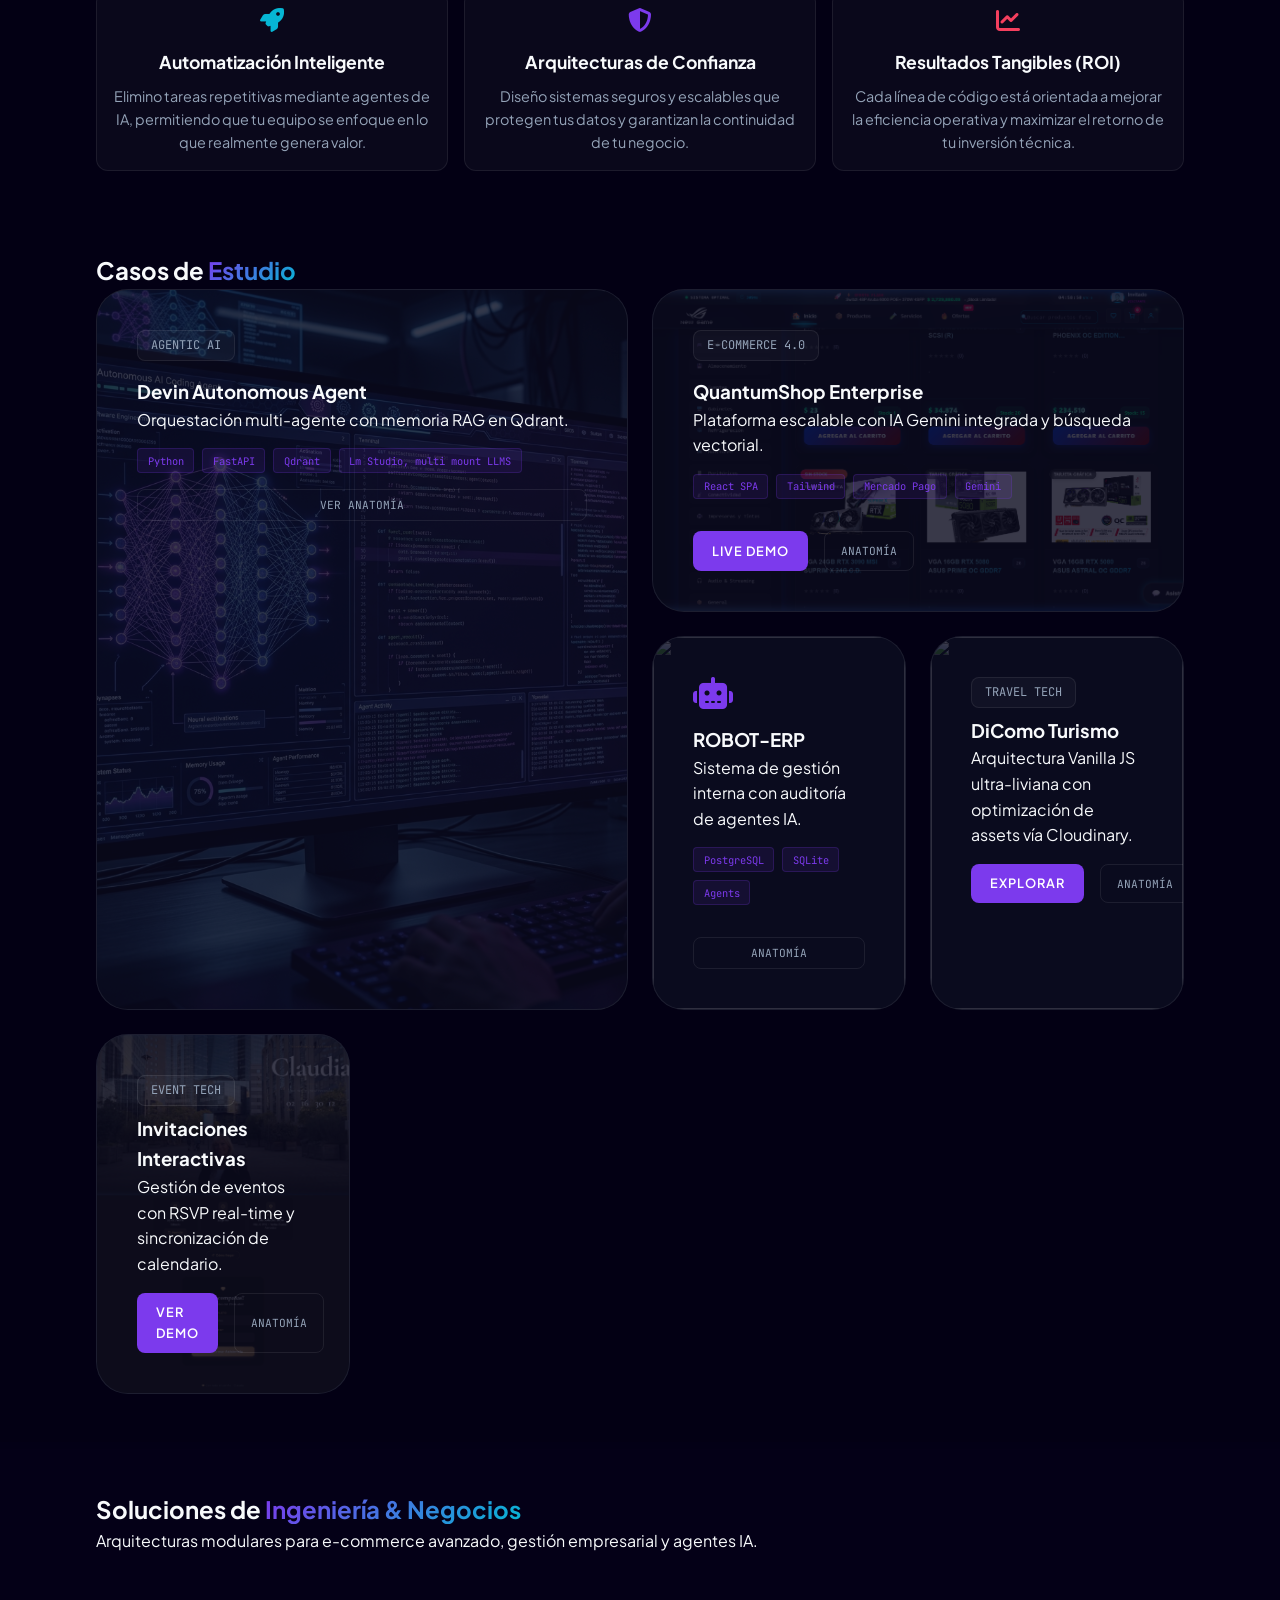
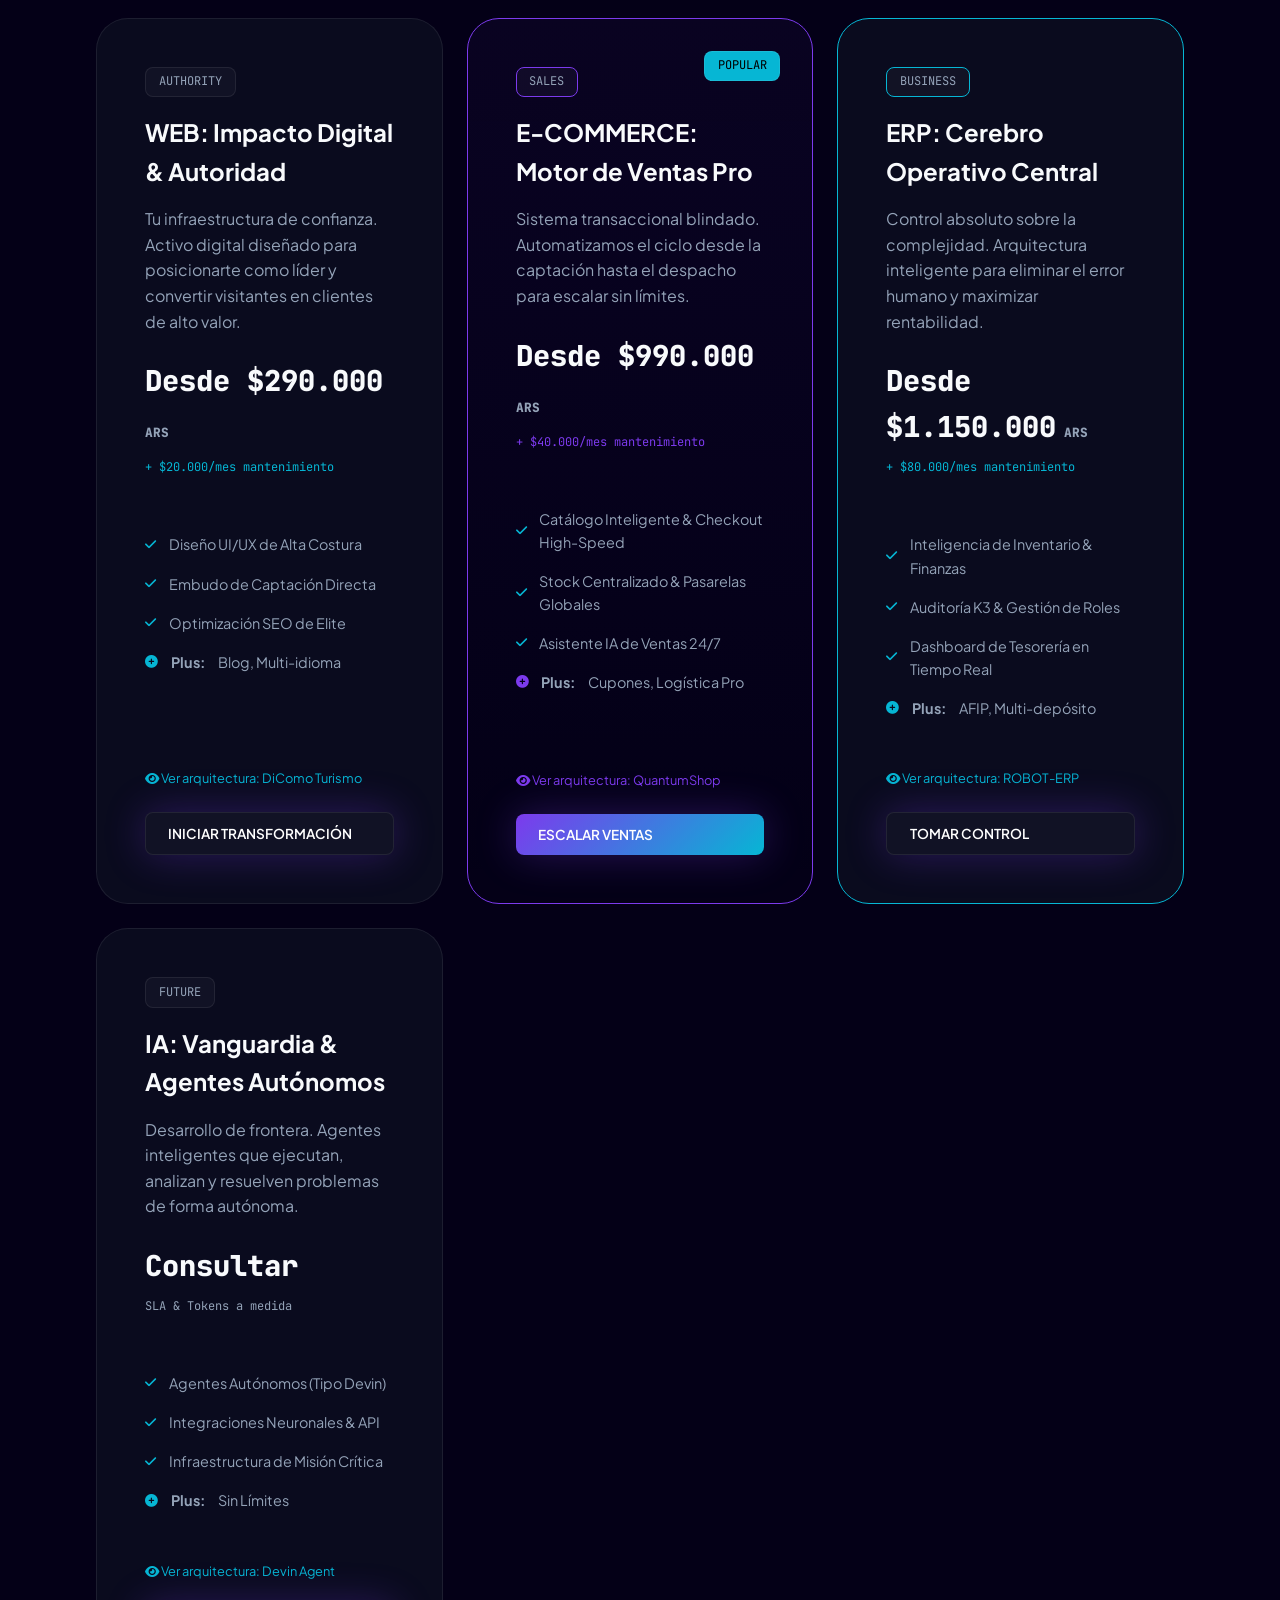
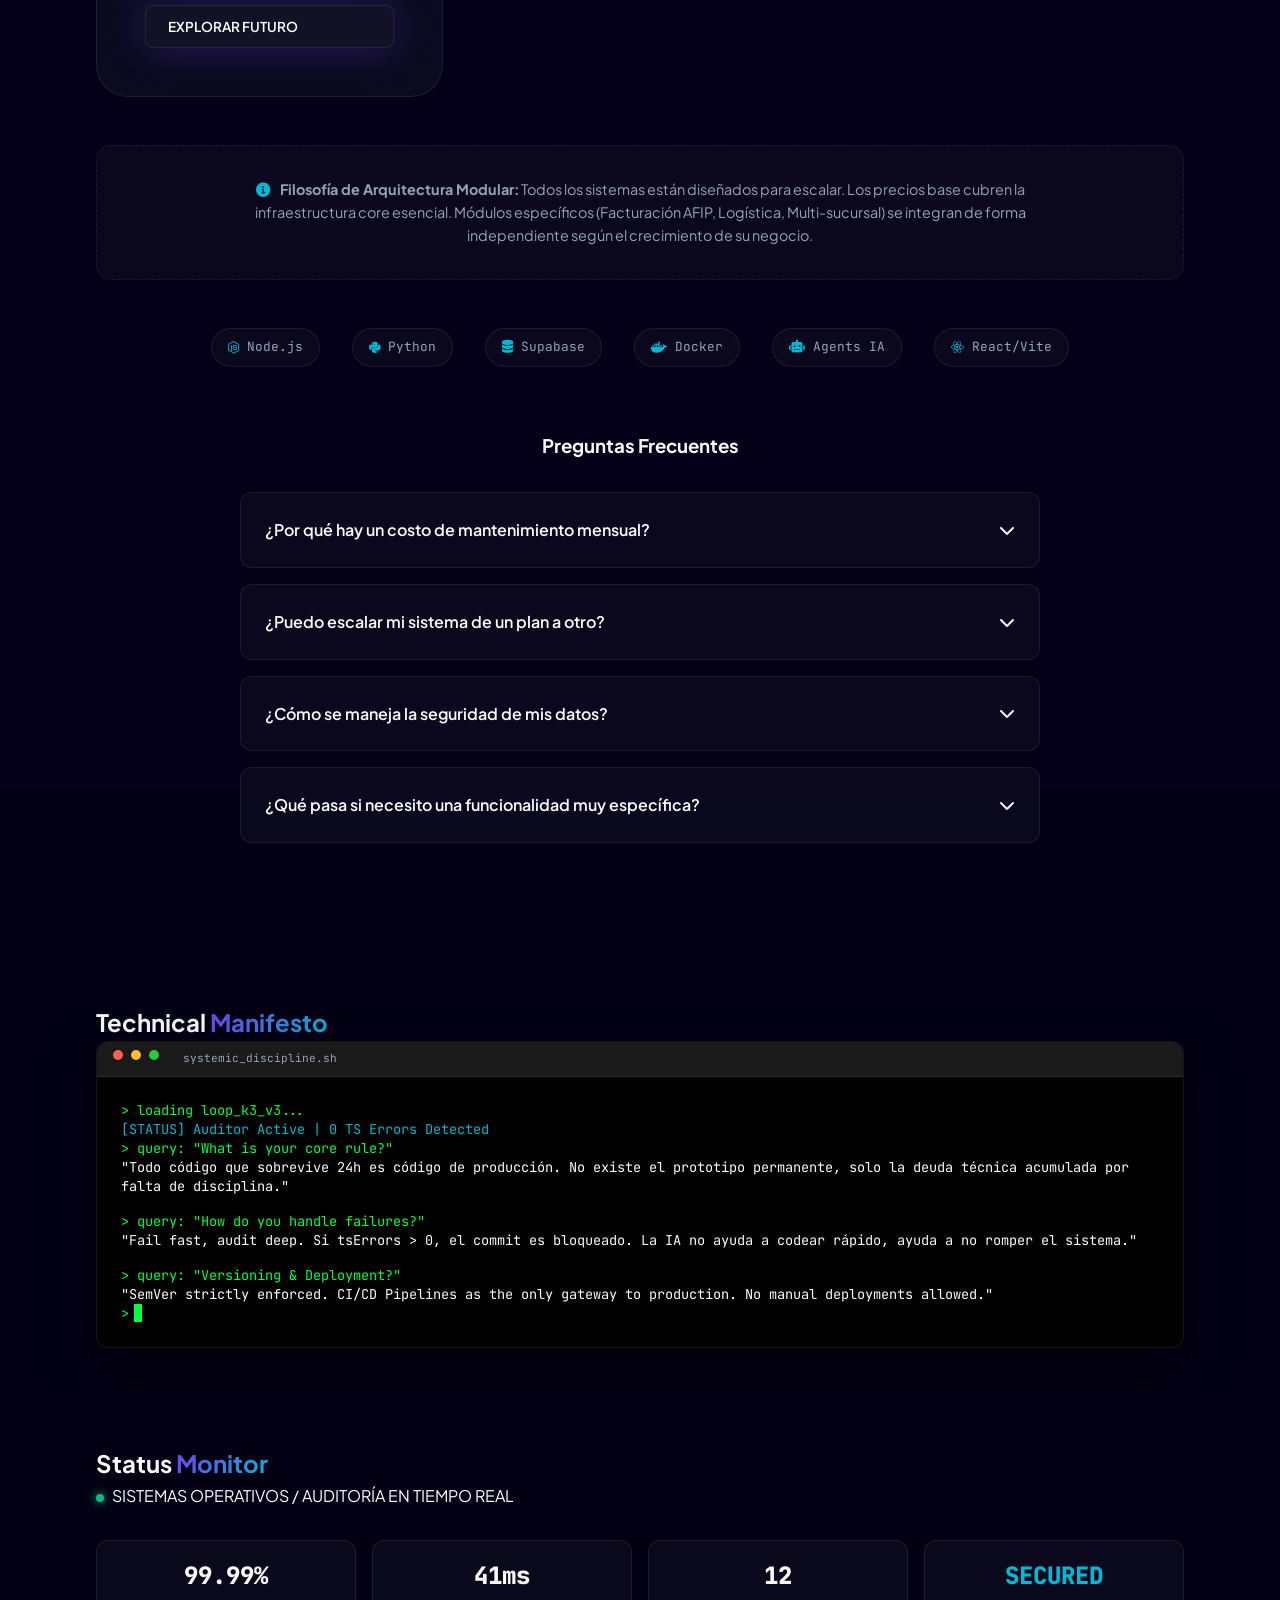
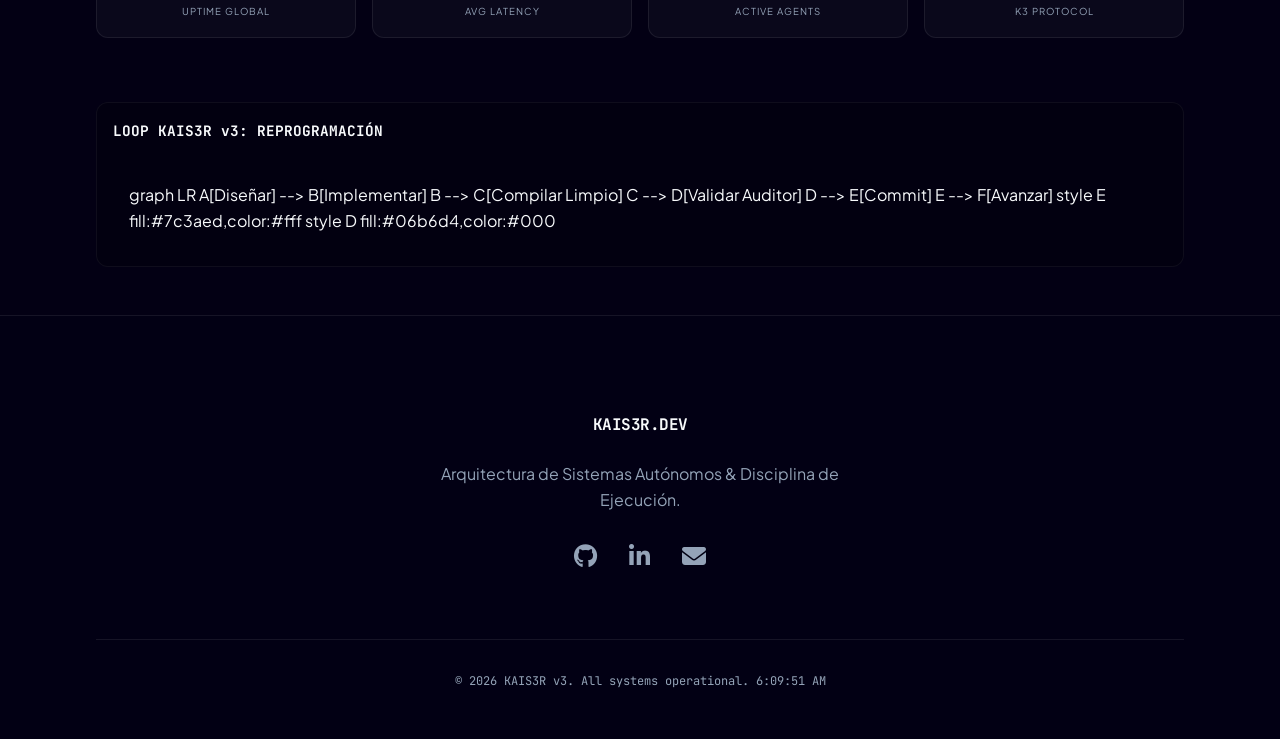
==== commit 1615fb29: "feat: add ROBOT-ERP project assets and integrate dashboard images into index page" ====
--- a/index.html
+++ b/index.html
@@ -166,6 +166,7 @@
 
                 <!-- ROBOT-ERP -->
                 <div class="bento-item" data-aos="fade-up" data-aos-delay="200" onclick="openModal('modal-erp')">
+                    <img src="https://res.cloudinary.com/dnz3hsdso/image/upload/v1777080299/portfolio/projects/robot-erp-dashboard.jpg" class="bento-img">
                     <div class="bento-content">
                         <i class="fas fa-robot" style="font-size: 2rem; margin-bottom: 1rem; color: var(--primary);"></i>
                         <h3>ROBOT-ERP</h3>
@@ -545,6 +546,7 @@
                 <h2>Anatomía: ROBOT-ERP</h2>
                 <span onclick="closeModal('modal-erp')" style="cursor: pointer; font-size: 2rem;">&times;</span>
             </div>
+            <img src="https://res.cloudinary.com/dnz3hsdso/image/upload/v1777080299/portfolio/projects/robot-erp-dashboard.jpg" alt="ROBOT-ERP Dashboard" style="width: 100%; border-radius: 15px; margin-bottom: 2rem; border: 1px solid var(--border);">
             <div class="case-study-grid">
                 <div>
                     <h3>🏛️ Núcleo & Frontend (Electron v37)</h3>
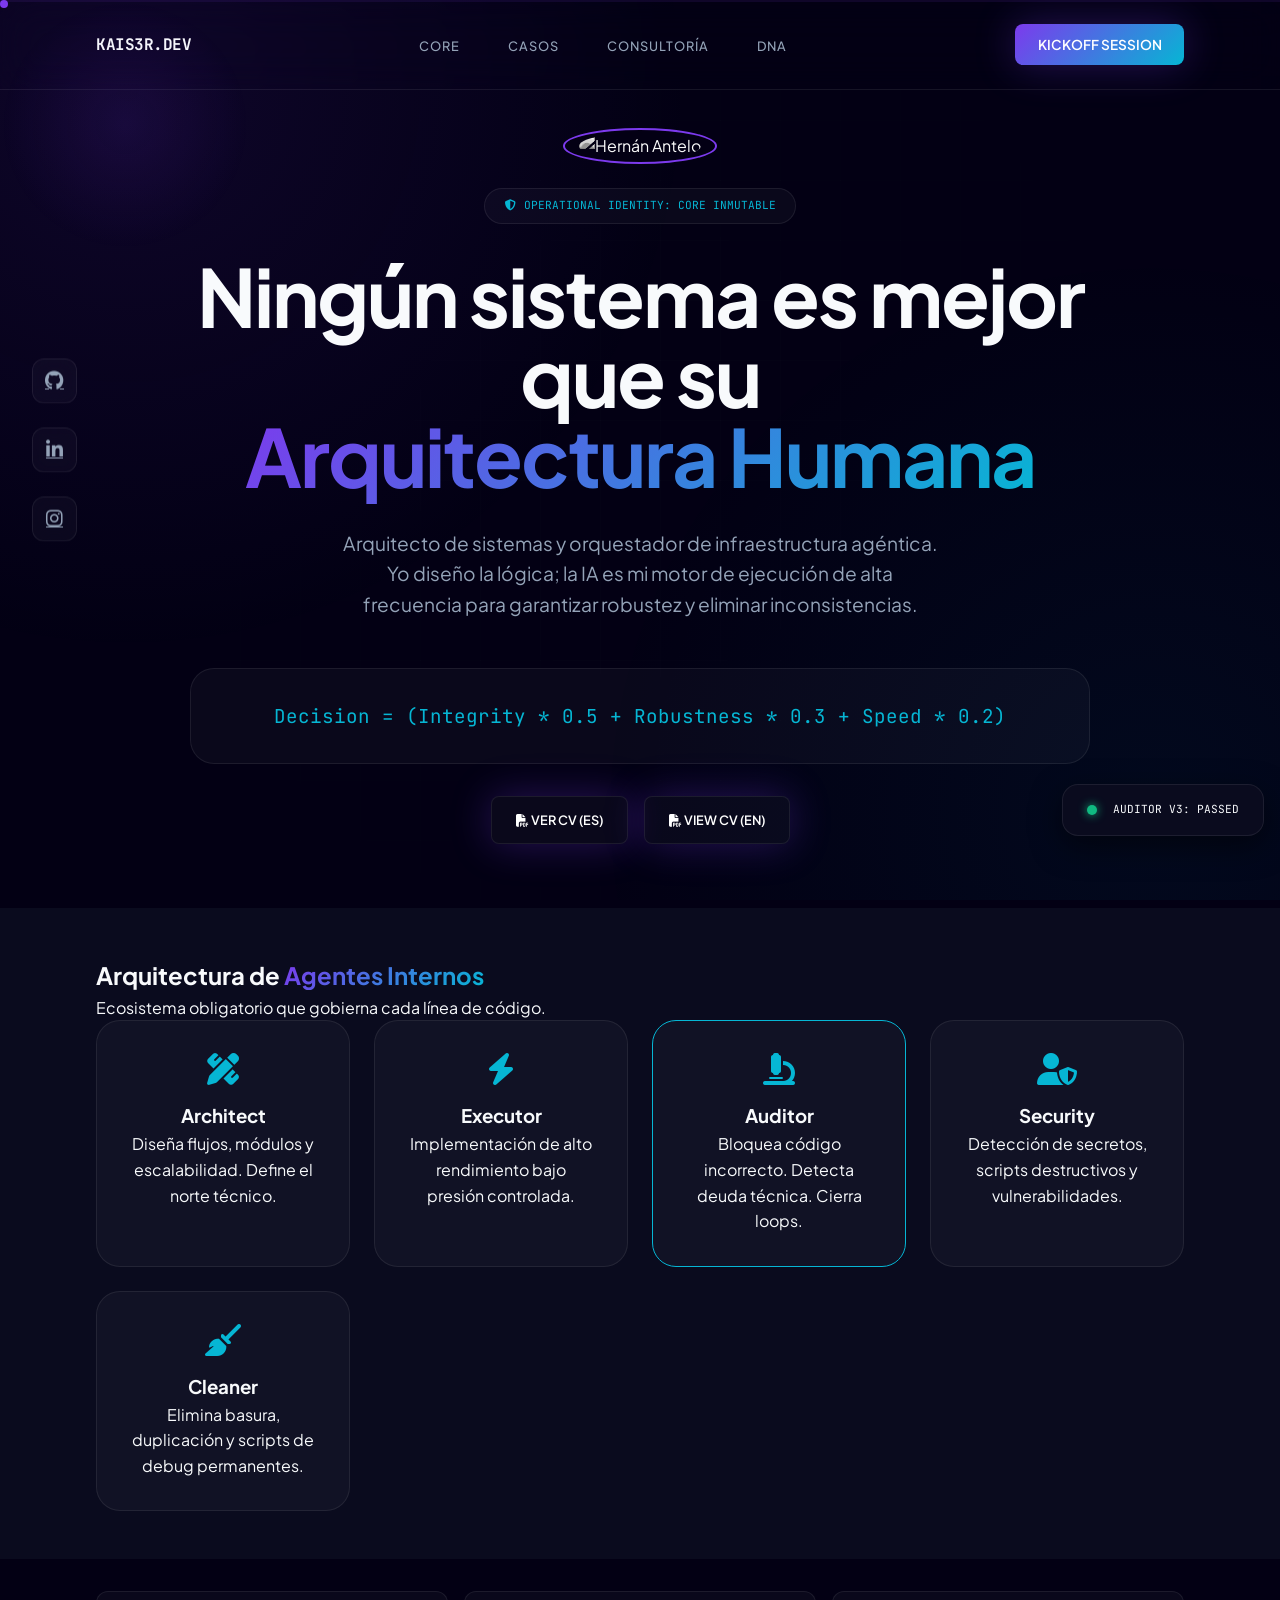
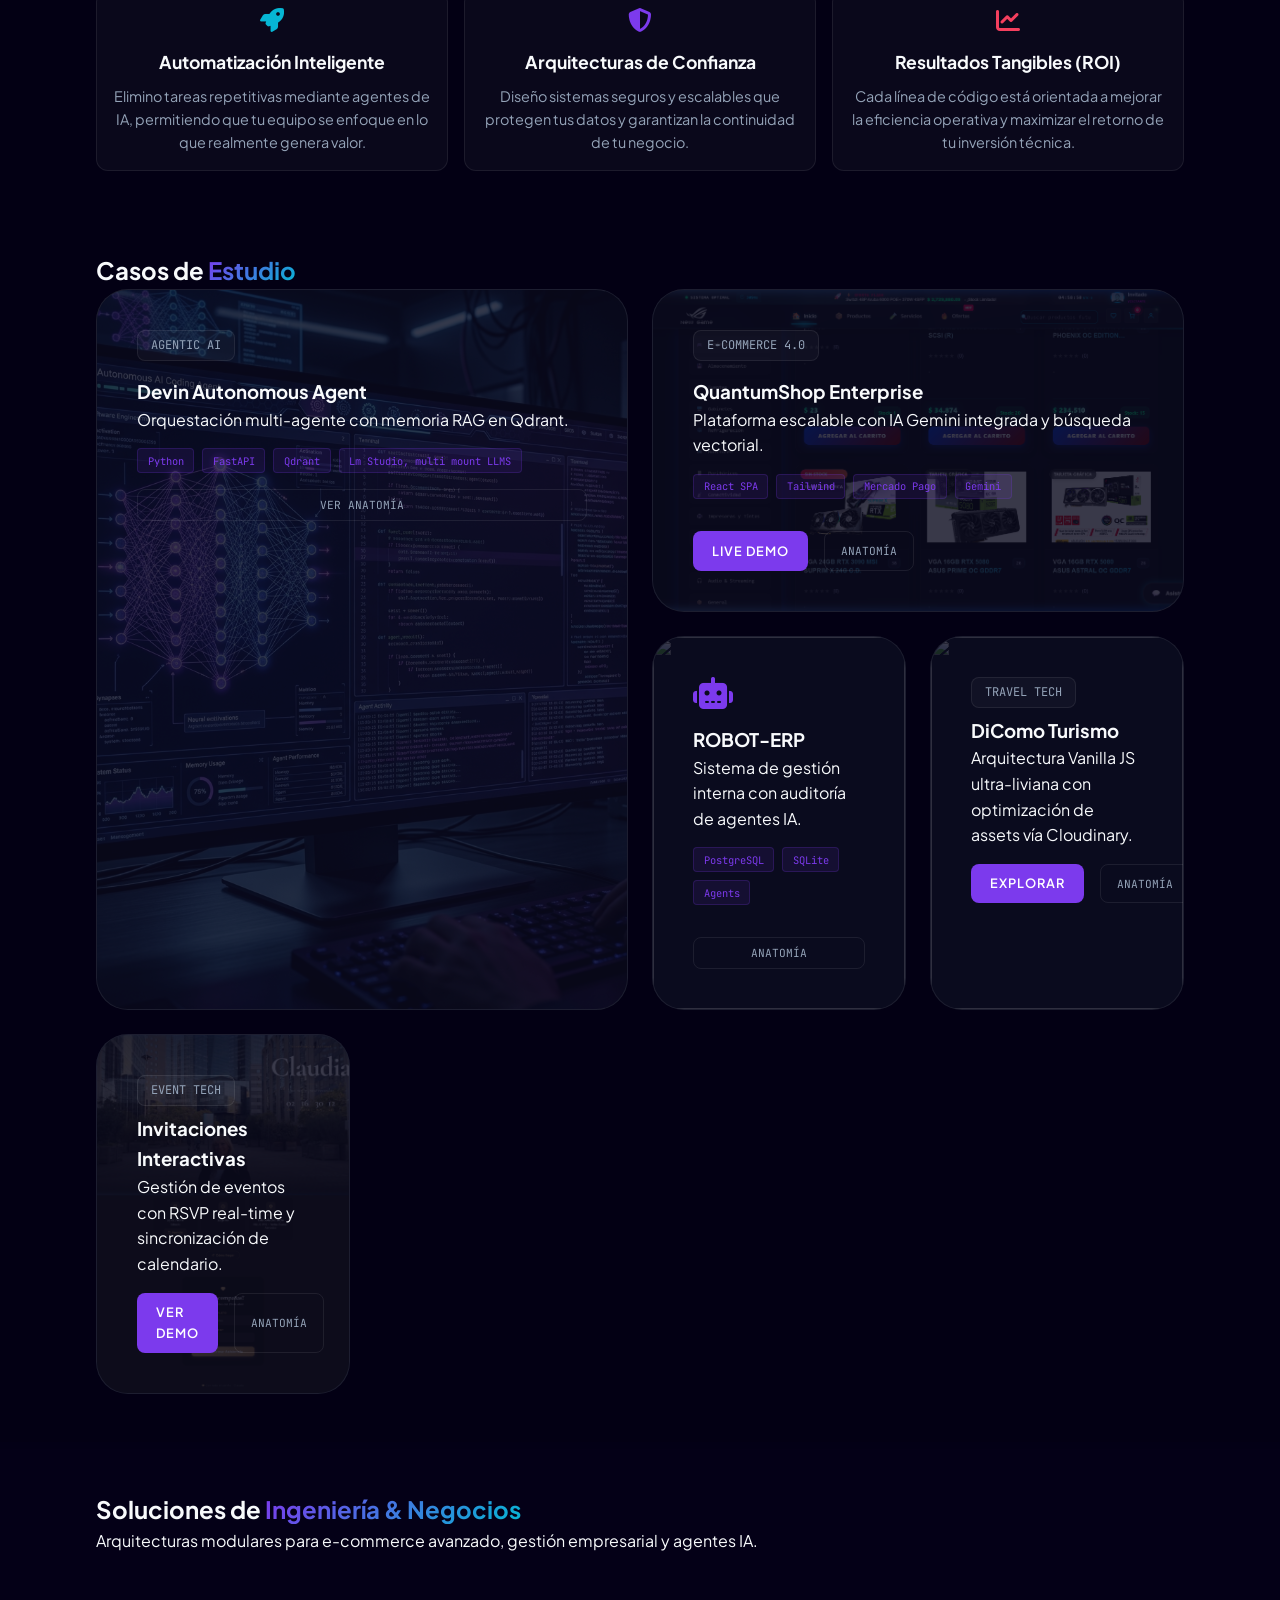
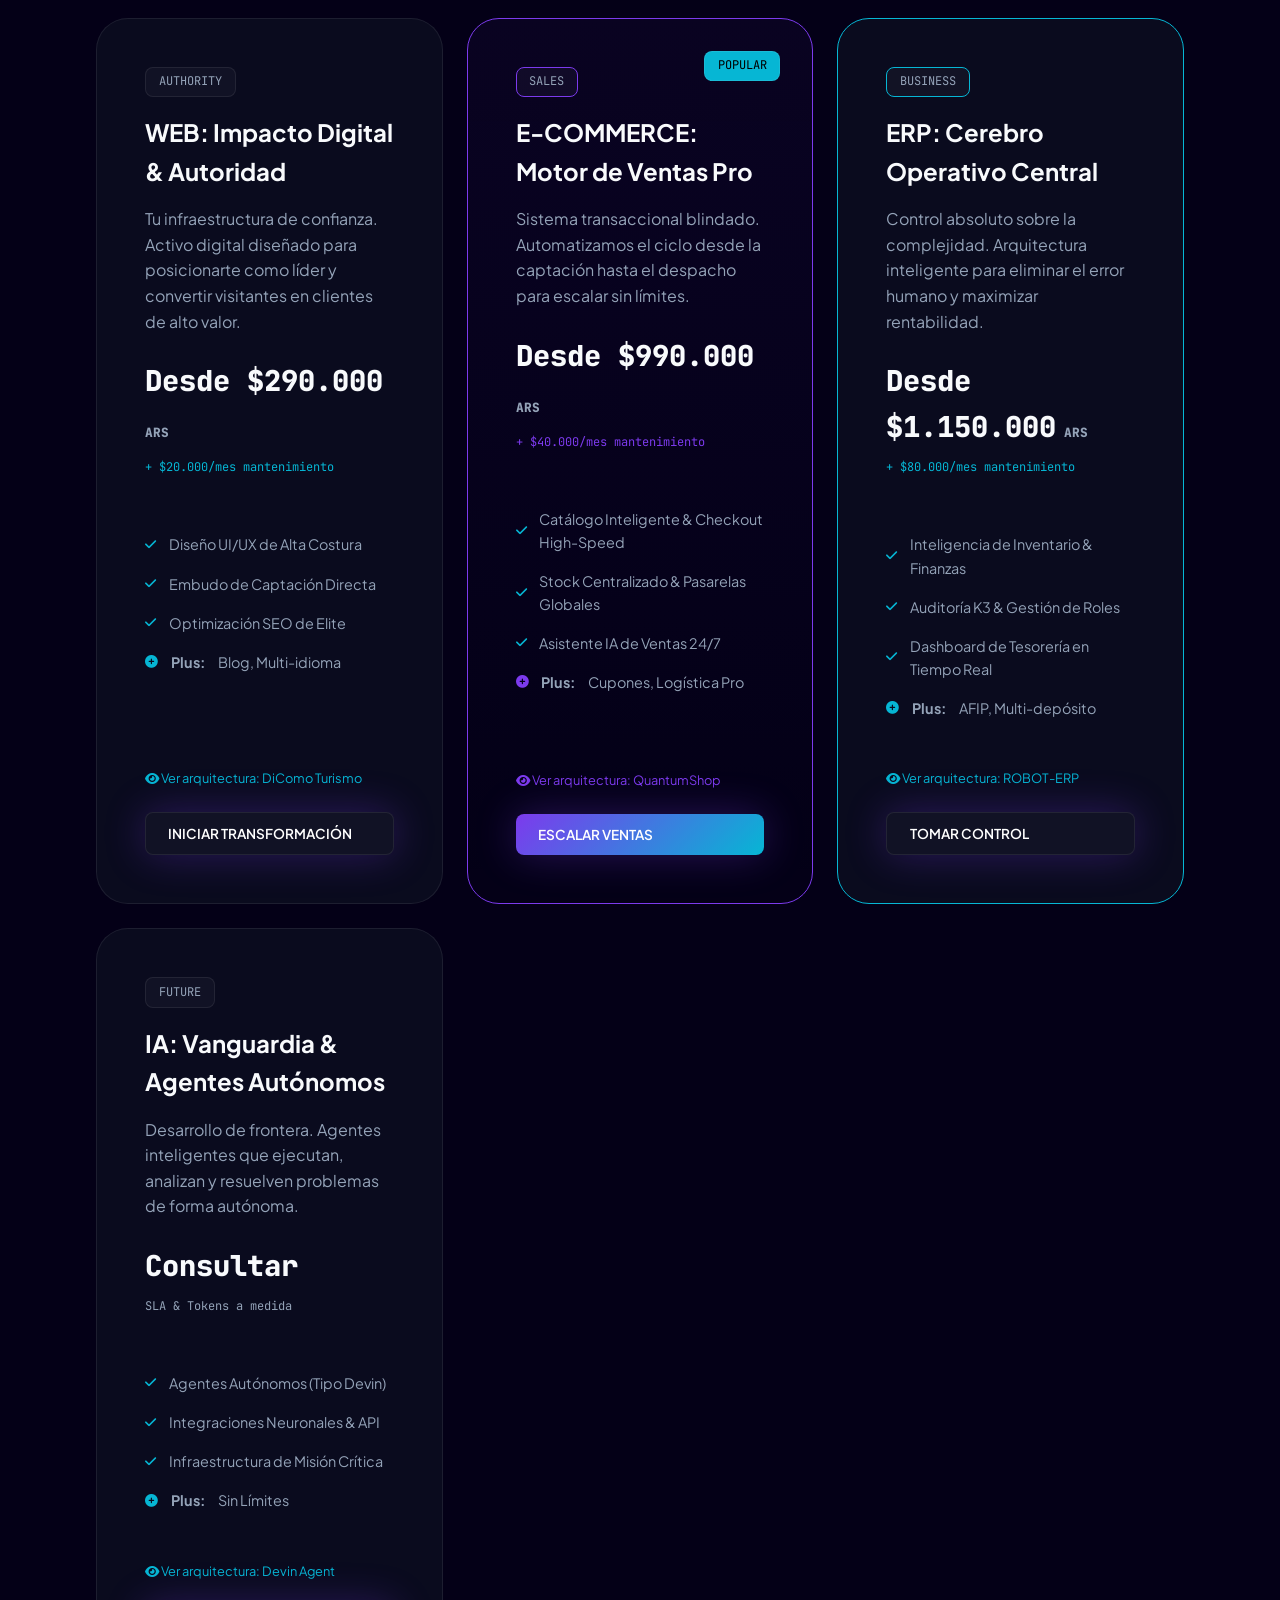
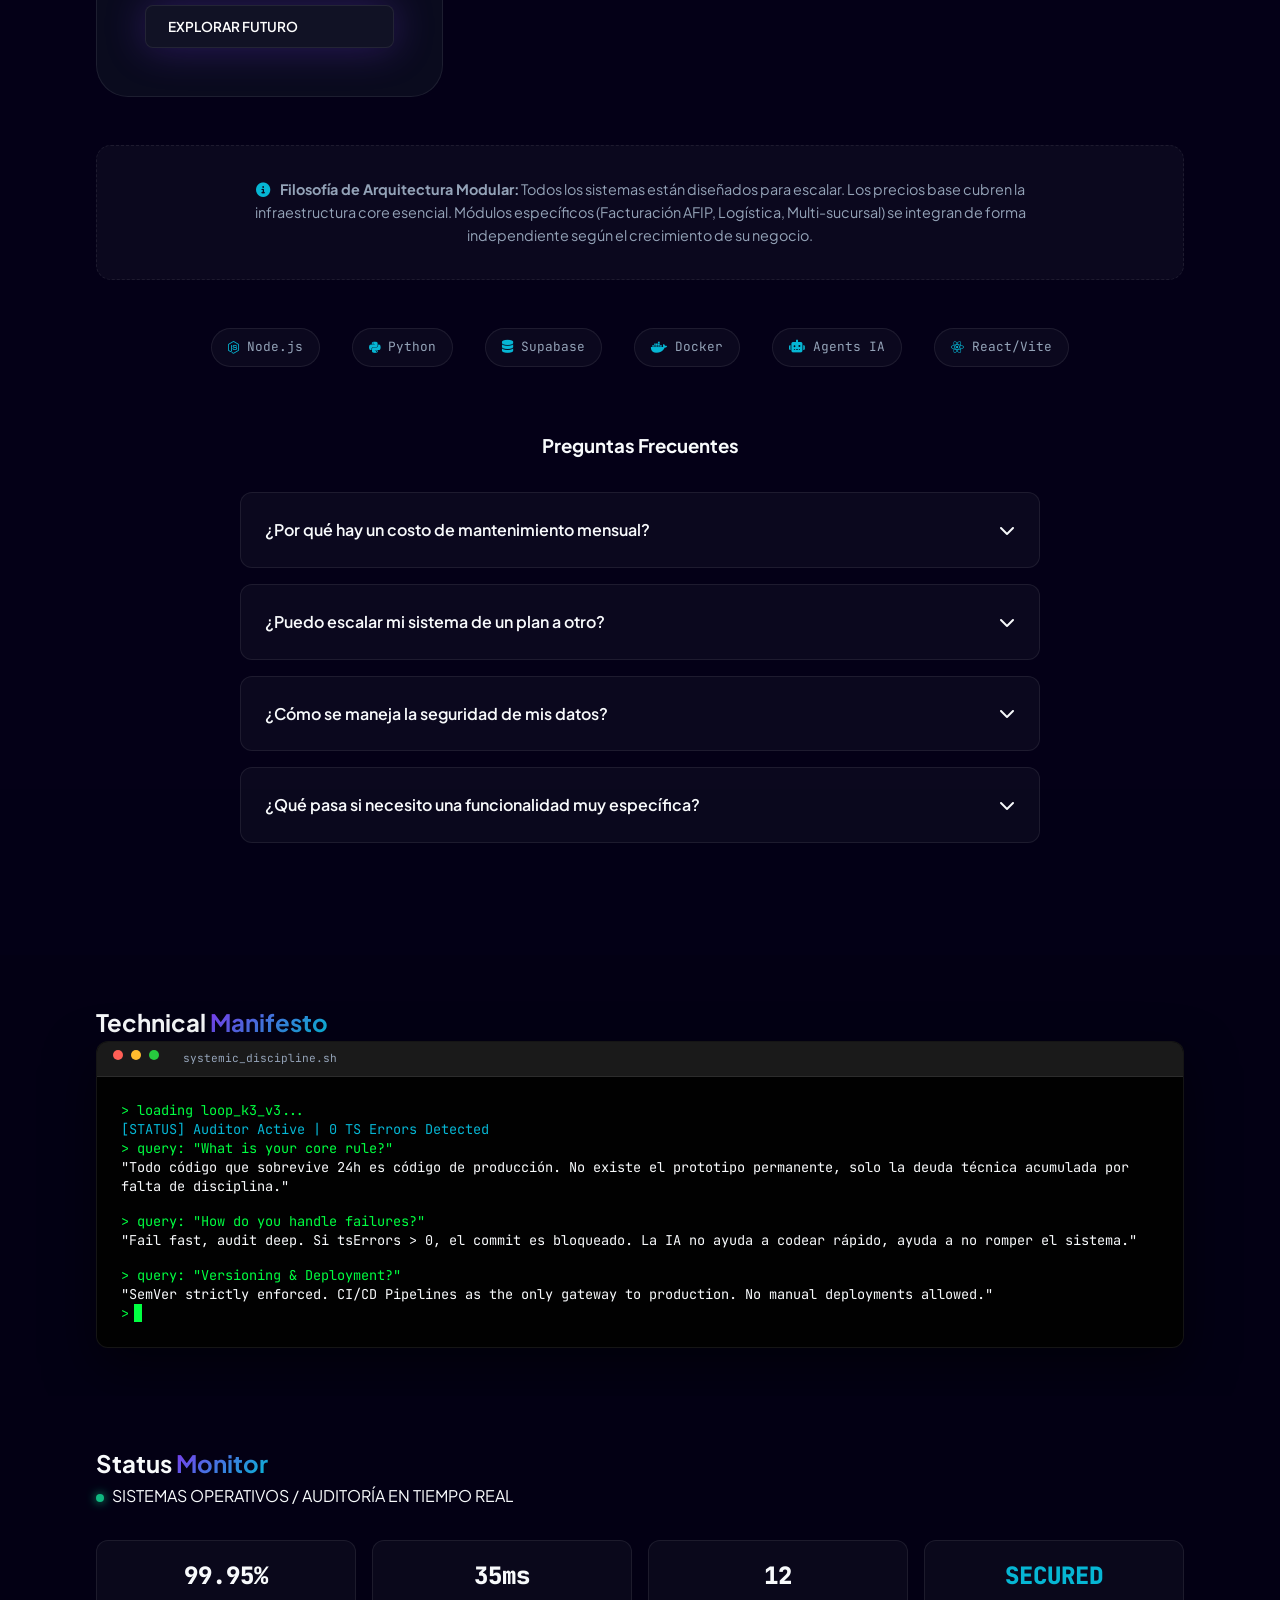
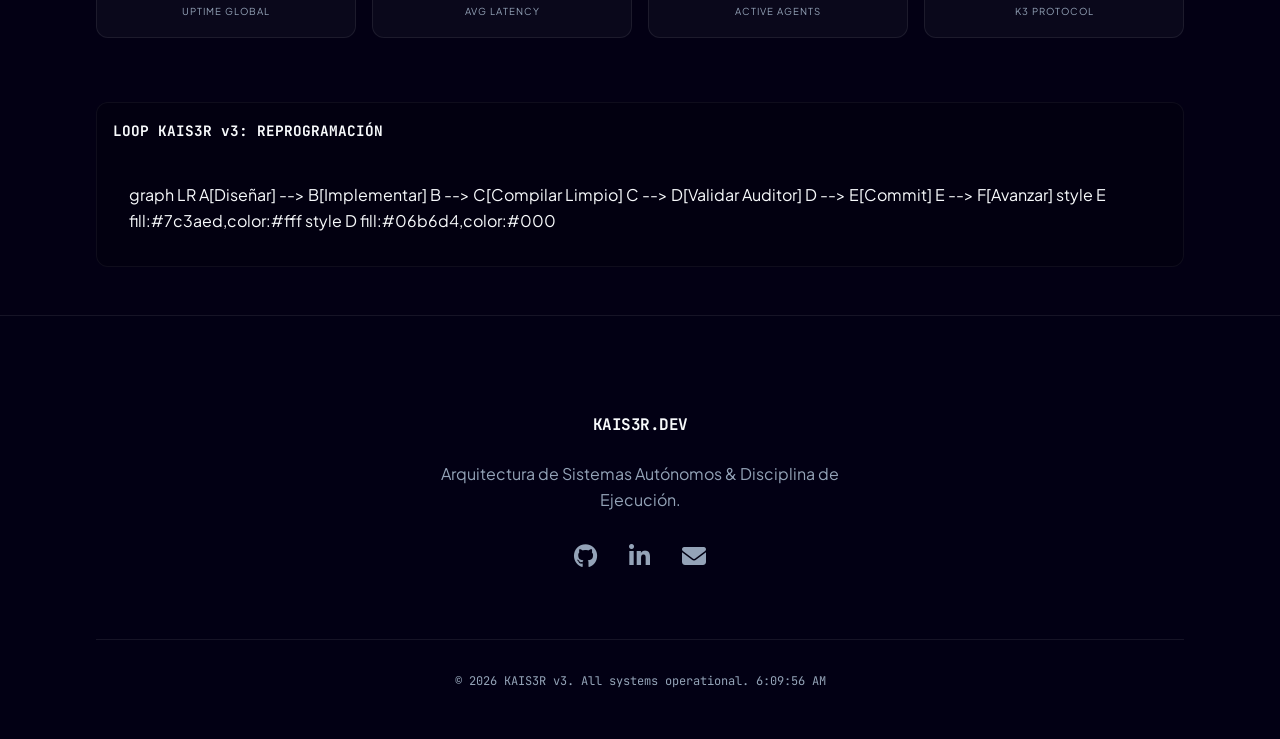
==== commit 03a65eb2: "feat: add new branding assets and update ERP project imagery to local files" ====
--- a/index.html
+++ b/index.html
@@ -166,7 +166,7 @@
 
                 <!-- ROBOT-ERP -->
                 <div class="bento-item" data-aos="fade-up" data-aos-delay="200" onclick="openModal('modal-erp')">
-                    <img src="https://res.cloudinary.com/dnz3hsdso/image/upload/v1777080299/portfolio/projects/robot-erp-dashboard.jpg" class="bento-img">
+                    <img src="assets/ERP.png" class="bento-img">
                     <div class="bento-content">
                         <i class="fas fa-robot" style="font-size: 2rem; margin-bottom: 1rem; color: var(--primary);"></i>
                         <h3>ROBOT-ERP</h3>
@@ -546,7 +546,7 @@
                 <h2>Anatomía: ROBOT-ERP</h2>
                 <span onclick="closeModal('modal-erp')" style="cursor: pointer; font-size: 2rem;">&times;</span>
             </div>
-            <img src="https://res.cloudinary.com/dnz3hsdso/image/upload/v1777080299/portfolio/projects/robot-erp-dashboard.jpg" alt="ROBOT-ERP Dashboard" style="width: 100%; border-radius: 15px; margin-bottom: 2rem; border: 1px solid var(--border);">
+            <img src="assets/ERP.png" alt="ROBOT-ERP Dashboard" style="width: 100%; border-radius: 15px; margin-bottom: 2rem; border: 1px solid var(--border);">
             <div class="case-study-grid">
                 <div>
                     <h3>🏛️ Núcleo & Frontend (Electron v37)</h3>
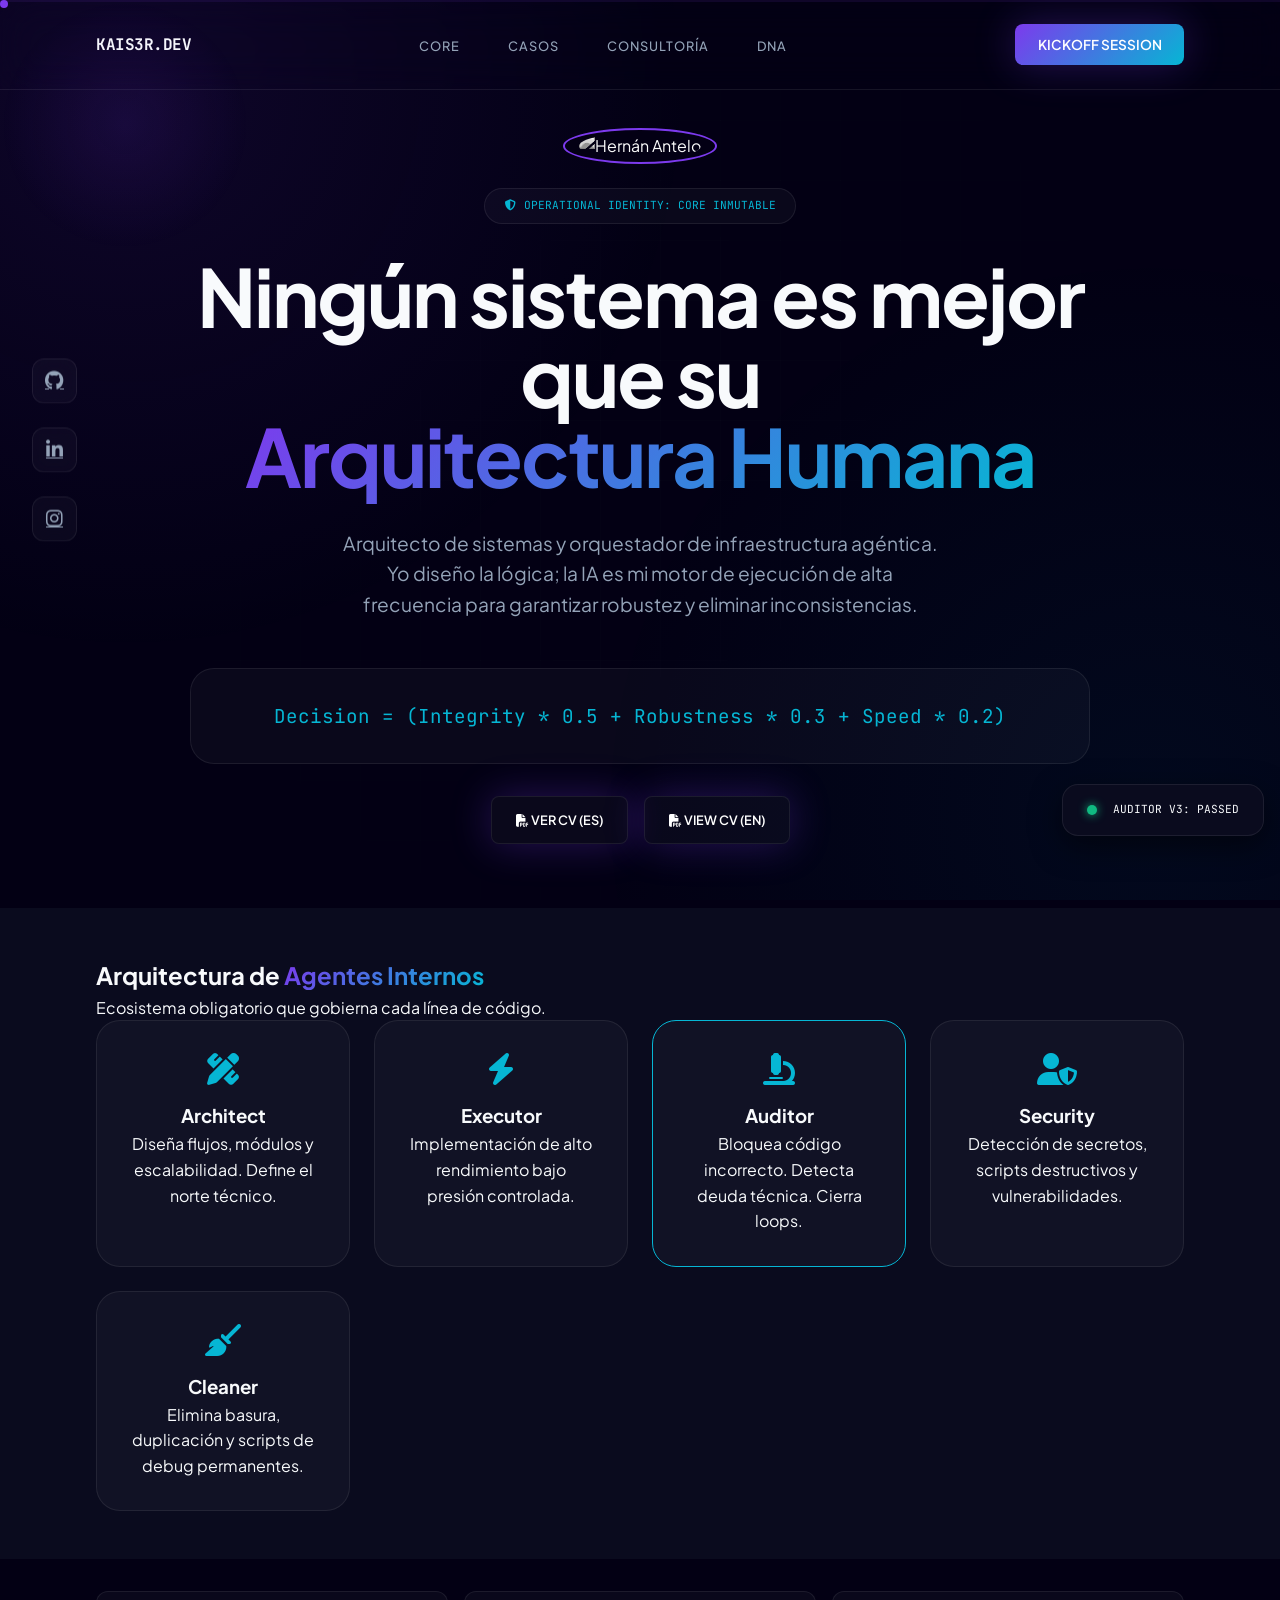
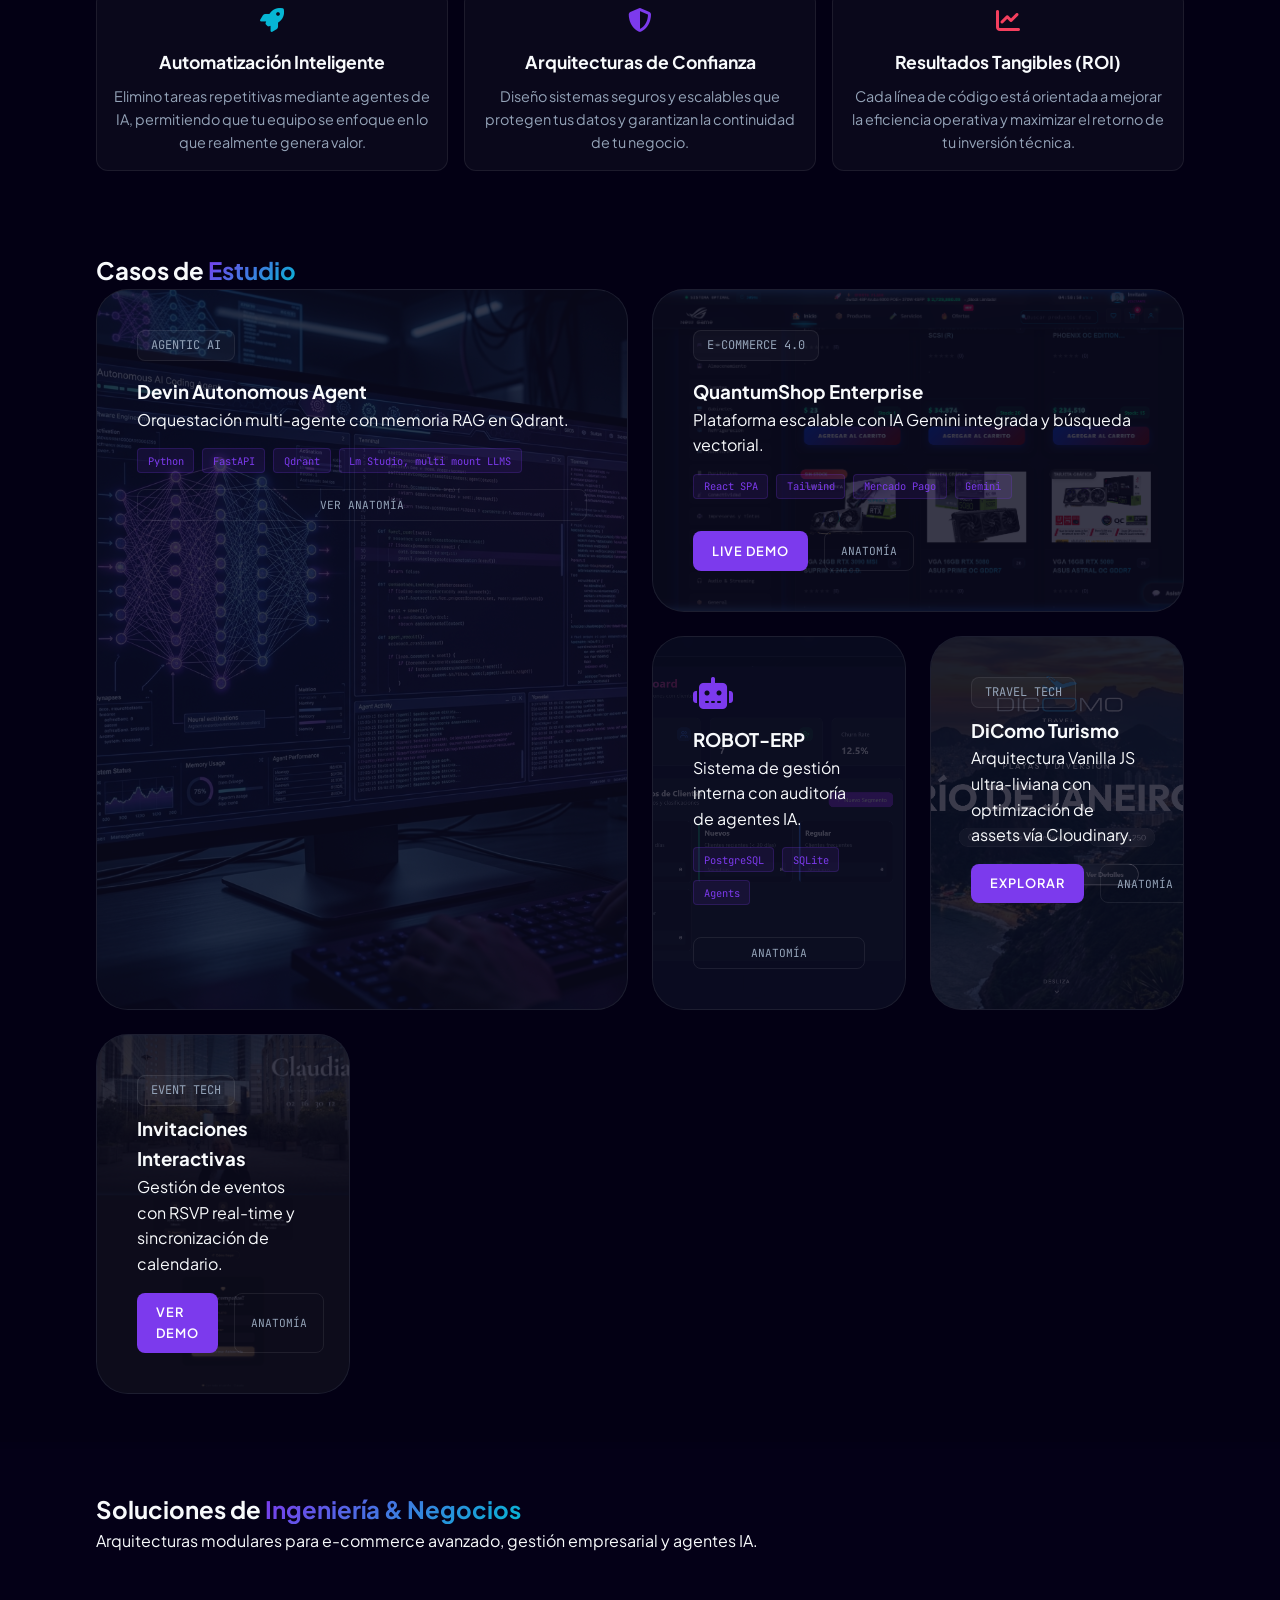
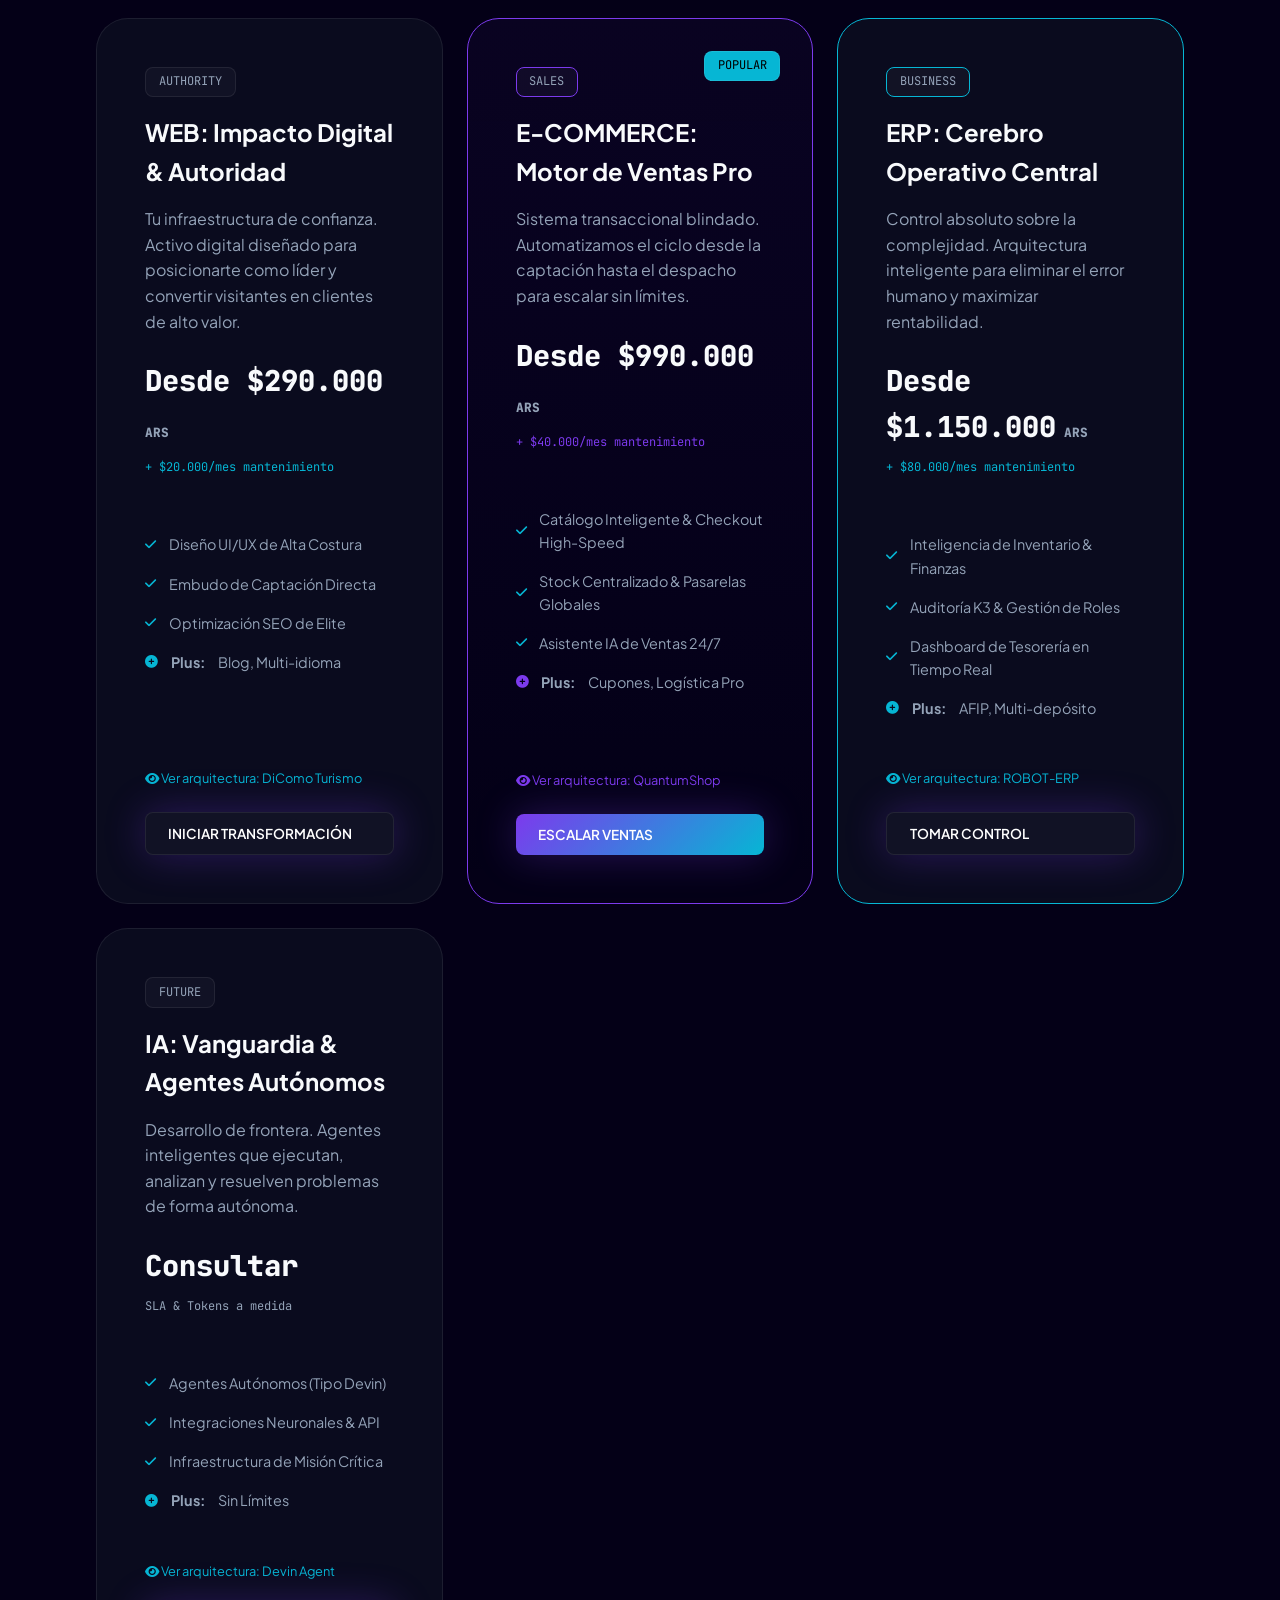
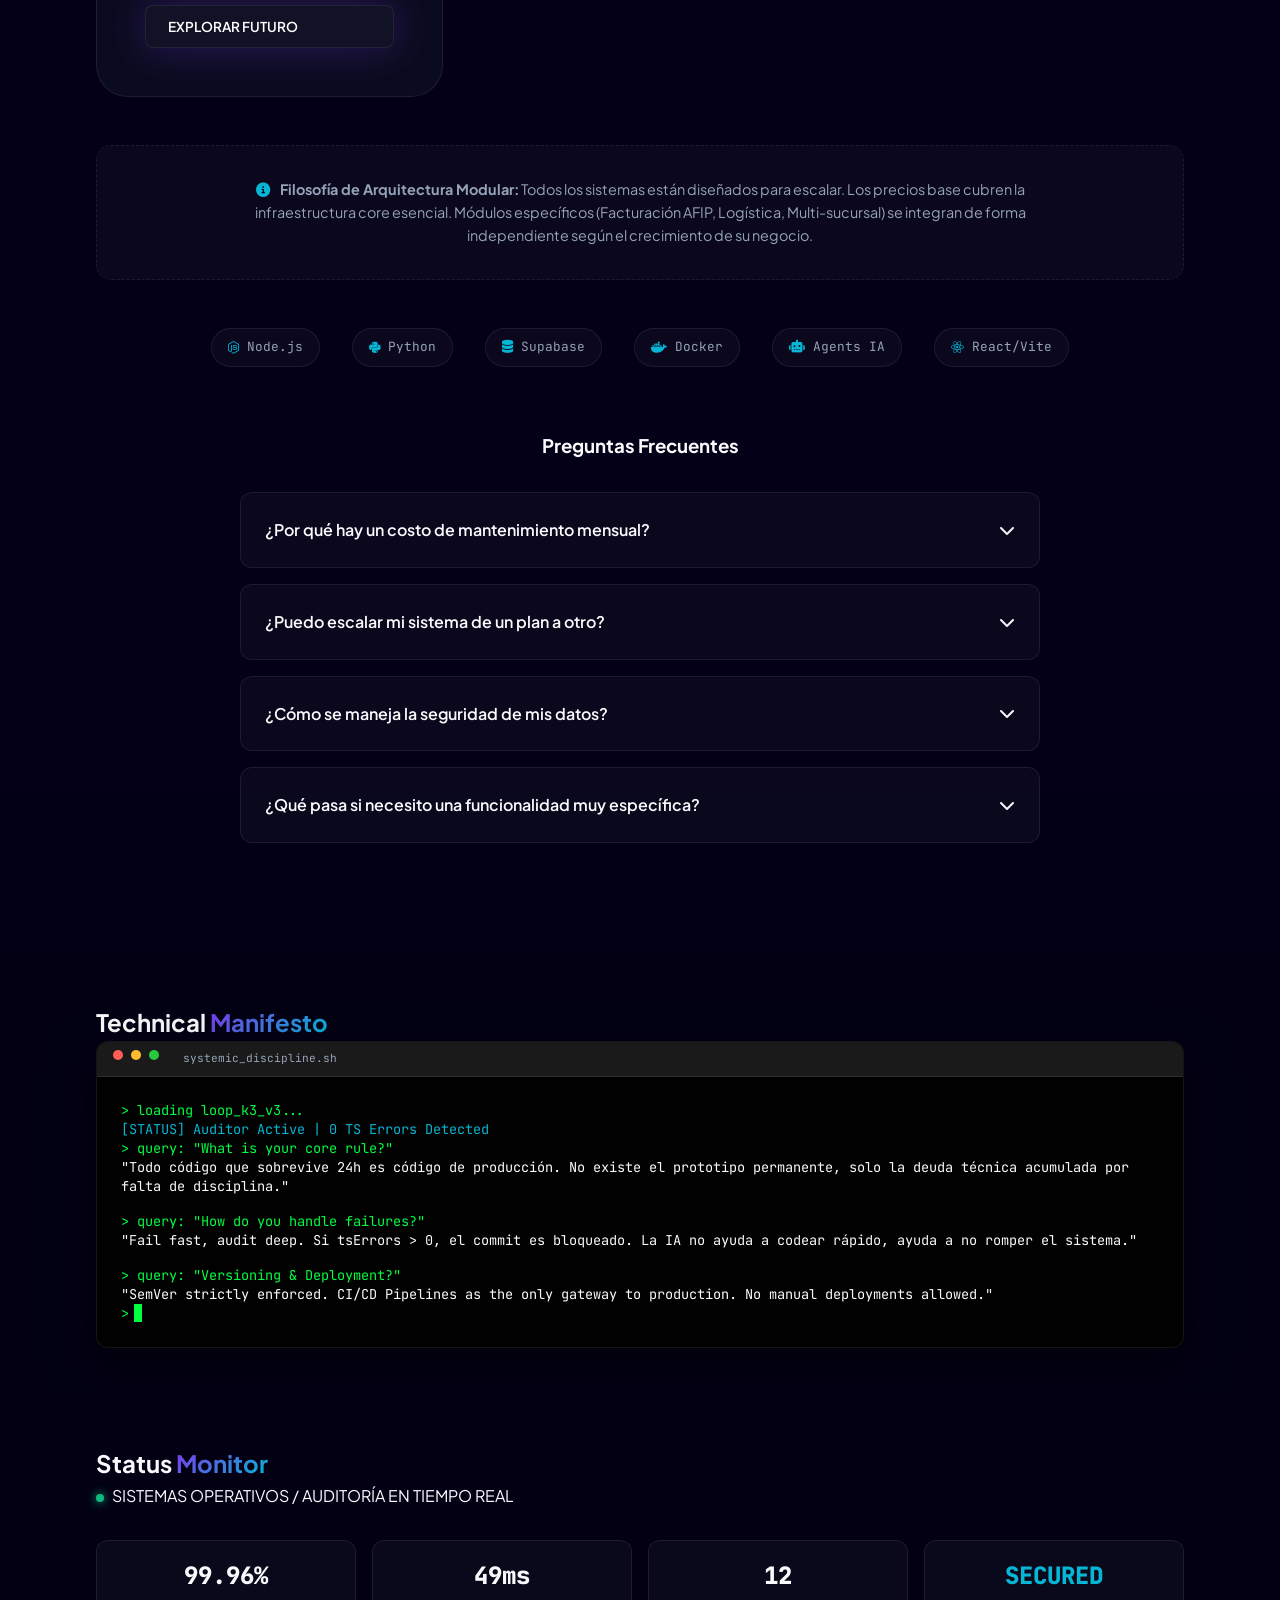
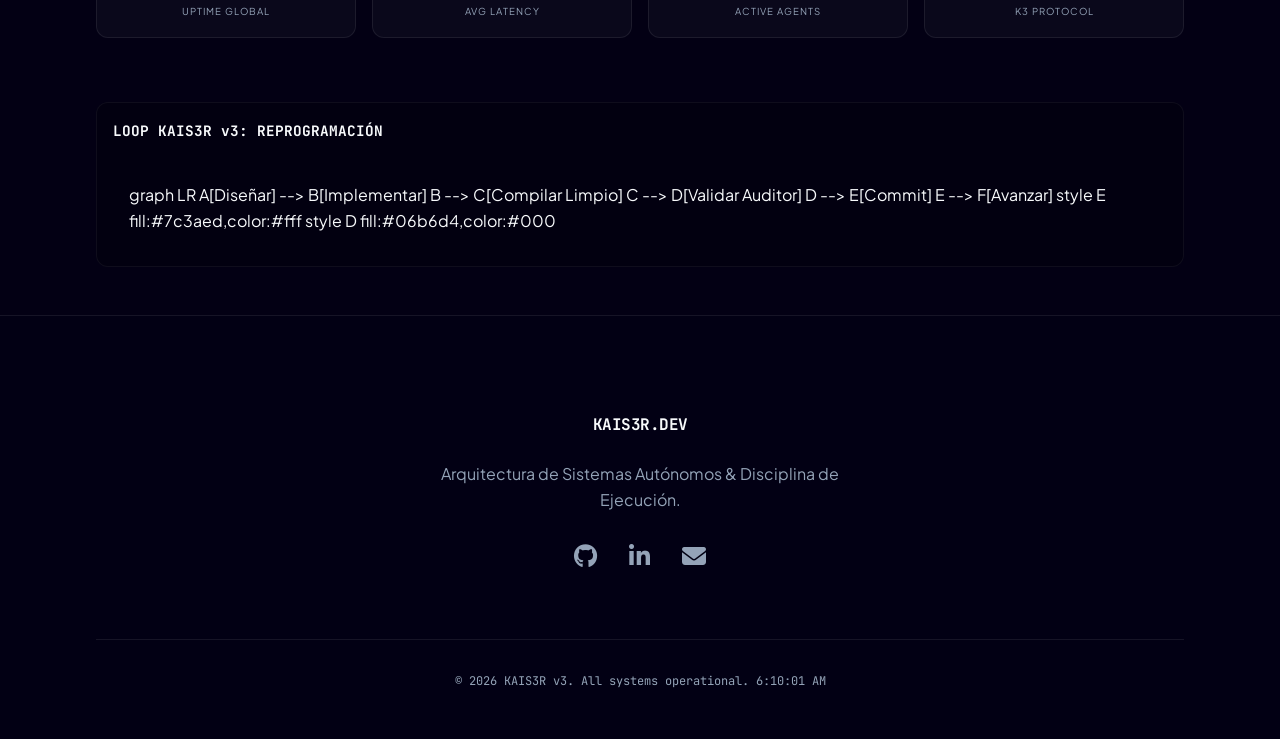
==== commit f9119b73: "feat: add project thumbnails and update asset paths in case study modals" ====
--- a/index.html
+++ b/index.html
@@ -180,7 +180,7 @@
 
                 <!-- DiComo Turismo -->
                 <div class="bento-item" data-aos="fade-up" data-aos-delay="300" onclick="openModal('modal-dicomo')">
-                    <img src="https://res.cloudinary.com/dnz3hsdso/image/upload/v1776638781/dicomo_turismo/varadero_cuba.jpg" class="bento-img">
+                    <img src="assets/DICOMO.png" class="bento-img">
                     <div class="bento-content">
                         <div class="tag" style="width: fit-content; margin-bottom: 0.5rem;">TRAVEL TECH</div>
                         <h3>DiComo Turismo</h3>
@@ -463,6 +463,7 @@
                 <h2>Anatomía: ROBOT-ERP (AI Auditor)</h2>
                 <span onclick="closeModal('modal-audit')" style="cursor: pointer; font-size: 2rem;">&times;</span>
             </div>
+            <img src="assets/ERP.png" alt="ROBOT-ERP Dashboard" style="width: 100%; border-radius: 15px; margin-bottom: 2rem; border: 1px solid var(--border);">
             <div class="case-study-grid" style="display: grid; grid-template-columns: 1fr 1fr; gap: 2rem;">
                 <div>
                     <h3>Inteligencia Operativa</h3>
@@ -499,6 +500,7 @@
                 <h2>Anatomía: Devin Autonomous Agent</h2>
                 <span onclick="closeModal('modal-devin')" style="cursor: pointer; font-size: 2rem;">&times;</span>
             </div>
+            <img src="assets/devin.png" alt="Devin Autonomous Agent" style="width: 100%; border-radius: 15px; margin-bottom: 2rem; border: 1px solid var(--border);">
             <div class="case-study-grid" style="display: grid; grid-template-columns: 1fr 1fr; gap: 2rem;">
                 <div>
                     <h3>🤖 Backend & IA (Python)</h3>
@@ -594,6 +596,7 @@
                 <h2>Anatomía: E-Commerce 4.0 (QuantumShop)</h2>
                 <span onclick="closeModal('modal-quantum')" style="cursor: pointer; font-size: 2rem;">&times;</span>
             </div>
+            <img src="assets/ecommerce_real.png" alt="QuantumShop Enterprise" style="width: 100%; border-radius: 15px; margin-bottom: 2rem; border: 1px solid var(--border);">
             <div class="case-study-grid">
                 <div>
                     <h3>🔙 Backend: Motor Inteligente (NestJS)</h3>
@@ -641,6 +644,7 @@
                 <h2>Anatomía: DiComo Turismo</h2>
                 <span onclick="closeModal('modal-dicomo')" style="cursor: pointer; font-size: 2rem;">&times;</span>
             </div>
+            <img src="assets/DICOMO.png" alt="DiComo Turismo" style="width: 100%; border-radius: 15px; margin-bottom: 2rem; border: 1px solid var(--border);">
             <div class="case-study-grid" style="display: grid; grid-template-columns: 1fr 1fr; gap: 2rem;">
                 <div>
                     <h3>Ingeniería de Conversión</h3>
@@ -669,6 +673,7 @@
                 <h2>Anatomía: Invitación Interactiva Premium</h2>
                 <span onclick="closeModal('modal-claudia')" style="cursor: pointer; font-size: 2rem;">&times;</span>
             </div>
+            <img src="assets/cumple_claudia.png" alt="Invitación Interactiva" style="width: 100%; border-radius: 15px; margin-bottom: 2rem; border: 1px solid var(--border);">
             <div class="case-study-grid" style="display: grid; grid-template-columns: 1fr 1fr; gap: 2rem;">
                 <div>
                     <h3>Experiencia de Invitado</h3>
